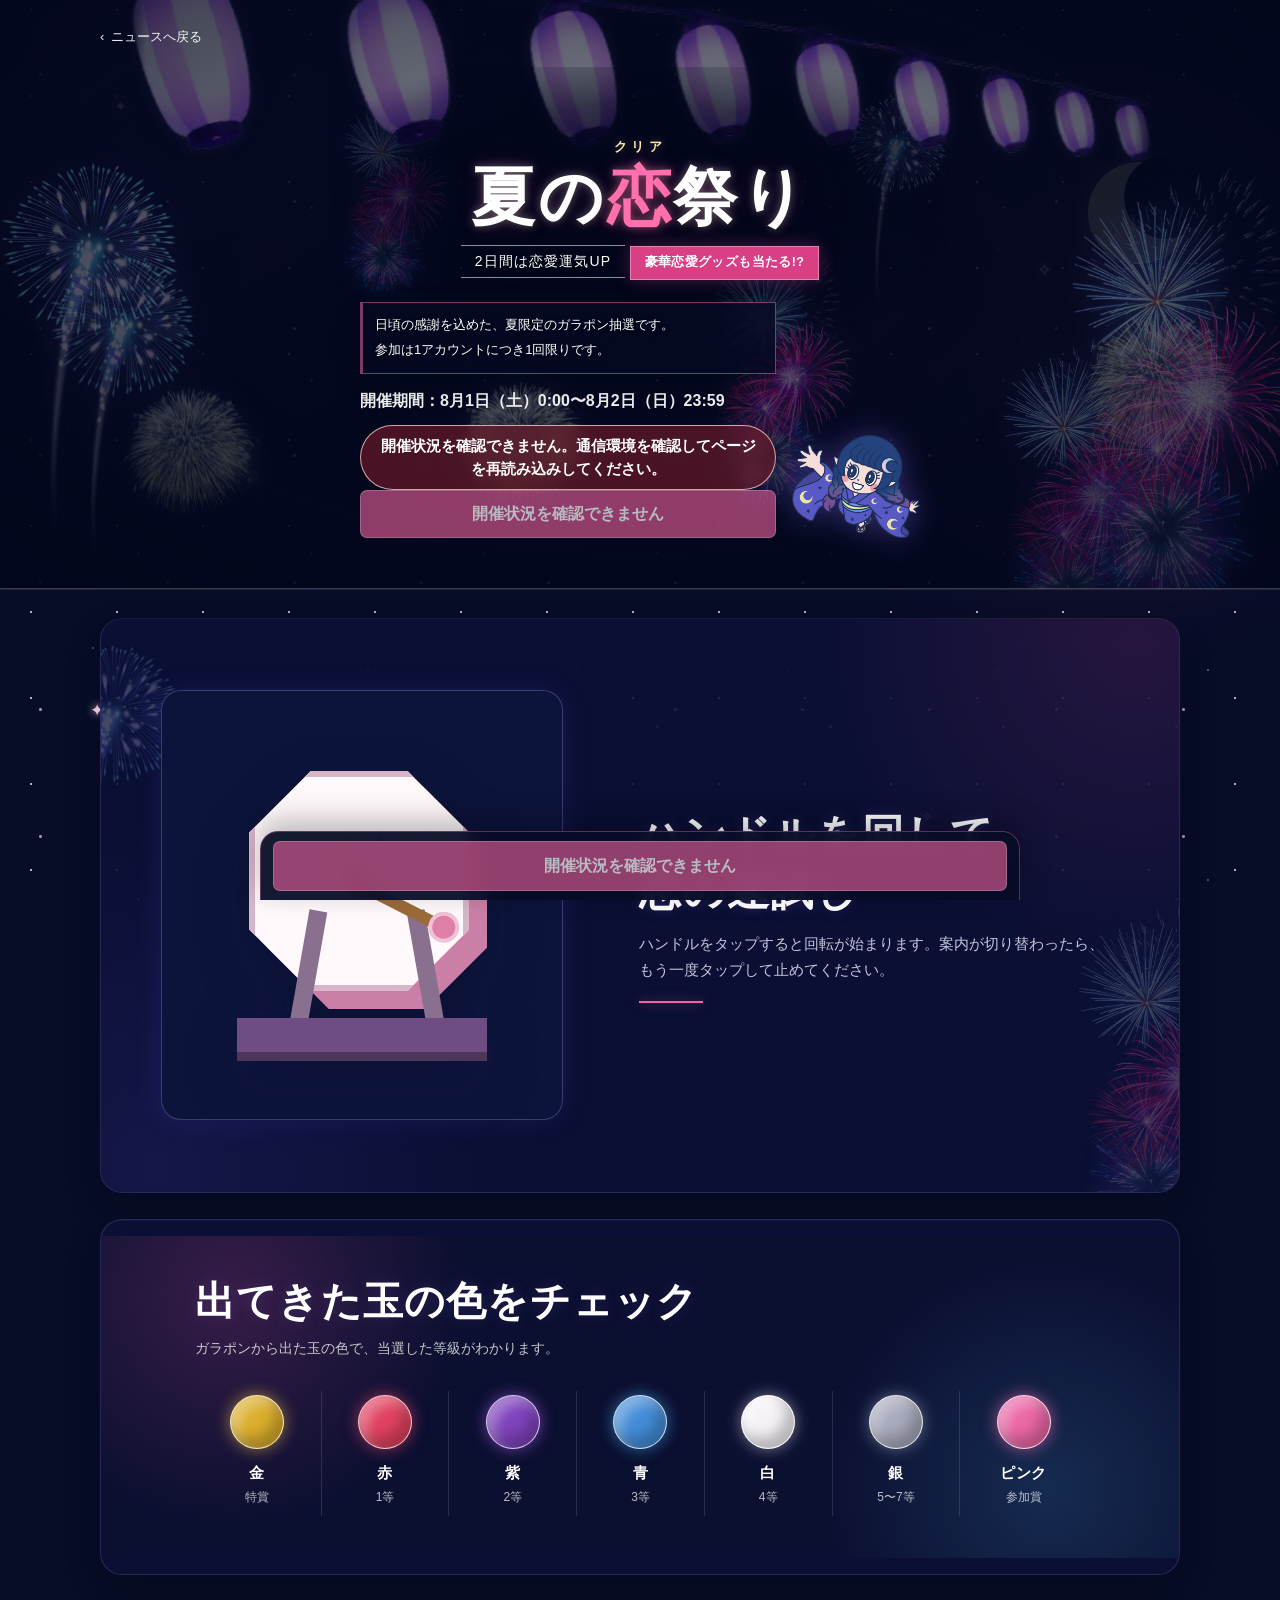
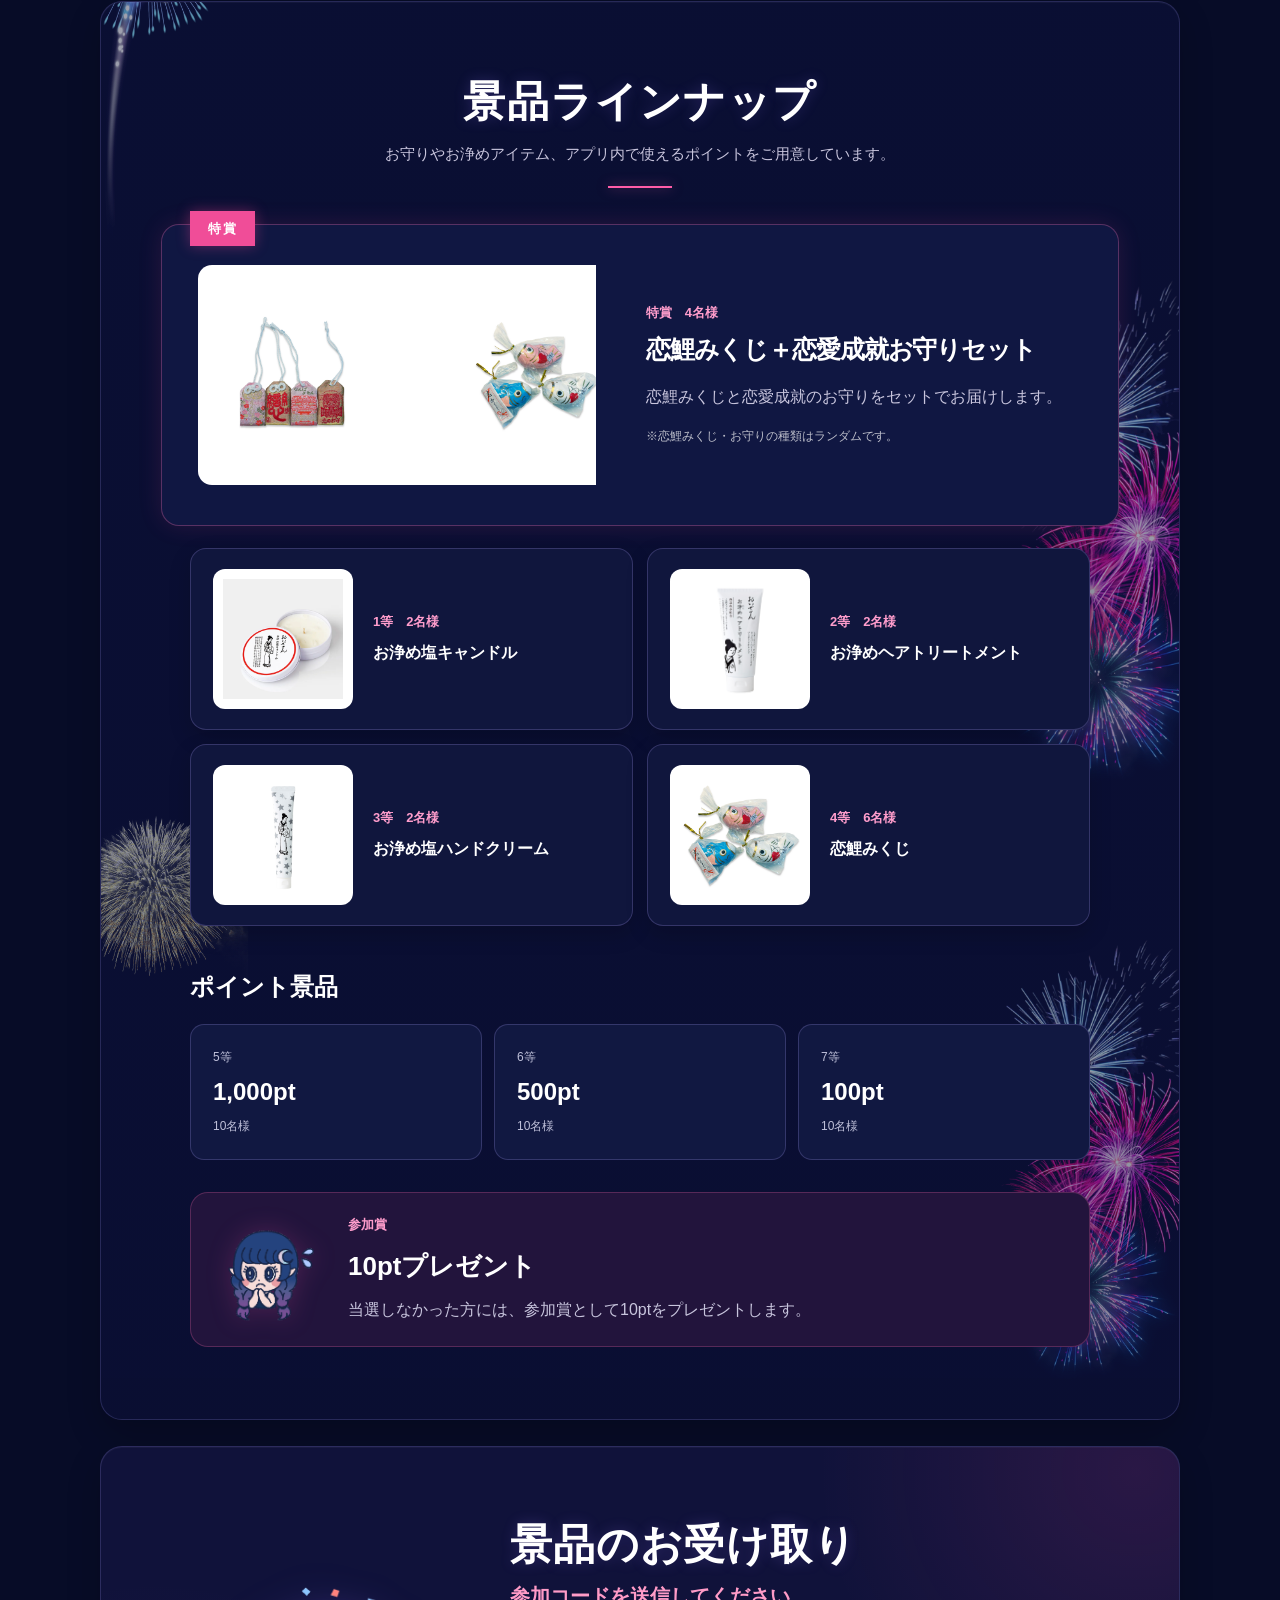
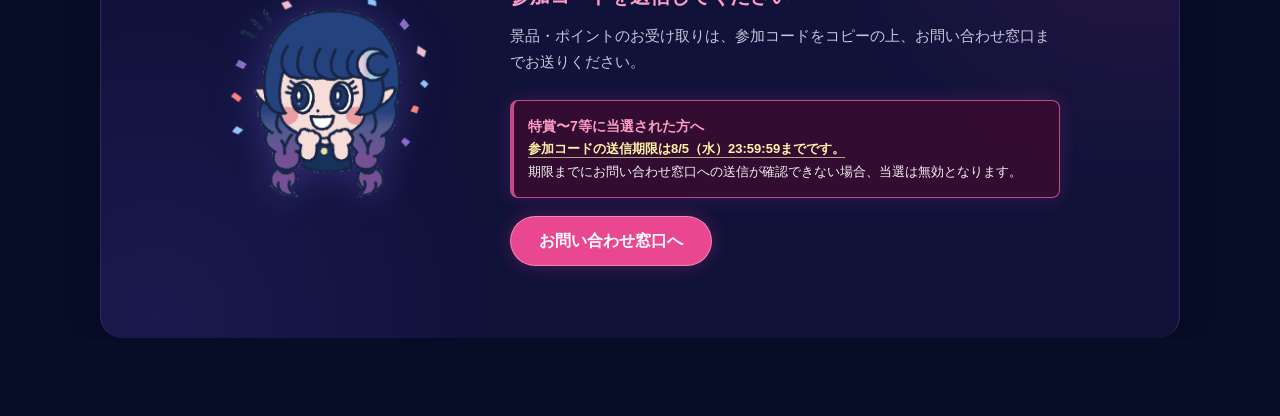
==== index.html @ 65562971 "Step7 開催期間に応じた画面制御" ====
<!doctype html>
<html lang="ja">
<head>
  <meta charset="utf-8">
  <meta name="viewport" content="width=device-width, initial-scale=1, viewport-fit=cover">
  <meta name="theme-color" content="#080d2a">
  <meta name="description" content="クリア夏の恋祭り。夏祭りを楽しみながら参加できる、1回限りのガラポン抽選イベントです。">
  <title>クリア夏の恋祭り</title>
  <!-- Google tag (gtag.js) -->
  <script>
    (() => {
      const params = new URLSearchParams(window.location.search);
      const isLocalFile = window.location.protocol === "file:";
      const isTestMode = params.get("test") === "1";
      window.__CLEAR_GA_ENABLED__ = !isLocalFile && !isTestMode;

      window.dataLayer = window.dataLayer || [];
      window.gtag = window.gtag || function gtag(){ window.dataLayer.push(arguments); };

      if (!window.__CLEAR_GA_ENABLED__) return;

      const googleTag = document.createElement("script");
      googleTag.async = true;
      googleTag.src = "https://www.googletagmanager.com/gtag/js?id=G-3586L6GT95";
      document.head.appendChild(googleTag);

      window.gtag("js", new Date());
      window.gtag("config", "G-3586L6GT95");
    })();
  </script>
  <script>
    (() => {
      try {
        const params = new URLSearchParams(window.location.search);
        const isLocalFile = window.location.protocol === "file:";
        const isRequestedTest = params.get("test") === "1";
        if (isLocalFile || isRequestedTest) {
          document.documentElement.classList.add("is-test-mode");
        }
      } catch (error) {
        // URL判定に失敗しても通常表示は維持します。
      }
    })();
  </script>
  <link rel="stylesheet" href="styles.css?v=21">
  <script src="app.js?v=21" defer></script>
</head>
<body>
  <aside class="test-tools" id="testTools" aria-label="テスト用操作">
    <span class="test-tools__label">テストモード</span>
    <button class="test-tools__reset" id="testResetButton" type="button">抽選結果をリセット</button>
  </aside>

  <div class="site-shell">
    <div class="festival-sky" aria-hidden="true">
      <span class="festival-moon"></span>
      <span class="festival-star festival-star--1">✦</span>
      <span class="festival-star festival-star--2">✧</span>
      <span class="festival-star festival-star--3">✦</span>
      <span class="festival-star festival-star--4">✧</span>
      <span class="festival-star festival-star--5">✦</span>
      <span class="festival-star festival-star--6">✧</span>
    </div>
    <header class="hero" id="top">
      <div class="hero__background" aria-hidden="true">
        <img class="hero__lanterns" src="assets/festival-lanterns-final.png" alt="">
        <img class="hero__firework hero__firework--one" src="assets/fireworks-blue.png" alt="">
        <img class="hero__firework hero__firework--two" src="assets/fireworks-set.png" alt="">
        <img class="hero__firework hero__firework--three" src="assets/fireworks-white.png" alt="">
        <img class="hero__firework hero__firework--four" src="assets/fireworks-set.png" alt="">
        <img class="hero__firework hero__firework--five" src="assets/fireworks-blue.png" alt="">
        <img class="hero__firework hero__firework--six" src="assets/fireworks-white.png" alt="">
        <img class="hero__firework hero__firework--seven" src="assets/fireworks-set.png" alt="">
        <img class="hero__firework hero__firework--eight" src="assets/fireworks-blue.png" alt="">
        <img class="hero__firework hero__firework--nine" src="assets/fireworks-white.png" alt="">
        <img class="hero__firework hero__firework--ten" src="assets/fireworks-set.png" alt="">
      </div>

      <div class="hero__nav">
        <a class="back-link" href="#" id="backToNews">
          <span aria-hidden="true">‹</span>ニュースへ戻る
        </a>
      </div>

      <div class="hero__inner">
        <div class="hero__titles">
          <p class="hero__brand">クリア</p>
          <h1 class="event-title">夏の<span class="event-title__accent">恋</span>祭り</h1>
          <p class="hero__period">2日間は恋愛運気UP</p>
          <p class="hero__appeal">豪華恋愛グッズも当たる!?</p>
        </div>

        <div class="hero__bottom">
          <div class="hero__cta">
            <p class="hero__lead">日頃の感謝を込めた、夏限定のガラポン抽選です。<br>参加は1アカウントにつき1回限りです。</p>
            <p class="hero__schedule">開催期間：8月1日（土）0:00〜8月2日（日）23:59</p>
            <p class="event-phase-notice" id="eventPhaseNotice" role="status" aria-live="polite">開催状況を確認しています…</p>
            <button class="primary-button hero__button" type="button" data-open-confirm disabled>開催状況を確認中…</button>
          </div>
          <img
            src="assets/ria-yukata-hero.png"
            class="hero__ria"
            alt="浴衣姿のリアちゃん"
            width="1000"
            height="810"
          >
        </div>
      </div>
    </header>

    <main>
      <section class="content-section garapon-feature" aria-labelledby="garapon-title">
        <img src="assets/fireworks-blue.png" alt="" class="section-corner-deco section-corner-deco--garapon-1">
        <img src="assets/fireworks-set.png" alt="" class="section-corner-deco section-corner-deco--garapon-2">
        <div class="garapon-feature__art" aria-label="月と星柄のガラポン">
          <div class="garapon-art">
            <div class="garapon-art__body">
              <div class="garapon-art__panel garapon-art__panel--front">
                <span class="garapon-art__moon">☾</span>
                <span class="garapon-art__stars">✦　✧</span>
              </div>
              <div class="garapon-art__side"></div>
              <div class="garapon-art__axle"></div>
              <div class="garapon-art__handle"><span></span></div>
            </div>
            <div class="garapon-art__stand"></div>
            <div class="garapon-art__base"></div>
          </div>
        </div>

        <div class="garapon-feature__copy">
          <div class="section-header">
            <h2 id="garapon-title">ハンドルを回して<br>恋の運試し</h2>
            <p>ハンドルをタップすると回転が始まります。案内が切り替わったら、もう一度タップして止めてください。</p>
          </div>
        </div>
      </section>

      <section class="content-section ball-guide-section" aria-labelledby="ball-guide-title">
        <div class="ball-guide-section__intro">
          <h2 id="ball-guide-title">出てきた玉の色をチェック</h2>
          <p>ガラポンから出た玉の色で、当選した等級がわかります。</p>
        </div>

        <div class="ball-guide" role="list" aria-label="ガラポンの玉の色と等級">
          <div class="ball-guide__item" role="listitem">
            <span class="ball-guide__ball ball-guide__ball--gold" aria-hidden="true"></span>
            <strong>金</strong>
            <span>特賞</span>
          </div>
          <div class="ball-guide__item" role="listitem">
            <span class="ball-guide__ball ball-guide__ball--red" aria-hidden="true"></span>
            <strong>赤</strong>
            <span>1等</span>
          </div>
          <div class="ball-guide__item" role="listitem">
            <span class="ball-guide__ball ball-guide__ball--purple" aria-hidden="true"></span>
            <strong>紫</strong>
            <span>2等</span>
          </div>
          <div class="ball-guide__item" role="listitem">
            <span class="ball-guide__ball ball-guide__ball--blue" aria-hidden="true"></span>
            <strong>青</strong>
            <span>3等</span>
          </div>
          <div class="ball-guide__item" role="listitem">
            <span class="ball-guide__ball ball-guide__ball--white" aria-hidden="true"></span>
            <strong>白</strong>
            <span>4等</span>
          </div>
          <div class="ball-guide__item" role="listitem">
            <span class="ball-guide__ball ball-guide__ball--silver" aria-hidden="true"></span>
            <strong>銀</strong>
            <span>5〜7等</span>
          </div>
          <div class="ball-guide__item" role="listitem">
            <span class="ball-guide__ball ball-guide__ball--pink" aria-hidden="true"></span>
            <strong>ピンク</strong>
            <span>参加賞</span>
          </div>
        </div>
      </section>

      <section class="content-section prize-section" aria-labelledby="prize-title">
        <img src="assets/festival-lanterns-final.png" alt="" class="section-corner-deco section-corner-deco--prize">
        <div class="section-header">
          <h2 id="prize-title">景品ラインナップ</h2>
          <p>お守りやお浄めアイテム、アプリ内で使えるポイントをご用意しています。</p>
        </div>

        <article class="prize-featured">
          <p class="prize-featured__badge">特賞</p>
          <div class="prize-featured__image prize-featured__image--set" aria-label="恋鯉みくじと恋愛成就お守りのセット">
            <div class="prize-set-visual">
              <img src="assets/prize-omamori.png" alt="恋愛成就お守り">
              <img src="assets/prize-koikoi.png" alt="恋鯉みくじ">
            </div>
          </div>
          <div class="prize-featured__copy">
            <p class="prize-rank">特賞　4名様</p>
            <h3>恋鯉みくじ＋恋愛成就お守りセット</h3>
            <p>恋鯉みくじと恋愛成就のお守りをセットでお届けします。</p>
            <p class="prize-random-note">※恋鯉みくじ・お守りの種類はランダムです。</p>
          </div>
        </article>

        <div class="prize-products" aria-label="景品一覧">
          <article class="prize-product">
            <div class="prize-product__image"><img src="assets/prize-candle.webp" alt="お浄め塩キャンドル"></div>
            <div><p class="prize-rank">1等　2名様</p><h3>お浄め塩キャンドル</h3></div>
          </article>

          <article class="prize-product">
            <div class="prize-product__image"><img src="assets/prize-treatment.png" alt="お浄めヘアトリートメント"></div>
            <div><p class="prize-rank">2等　2名様</p><h3>お浄めヘアトリートメント</h3></div>
          </article>

          <article class="prize-product">
            <div class="prize-product__image"><img src="assets/prize-handcream.png" alt="お浄め塩ハンドクリーム"></div>
            <div><p class="prize-rank">3等　2名様</p><h3>お浄め塩ハンドクリーム</h3></div>
          </article>

          <article class="prize-product">
            <div class="prize-product__image prize-product__image--wide"><img src="assets/prize-koikoi.png" alt="恋鯉みくじ"></div>
            <div><p class="prize-rank">4等　6名様</p><h3>恋鯉みくじ</h3></div>
          </article>
        </div>

        <div class="point-prizes" aria-labelledby="point-prize-title">
          <h3 id="point-prize-title">ポイント景品</h3>
          <div class="point-prizes__list">
            <div><span>5等</span><strong>1,000pt</strong><small>10名様</small></div>
            <div><span>6等</span><strong>500pt</strong><small>10名様</small></div>
            <div><span>7等</span><strong>100pt</strong><small>10名様</small></div>
          </div>
        </div>

        <article class="participation-prize">
          <img src="assets/ria-participation.png" alt="参加賞を案内するリアちゃん">
          <div>
            <p class="prize-rank">参加賞</p>
            <h3>10ptプレゼント</h3>
            <p>当選しなかった方には、参加賞として10ptをプレゼントします。</p>
          </div>
        </article>
      </section>

      <section class="content-section receive-section" id="receiveSection" aria-labelledby="receive-title">
        <div class="receive-section__inner">
          <img src="assets/ria-win.png" alt="笑顔のリアちゃん" class="receive-section__ria">
          <div class="receive-section__copy">
            <div class="section-header receive-section__heading">
              <h2 id="receive-title">景品のお受け取り</h2>
              <p class="receive-section__subheading">参加コードを送信してください</p>
            </div>
            <p class="receive-section__text">景品・ポイントのお受け取りは、参加コードをコピーの上、お問い合わせ窓口までお送りください。</p>
            <p class="receive-section__warning"><strong>特賞〜7等に当選された方へ</strong><br><span class="claim-deadline">参加コードの送信期限は8/5（水）23:59:59までです。</span><br>期限までにお問い合わせ窓口への送信が確認できない場合、当選は無効となります。</p>
            <a class="contact-button" href="https://app-clear.com/open?act=page_contact">お問い合わせ窓口へ</a>
          </div>
        </div>
      </section>
    </main>


    <div class="mobile-entry-bar" id="mobileEntryBar" aria-hidden="false">
      <button class="primary-button primary-button--compact" type="button" data-open-confirm tabindex="-1" disabled>開催状況を確認中…</button>
    </div>
  </div>

  <div class="modal" id="confirmModal" aria-hidden="true">
    <div class="modal__backdrop" data-close-confirm></div>
    <section class="modal__dialog" role="dialog" aria-modal="true" aria-labelledby="confirmTitle" aria-describedby="confirmDescription">
      <button class="modal__close" type="button" data-close-confirm aria-label="確認画面を閉じる">×</button>
      <h2 id="confirmTitle">抽選を始めますか？</h2>
      <div class="modal__message" id="confirmDescription">
        <p>ガラポンを回して、結果を確認しましょう。</p>
      </div>
      <div class="modal__actions">
        <button class="secondary-button" type="button" data-close-confirm>キャンセル</button>
        <button class="primary-button" type="button" id="startLotteryButton">ガラポン画面へ進む</button>
      </div>
    </section>
  </div>

  <section class="lottery-screen" id="lotteryScreen" aria-hidden="true">
    <div class="lottery-screen__background" aria-hidden="true">
      <img src="assets/fireworks-blue.png" alt="" class="lottery-screen__firework lottery-screen__firework--left">
      <img src="assets/fireworks-white.png" alt="" class="lottery-screen__firework lottery-screen__firework--right">
    </div>

    <button type="button" class="lottery-screen__back" data-return-event>
      <span aria-hidden="true">‹</span>イベント詳細へ戻る
    </button>

    <div class="lottery-screen__content" id="lotteryPlayView">
      <h2>ガラポンを回して<br>恋の運試し</h2>
      <p class="lottery-screen__lead" id="lotteryInstruction">1回目のタップで回転が始まります。案内が表示されたら、もう一度タップして止めてください。</p>

      <div class="lottery-step-indicator" aria-hidden="true">
        <span class="lottery-step lottery-step--spin"><b>1</b> 回す</span>
        <i></i>
        <span class="lottery-step lottery-step--stop"><b>2</b> 止める</span>
      </div>

      <p class="lottery-status" id="lotteryStatus" role="status" aria-live="polite">
        <span class="lottery-status__icon" aria-hidden="true">☾</span>
        <span id="lotteryStatusText">ハンドルをタップしてください</span>
      </p>

      <div class="interactive-garapon" id="interactiveGarapon" data-state="idle">
        <div class="interactive-garapon__machine">
          <div class="interactive-garapon__drum-shadow" aria-hidden="true"></div>
          <div class="interactive-garapon__drum" id="garaponDrum" aria-hidden="true">
            <span class="interactive-garapon__moon">☾</span>
            <span class="interactive-garapon__star interactive-garapon__star--1">✦</span>
            <span class="interactive-garapon__star interactive-garapon__star--2">✧</span>
            <span class="interactive-garapon__star interactive-garapon__star--3">★</span>
            <span class="interactive-garapon__line"></span>
          </div>
          <div class="interactive-garapon__axle" aria-hidden="true"></div>
          <div class="interactive-garapon__handle-anchor">
            <button class="interactive-garapon__handle" id="garaponHandleButton" type="button" aria-label="ガラポンのハンドルをタップして回転を始める">
              <span class="interactive-garapon__handle-arm" aria-hidden="true"></span>
              <span class="interactive-garapon__handle-grip" aria-hidden="true"></span>
            </button>
          </div>
          <div class="interactive-garapon__support interactive-garapon__support--left" aria-hidden="true"></div>
          <div class="interactive-garapon__support interactive-garapon__support--right" aria-hidden="true"></div>
          <div class="interactive-garapon__chute" aria-hidden="true"></div>
          <div class="interactive-garapon__base" aria-hidden="true"></div>
          <div class="interactive-garapon__tray" aria-hidden="true"></div>
          <div class="lottery-ball" id="lotteryBall" aria-hidden="true"></div>
        </div>

        <div class="handle-prompt" id="handlePrompt">
          <strong id="handlePromptText">ハンドルをタップ</strong>
          <small id="handlePromptSubtext">1回目で回転スタート</small>
        </div>
      </div>

      <div class="lottery-screen__actions" id="lotteryActions" hidden>
        <button type="button" class="secondary-button secondary-button--light" data-return-event>イベント詳細へ戻る</button>
      </div>
    </div>

    <div class="result-view" id="resultView" hidden>
      <img class="result-view__ria" id="resultRia" src="assets/ria-win.png" alt="">
      <h2 id="resultTitle">おめでとうございます！✨</h2>

      <div class="result-view__prize" id="resultPrizeBlock">
        <p class="result-view__prize-heading" id="resultPrizeHeading">
          <span class="result-view__prize-rank" id="resultRank"></span>
          <span class="result-view__prize-name" id="resultPrizeName"></span>
        </p>
        <div class="result-view__prize-content">
          <div class="result-special-set" id="resultSpecialSet" hidden aria-label="恋鯉みくじと恋愛成就お守りのセット">
            <img src="assets/prize-omamori.png" alt="恋愛成就お守り">
            <img src="assets/prize-koikoi.png" alt="恋鯉みくじ">
          </div>
          <img id="resultPrizeImage" src="" alt="" hidden>
          <img class="result-view__point-ria" id="resultPointRia" src="assets/ria-gift.png" alt="プレゼントを持ったリアちゃん" hidden>
          <p class="result-view__text-only" id="resultTextOnly" hidden></p>
        </div>
      </div>

      <p class="result-view__message" id="resultMessage"></p>

      <div class="participation-code" id="resultCodeBlock">
        <span id="resultCodeLabel">参加コード</span>
        <strong id="resultCode"></strong>
        <button type="button" id="copyCodeButton" aria-label="コードをコピー">コピー</button>
      </div>
      <p class="result-view__guide" id="resultGuide">景品・ポイントのお受け取りは、参加コードをコピーの上、お問い合わせ窓口までお送りください。</p>
      <p class="result-view__warning" id="resultInvalidWarning"><strong>ご注意ください</strong><br><span class="claim-deadline">参加コードの送信期限は8/5（水）23:59:59までです。</span><br>期限までにお問い合わせ窓口への送信が確認できない場合、当選は無効となります。</p>
      <a class="contact-button contact-button--result" id="resultContactButton" href="https://app-clear.com/open?act=page_contact">お問い合わせ窓口へ</a>
      <a class="participation-claim-button" id="participationClaimButton" href="https://app-clear.com/open?act=campaign_code" hidden>10ptを受け取る</a>
      <button type="button" class="secondary-button secondary-button--light" data-return-event>イベント詳細へ戻る</button>
    </div>
  </section>

  <div class="copy-toast" id="copyToast" role="status" aria-live="polite">コピーしました！</div>

  <script>
    (() => {
      const resetButton = document.getElementById("testResetButton");
      if (!resetButton) return;
      resetButton.addEventListener("click", () => {
        try {
          localStorage.removeItem("clearSummerLoveFestivalResultV1");
          localStorage.removeItem("clearSummerLoveFestivalResultV2");
          localStorage.removeItem("clearSummerLoveFestivalResultV3");
          localStorage.removeItem("clearSummerLoveFestivalDeviceIdV1");
        } catch (error) {
          // 保存領域を利用できない場合でも再読み込みします。
        }
        window.location.reload();
      });
    })();
  </script>

  <noscript><div class="noscript-message">このイベントサイトを利用するにはJavaScriptを有効にしてください。</div></noscript>
</body>
</html>
---- styles.css ----
:root {
  --ink: #241d2b;
  --muted: #746a78;
  --paper: #fbf8f9;
  --paper-2: #f4edf1;
  --blush: #fbeaf0;
  --lilac: #f1eaf6;
  --line: #decfd8;
  --night: #15122f;
  --night-2: #211c40;
  --purple: #4d2d67;
  --pink: #d84d82;
  --pink-dark: #b83a6d;
  --gold: #bd9450;
  --gold-soft: #e8d6ac;
  --white: #fff;
  --max-width: 1080px;
  --serif: "Yu Mincho", "Hiragino Mincho ProN", "Noto Serif JP", serif;
  --sans: -apple-system, BlinkMacSystemFont, "Hiragino Kaku Gothic ProN", "Yu Gothic", "Meiryo", sans-serif;
}

* { box-sizing: border-box; }
html { scroll-behavior: smooth; }
body {
  margin: 0;
  color: var(--ink);
  background: var(--paper);
  font-family: var(--sans);
  line-height: 1.75;
  -webkit-font-smoothing: antialiased;
}
button, a { font: inherit; }
button { cursor: pointer; }
img { display: block; max-width: 100%; height: auto; }
body.is-modal-open,
body.is-lottery-open { overflow: hidden; }

.site-shell { min-height: 100vh; overflow: hidden; }

/* Hero */
@keyframes lanternSway {
  0%, 100% { transform: rotate(-2.5deg); }
  50% { transform: rotate(2.5deg); }
}
@keyframes lanternSwayRight {
  0%, 100% { transform: scaleX(-1) rotate(-2.5deg); }
  50% { transform: scaleX(-1) rotate(2.5deg); }
}
@keyframes twinkle {
  0%, 100% { opacity: .55; }
  50% { opacity: 1; }
}
.hero {
  position: relative;
  min-height: 560px;
  overflow: hidden;
  color: var(--white);
  background: var(--night);
  isolation: isolate;
}
.hero::after {
  content: "";
  position: absolute;
  inset: auto 0 0;
  height: 1px;
  background: rgba(255,255,255,.2);
}
.hero__background {
  position: absolute;
  inset: 0;
  overflow: hidden;
  z-index: -1;
  background: var(--night);
}
.hero__background::after {
  content: "";
  position: absolute;
  inset: 0;
  background: rgba(21,18,47,.13);
}
.hero__lantern {
  position: absolute;
  top: -18px;
  width: 165px;
  height: auto;
  opacity: 1;
  pointer-events: none;
  transform-origin: top center;
  animation: lanternSway 5s ease-in-out infinite;
}
.hero__lantern--left { left: -46px; }
.hero__lantern--right { right: -46px; animation-name: lanternSwayRight; animation-delay: .6s; }
.hero__firework {
  position: absolute;
  pointer-events: none;
  opacity: .65;
  animation: twinkle 3.6s ease-in-out infinite;
}
.hero__firework--left {
  width: 200px;
  left: -80px;
  top: 235px;
}
.hero__firework--right {
  width: 230px;
  right: -95px;
  top: 185px;
  animation-delay: 1.2s;
}
.hero__firework--small {
  width: 140px;
  left: 58%;
  bottom: -20px;
  opacity: .3;
  animation-delay: 2s;
}
.hero__nav {
  width: min(var(--max-width), calc(100% - 48px));
  margin: 0 auto;
  padding-top: 22px;
  position: relative;
  z-index: 3;
}
.back-link {
  display: inline-flex;
  align-items: center;
  gap: 7px;
  color: rgba(255,255,255,.94);
  text-decoration: none;
  font-size: 13px;
}
.back-link:hover { text-decoration: underline; }
.hero__inner {
  width: min(600px, calc(100% - 44px));
  margin: 0 auto;
  padding: 46px 0 40px;
  display: flex;
  flex-direction: column;
  position: relative;
  z-index: 2;
}
.hero__titlerow {
  display: grid;
  grid-template-columns: 1fr auto;
  align-items: flex-end;
  gap: 8px;
}
.hero__titles { min-width: 0; }
.hero__brand {
  margin: 0 0 2px;
  color: var(--gold-soft);
  font-family: var(--serif);
  font-size: 13px;
  letter-spacing: .32em;
}
.event-title {
  margin: 0;
  font-family: var(--serif);
  font-weight: 700;
  font-size: clamp(34px, 10vw, 52px);
  line-height: 1.15;
  letter-spacing: .03em;
  background: linear-gradient(100deg, #8fc7e8 0%, #c9a6e0 32%, #ef8fb8 62%, #f4b6cf 100%);
  -webkit-background-clip: text;
  background-clip: text;
  color: transparent;
}
.hero__period {
  display: inline-block;
  margin: 8px 0 0;
  padding: 3px 14px;
  border-top: 1px solid rgba(255,255,255,.5);
  border-bottom: 1px solid rgba(255,255,255,.5);
  font-family: var(--serif);
  font-size: 14px;
  letter-spacing: .08em;
}
.hero__appeal {
  display: inline-block;
  margin: 10px 0 0;
  padding: 5px 14px;
  background: linear-gradient(100deg, var(--pink-dark), var(--pink));
  color: #fff;
  font-size: 12.5px;
  font-weight: 700;
  letter-spacing: .03em;
}
.hero__ria {
  width: 128px;
  filter: drop-shadow(0 8px 14px rgba(0,0,0,.28));
}
.hero__cta {
  width: min(400px, 100%);
  margin-top: 26px;
  text-align: center;
}
.hero__lead {
  margin: 0 0 18px;
  color: rgba(255,255,255,.86);
  font-size: 13px;
  line-height: 1.9;
}

@keyframes ctaPulse {
  0%, 100% { box-shadow: 0 0 0 0 rgba(216,77,130,.32); }
  60% { box-shadow: 0 0 0 9px rgba(216,77,130,0); }
}
.primary-button,
.secondary-button {
  min-height: 48px;
  border: 1px solid transparent;
  border-radius: 7px;
  padding: 0 28px;
  font-weight: 700;
  transition: background-color .18s ease, border-color .18s ease, color .18s ease, transform .18s ease;
}
.primary-button {
  color: #fff;
  background: var(--pink);
  border-color: rgba(255,255,255,.22);
}
.primary-button:hover { background: var(--pink-dark); transform: translateY(-1px) scale(1.015); }
.primary-button:active { transform: translateY(1px) scale(1); }
.secondary-button { color: var(--ink); background: #fff; border-color: var(--line); }
.secondary-button:hover { background: #f6f1f4; }
.hero__button {
  width: min(255px, 100%);
  min-width: 0;
  animation: ctaPulse 2.6s ease-out infinite;
}

/* Main sections */
main { background: var(--paper); }
.content-section {
  position: relative;
  width: min(var(--max-width), calc(100% - 48px));
  margin: 0 auto;
  padding: 76px 0;
  border-top: 1px solid var(--line);
  overflow: hidden;
}
.content-section:first-child { border-top: 0; }
.content-section > *:not(.section-corner-deco) { position: relative; z-index: 1; }
.section-corner-deco {
  position: absolute;
  pointer-events: none;
  opacity: .5;
  z-index: 0;
}
.section-header {
  position: relative;
  z-index: 1;
  max-width: 690px;
  margin-bottom: 34px;
  padding-left: 18px;
  border-left: 3px solid var(--pink);
}
.section-header__label {
  margin: 0 0 6px;
  display: inline-flex;
  align-items: center;
  gap: 6px;
  color: var(--pink-dark);
  font-size: 12px;
  font-weight: 700;
  letter-spacing: .1em;
}
.section-header__label::before {
  content: "✦";
  color: var(--gold);
  font-size: 11px;
}
.section-header h2 {
  margin: 0;
  font-family: var(--serif);
  font-size: clamp(29px, 4vw, 42px);
  font-weight: 600;
  line-height: 1.35;
  letter-spacing: .035em;
}
.section-header > p:last-child {
  margin: 11px 0 0;
  color: var(--muted);
  font-size: 15px;
}

/* Garapon feature */
.garapon-feature { position: relative; }
.section-corner-deco--garapon-1 { width: 200px; top: -40px; left: -60px; opacity: .4; }
.section-corner-deco--garapon-2 { width: 230px; bottom: -60px; right: -70px; opacity: .35; }
.garapon-feature {
  display: grid;
  grid-template-columns: 43% 1fr;
  gap: 70px;
  align-items: center;
}
.garapon-feature__art {
  position: relative;
  min-height: 430px;
  display: grid;
  place-items: center;
  background: var(--paper-2);
  border: 1px solid var(--gold-soft);
}
.garapon-feature__copy .section-header { margin-bottom: 28px; }

.garapon-art { position: relative; width: 310px; height: 330px; }
.garapon-art__body { position: absolute; top: 25px; left: 42px; width: 220px; height: 220px; }
.garapon-art__panel--front {
  position: absolute;
  inset: 0;
  clip-path: polygon(28% 0,72% 0,100% 28%,100% 72%,72% 100%,28% 100%,0 72%,0 28%);
  background: #fff9fb;
  border: 6px solid #d7b6c9;
}
.garapon-art__side {
  position: absolute;
  inset: 18px -18px -18px 18px;
  clip-path: polygon(28% 0,72% 0,100% 28%,100% 72%,72% 100%,28% 100%,0 72%,0 28%);
  background: #cc7fa6;
  z-index: -1;
}
.garapon-art__moon { position: absolute; left: 69px; top: 50px; color: #c99a37; font-size: 72px; line-height: 1; }
.garapon-art__stars { position: absolute; right: 27px; top: 42px; color: #9f749c; font-size: 25px; }
.garapon-art__axle { position: absolute; width: 34px; height: 34px; border-radius: 50%; background: #b58349; border: 7px solid #e1bd7f; left: 93px; top: 93px; z-index: 3; }
.garapon-art__handle { position: absolute; left: 105px; top: 105px; width: 100px; height: 12px; background: #9b6b3a; transform: rotate(27deg); transform-origin: left center; z-index: 4; }
.garapon-art__handle span { position: absolute; right: -16px; top: -10px; width: 31px; height: 31px; border-radius: 16px; background: #df7fa8; border: 4px solid #f1c1d5; }
.garapon-art__stand::before,
.garapon-art__stand::after { content: ""; position: absolute; bottom: 46px; width: 18px; height: 120px; background: #89708f; }
.garapon-art__stand::before { left: 92px; transform: rotate(10deg); }
.garapon-art__stand::after { right: 82px; transform: rotate(-10deg); }
.garapon-art__base { position: absolute; left: 30px; bottom: 15px; width: 250px; height: 43px; background: #6f4c83; border-bottom: 9px solid #4d3659; }

/* Prizes */
.section-corner-deco--prize { width: 150px; top: -30px; right: 4%; opacity: .45; }
.prize-featured {
  position: relative;
  display: grid;
  grid-template-columns: 45% 1fr;
  align-items: center;
  gap: 50px;
  padding: 40px 36px;
  background: var(--white);
  border: 1px solid var(--gold-soft);
}
.prize-featured__badge {
  position: absolute;
  top: -14px;
  left: 28px;
  margin: 0;
  padding: 7px 18px 6px;
  background: var(--gold);
  color: var(--white);
  font-family: var(--serif);
  font-size: 13px;
  font-weight: 600;
  letter-spacing: .12em;
}
.prize-featured__image { min-height: 260px; display: grid; place-items: center; background: var(--paper-2); }
.prize-featured__image img { max-width: 230px; max-height: 250px; object-fit: contain; }
.prize-rank { margin: 0 0 7px; color: var(--pink-dark); font-size: 13px; font-weight: 700; }
.prize-featured h3 { margin: 0; font-family: var(--serif); font-size: 34px; font-weight: 600; }
.prize-featured__copy > p:last-child { margin: 13px 0 0; color: var(--muted); }
.prize-products {
  display: grid;
  grid-template-columns: 1fr 1fr;
  gap: 14px;
  margin-top: 22px;
}
.prize-product {
  min-height: 170px;
  display: grid;
  grid-template-columns: 140px 1fr;
  align-items: center;
  gap: 20px;
  padding: 20px 22px;
  background: var(--white);
  border: 1px solid var(--line);
}
.prize-product__image { height: 118px; display: grid; place-items: center; }
.prize-product__image img { max-height: 112px; width: auto; object-fit: contain; }
.prize-product__image--wide img { max-width: 130px; }
.prize-product h3 { margin: 0; font-size: 16px; line-height: 1.55; }
.point-prizes { margin-top: 40px; }
.point-prizes > h3 { margin: 0 0 16px; font-family: var(--serif); font-size: 24px; font-weight: 600; }
.point-prizes__list { display: grid; grid-template-columns: repeat(3, 1fr); gap: 12px; }
.point-prizes__list > div { padding: 22px; display: grid; gap: 3px; background: var(--paper-2); border: 1px solid var(--line); }
.point-prizes__list span, .point-prizes__list small { color: var(--muted); font-size: 12px; }
.point-prizes__list strong { font-size: 24px; }
.participation-prize {
  position: relative;
  margin-top: 32px;
  min-height: 155px;
  padding: 18px 28px;
  display: flex;
  align-items: center;
  gap: 24px;
  background: var(--blush);
  border-left: 3px solid var(--pink);
}
.participation-prize img { width: 105px; align-self: flex-end; }
.participation-prize h3 { margin: 0; font-family: var(--serif); font-size: 26px; }
.participation-prize p:last-child { margin: 7px 0 0; color: var(--muted); }

/* Receive */
.section-corner-deco--receive { width: 84px; top: -4px; right: 0; opacity: .95; }
.receive-list { display: grid; grid-template-columns: repeat(3, 1fr); gap: 14px; }
.receive-list article { padding: 26px 24px 30px; background: var(--white); border: 1px solid var(--line); }
.receive-list h3 { margin: 0 0 11px; font-size: 16px; }
.receive-list p { margin: 0; color: var(--muted); font-size: 13px; }
.site-footer {
  position: relative;
  overflow: hidden;
  height: 90px;
  background: var(--night-2);
}
.site-footer__deco {
  position: absolute;
  width: 190px;
  left: 50%;
  top: -55px;
  transform: translateX(-50%);
  opacity: .45;
  pointer-events: none;
  animation: twinkle 3.6s ease-in-out infinite;
}

/* Modal */
.modal { position: fixed; inset: 0; z-index: 100; display: none; align-items: center; justify-content: center; padding: 20px; }
.modal.is-open { display: flex; }
.modal__backdrop { position: absolute; inset: 0; background: rgba(16,13,24,.68); }
.modal__dialog { position: relative; width: min(440px, 100%); background: #fff; border: 1px solid var(--line); border-radius: 8px; padding: 34px; }
.modal__close { position: absolute; right: 13px; top: 9px; border: 0; background: transparent; color: #766d78; font-size: 25px; }
.modal__dialog h2 { margin: 0 0 20px; font-family: var(--serif); font-size: 27px; text-align: left; }
.modal__message { padding: 18px 0; border-top: 1px solid var(--line); border-bottom: 1px solid var(--line); }
.modal__message p { margin: 3px 0; color: var(--muted); font-size: 14px; }
.modal__actions { margin-top: 24px; display: grid; grid-template-columns: 1fr 1fr; gap: 12px; }

/* Mobile fixed entry */
.mobile-entry-bar { display: none; }

/* Lottery */
.lottery-screen {
  position: fixed;
  inset: 0;
  z-index: 120;
  display: none;
  overflow-y: auto;
  color: #fff;
  background: var(--night);
}
.lottery-screen.is-open { display: block; }
.lottery-screen__background { position: fixed; inset: 0; overflow: hidden; pointer-events: none; }
.lottery-screen__background::after { content: ""; position: absolute; inset: 0; background: rgba(21,18,47,.48); }
.lottery-screen__firework { position: absolute; opacity: .5; }
.lottery-screen__firework--left { width: 340px; left: -120px; bottom: 4%; }
.lottery-screen__firework--right { width: 280px; right: -100px; top: 10%; }
.lottery-screen__back {
  position: fixed;
  top: max(16px, env(safe-area-inset-top));
  left: 18px;
  z-index: 4;
  color: #fff;
  border: 0;
  background: transparent;
  font-size: 13px;
}
.lottery-screen__back:disabled { opacity: .45; cursor: not-allowed; }
.lottery-screen__content,
.result-view {
  position: relative;
  z-index: 2;
  width: min(620px, calc(100% - 36px));
  min-height: 100vh;
  margin: 0 auto;
  padding: 78px 0 52px;
  text-align: center;
}
.lottery-screen__content h2,
.result-view h2 { margin: 0; font-family: var(--serif); font-size: clamp(32px, 7vw, 50px); line-height: 1.4; font-weight: 600; }
.lottery-screen__lead { max-width: 500px; margin: 14px auto 18px; color: rgba(255,255,255,.78); font-size: 13px; }
.lottery-status {
  width: fit-content;
  min-height: 42px;
  margin: 0 auto 15px;
  padding: 8px 16px;
  display: inline-flex;
  align-items: center;
  gap: 8px;
  border: 1px solid rgba(255,255,255,.3);
  border-radius: 5px;
  font-size: 13px;
}
.lottery-status.is-nudging { animation: nudge .3s ease; }
@keyframes nudge { 50% { transform: translateX(4px); } }

.interactive-garapon { width: min(440px, 100%); margin: 0 auto; }
.interactive-garapon__machine { position: relative; height: 430px; }
.interactive-garapon__drum-shadow { position: absolute; left: 50%; top: 80px; width: 255px; height: 255px; transform: translateX(-50%); border-radius: 50%; background: rgba(0,0,0,.18); }
.interactive-garapon__drum {
  position: absolute;
  left: 50%;
  top: 55px;
  width: 260px;
  height: 260px;
  transform: translateX(-50%);
  clip-path: polygon(29% 0,71% 0,100% 29%,100% 71%,71% 100%,29% 100%,0 71%,0 29%);
  background: #fff8fb;
  border: 9px solid #d7aac2;
  color: #bf8a33;
}
.interactive-garapon__moon { position: absolute; left: 82px; top: 55px; font-size: 86px; line-height: 1; }
.interactive-garapon__star { position: absolute; color: #9a69a0; }
.interactive-garapon__star--1 { right: 42px; top: 45px; font-size: 27px; }
.interactive-garapon__star--2 { left: 45px; bottom: 43px; font-size: 22px; }
.interactive-garapon__star--3 { right: 49px; bottom: 49px; font-size: 18px; }
.interactive-garapon__line { position: absolute; left: 121px; top: 0; width: 3px; height: 100%; background: #eadde5; }
.interactive-garapon__axle { position: absolute; left: 50%; top: 169px; width: 48px; height: 48px; transform: translate(-50%,-50%); border-radius: 50%; background: #b88446; border: 9px solid #e4bd7c; z-index: 3; }
.interactive-garapon__handle-anchor { position: absolute; left: 50%; top: 169px; z-index: 4; }
.interactive-garapon__handle { width: 126px; height: 36px; margin-top: -18px; padding: 0; border: 0; background: transparent; transform-origin: 0 50%; }
.interactive-garapon__handle-arm { position: absolute; left: 0; top: 13px; width: 106px; height: 10px; background: #9a6835; }
.interactive-garapon__handle-grip { position: absolute; right: -3px; top: 2px; width: 34px; height: 32px; border-radius: 16px; background: #de6f9e; border: 4px solid #f0bed3; }
.interactive-garapon__support { position: absolute; top: 273px; width: 20px; height: 104px; background: #847187; }
.interactive-garapon__support--left { left: 129px; transform: rotate(9deg); }
.interactive-garapon__support--right { right: 129px; transform: rotate(-9deg); }
.interactive-garapon__base { position: absolute; left: 50%; bottom: 28px; width: 310px; height: 44px; transform: translateX(-50%); background: #735284; border-bottom: 8px solid #4b3655; }
.interactive-garapon__chute { position: absolute; left: calc(50% - 110px); bottom: 54px; width: 80px; height: 54px; background: #efe3e9; border: 4px solid #9d7893; transform: skewX(-8deg); }
.interactive-garapon__tray { position: absolute; left: calc(50% - 132px); bottom: 22px; width: 125px; height: 24px; background: #8c687f; }
.lottery-ball {
  position: absolute;
  left: calc(50% - 77px);
  bottom: 52px;
  width: 30px;
  height: 30px;
  border-radius: 50%;
  opacity: 0;
  transform: translate(-10px,-80px) scale(.6);
  border: 1px solid rgba(255,255,255,.5);
}
.lottery-ball.is-ejected { animation: ballEject 1.25s cubic-bezier(.2,.7,.25,1) forwards; }
@keyframes ballEject {
  0% { opacity: 0; transform: translate(-5px,-80px) scale(.6); }
  55% { opacity: 1; transform: translate(-25px,0) scale(1); }
  78% { transform: translate(25px,7px) scale(1); }
  100% { opacity: 1; transform: translate(48px,13px) scale(1); }
}
.lottery-ball--gold { background: #d9a832; }
.lottery-ball--red { background: #cb4c52; }
.lottery-ball--purple { background: #714297; }
.lottery-ball--blue { background: #4e8ec2; }
.lottery-ball--white { background: #f5f2f2; }
.lottery-ball--silver { background: #aaa6ad; }
.lottery-ball--pink { background: #e77aaa; }
.handle-prompt { margin-top: -4px; }
.handle-prompt strong { display: block; font-family: var(--serif); font-size: 22px; }
.handle-prompt small { display: block; margin-top: 3px; color: rgba(255,255,255,.7); }
.interactive-garapon.is-early-tap { animation: nudge .3s ease; }

/* Result */
.result-view { display: grid; justify-items: center; align-content: start; }
.result-view[hidden] { display: none; }
.result-view__ria { width: 170px; margin-bottom: 6px; }
.result-view__rank { margin: 0 0 4px; color: #f2b8cc; font-weight: 700; }
.result-view__prize { width: min(330px, 100%); min-height: 210px; margin: 20px 0 12px; display: grid; place-items: center; background: #fff; }
.result-view__prize img { max-width: 230px; max-height: 185px; object-fit: contain; }
.result-view__text-only { color: var(--purple); font-family: var(--serif); font-size: 35px; font-weight: 700; }
.result-view__message { max-width: 430px; margin: 0 0 18px; color: rgba(255,255,255,.78); }
.participation-code { width: min(430px, 100%); display: grid; grid-template-columns: auto 1fr auto; align-items: center; gap: 10px; padding: 13px; background: #fff; color: var(--ink); }
.participation-code span { font-size: 12px; color: var(--muted); }
.participation-code strong { font-family: ui-monospace, SFMono-Regular, Menlo, monospace; letter-spacing: .05em; }
.participation-code button { border: 0; border-radius: 4px; padding: 8px 12px; color: #fff; background: var(--pink); font-weight: 700; }
.result-view__guide { margin: 12px 0 22px; color: rgba(255,255,255,.72); font-size: 13px; }
.secondary-button--light { color: #fff; border-color: rgba(255,255,255,.5); background: transparent; }
.secondary-button--light:hover { background: rgba(255,255,255,.1); }
.copy-toast { position: fixed; left: 50%; bottom: 28px; z-index: 200; transform: translate(-50%,20px); opacity: 0; pointer-events: none; padding: 10px 18px; color: #fff; background: #28202e; border-radius: 4px; font-size: 13px; transition: .2s ease; }
.copy-toast.is-visible { opacity: 1; transform: translate(-50%,0); }
.noscript-message { position: fixed; inset: auto 0 0; z-index: 300; padding: 14px; color: #fff; background: #972f58; text-align: center; }

@media (max-width: 900px) {
  .garapon-feature { gap: 36px; }
}

@media (max-width: 760px) {
  .hero { min-height: 0; }
  .hero__lantern { width: 108px; top: -12px; opacity: .8; }
  .hero__lantern--left { left: -30px; }
  .hero__lantern--right { right: -30px; }
  .hero__firework--left {
    width: 160px;
    left: -70px;
    top: 265px;
    opacity: .36;
  }
  .hero__firework--right {
    width: 160px;
    right: -70px;
    top: 300px;
    opacity: .32;
  }
  .hero__firework--small { display: none; }
  .hero__nav { width: calc(100% - 32px); padding-top: 14px; }
  .hero__inner {
    width: calc(100% - 32px);
    padding: 30px 0 28px;
  }
  .hero__titlerow { gap: 4px; }
  .hero__ria { width: 92px; }
  .hero__cta { margin-top: 20px; }
  .hero__lead { margin: 0 0 14px; font-size: 12px; line-height: 1.75; }
  .hero__button { width: 100%; min-width: 0; }

  .content-section { width: calc(100% - 36px); padding: 46px 0; }
  .section-header { margin-bottom: 26px; padding-left: 13px; }
  .section-header h2 { font-size: 30px; }
  .section-header > p:last-child { font-size: 13px; }

  .garapon-feature { display: flex; flex-direction: column; gap: 32px; }
  .garapon-feature__art { width: 100%; min-height: 350px; }
  .garapon-art { transform: scale(.86); }

  .prize-featured { grid-template-columns: 1fr; gap: 22px; padding: 30px 20px; }
  .prize-featured__badge { left: 16px; }
  .prize-featured__image { min-height: 220px; }
  .prize-featured__image img { max-height: 200px; }
  .prize-featured h3 { font-size: 28px; }
  .prize-products { display: block; }
  .prize-product { grid-template-columns: 105px 1fr; min-height: 145px; padding: 18px 20px; }
  .prize-product + .prize-product { margin-top: 12px; }
  .prize-product__image { height: 105px; }
  .prize-product__image img { max-height: 100px; max-width: 96px; }
  .point-prizes__list > div { padding: 16px 10px; }
  .point-prizes__list strong { font-size: 18px; }
  .participation-prize { padding: 14px 16px; gap: 14px; }
  .participation-prize img { width: 82px; }
  .participation-prize h3 { font-size: 21px; }
  .participation-prize p:last-child { font-size: 12px; }

  .receive-list { display: block; }
  .receive-list article { padding: 20px 22px; }
  .receive-list article + article { margin-top: 12px; }
  body { padding-bottom: 64px; }

  .mobile-entry-bar {
    position: fixed;
    left: 0;
    right: 0;
    bottom: 0;
    z-index: 70;
    display: block;
    padding: 9px 16px calc(9px + env(safe-area-inset-bottom));
    background: rgba(251,248,249,.96);
    border-top: 1px solid var(--line);
  }
  .mobile-entry-bar[aria-hidden="true"] { display: none; }
  .primary-button--compact { width: 100%; min-height: 46px; }

  .modal__dialog { padding: 28px 22px 22px; }
  .modal__dialog h2 { font-size: 24px; }
  .modal__actions { grid-template-columns: 1fr; }

  .lottery-screen__content,
  .result-view { width: calc(100% - 28px); padding-top: 65px; }
  .lottery-screen__content h2,
  .result-view h2 { font-size: 34px; }
  .lottery-screen__lead { font-size: 12px; }
  .interactive-garapon__machine { height: 390px; transform: scale(.88); transform-origin: center top; margin-bottom: -45px; }
  .participation-code { grid-template-columns: 1fr auto; text-align: left; }
  .participation-code span { grid-column: 1 / -1; }
}

@media (max-width: 380px) {
  .hero__inner { width: calc(100% - 22px); padding-top: 26px; }
  .hero__lantern { width: 88px; }
  .hero__ria { width: 78px; }
  .hero__lead { font-size: 11.5px; }
  .hero__button { padding-inline: 16px; }
  .point-prizes__list strong { font-size: 16px; }
}

@media (prefers-reduced-motion: reduce) {
  .hero__lantern,
  .hero__firework,
  .site-footer__deco,
  .hero__button {
    animation: none !important;
  }
  .primary-button:hover { transform: none; }
}

/* =========================================================
   2026-07 夏祭り背景・中央配置・可読性調整
   HTML構造と抽選機能は維持し、装飾の境目と文字の重なりを改善
   ========================================================= */

:root {
  --night: #11102f;
  --night-2: #19163c;
  --paper: #fffafb;
  --paper-2: #f8f1f4;
  --blush: #fbe9f0;
  --line: #e6d5dd;
  --purple: #51346d;
  --pink: #d94f83;
  --pink-dark: #b93a6c;
  --gold: #b88a43;
  --gold-soft: #ead8ae;
}

body {
  background: #f8eef3;
}

.site-shell {
  background: var(--paper);
}

.hero {
  min-height: 570px;
  background: var(--night);
}

.hero__background {
  background: var(--night);
}

/* 全幅の提灯画像を1枚だけ使用し、左右画像の継ぎ目をなくす */
.hero__lantern,
.hero__lantern--left,
.hero__lantern--right {
  display: none !important;
}

.hero__lanterns {
  position: absolute;
  z-index: 2;
  top: -92px;
  left: 50%;
  width: min(1160px, 112vw);
  max-width: none;
  height: auto;
  transform: translateX(-50%);
  pointer-events: none;
  opacity: .92;
}

/* 中央は暗く保ち、花火を左右へ逃がして文字の背後を空ける */
.hero__background::before {
  content: "";
  position: absolute;
  inset: 0;
  z-index: 3;
  background: rgba(17, 16, 47, .34);
  pointer-events: none;
}

.hero__background::after {
  content: "";
  position: absolute;
  z-index: 4;
  inset: 95px 8% 0;
  background: rgba(17, 16, 47, .42);
  pointer-events: none;
}

.hero__firework {
  z-index: 1;
  opacity: .42;
  animation: none;
  filter: saturate(.9);
}

.hero__firework--left {
  width: 250px;
  left: -88px;
  top: 190px;
}

.hero__firework--right {
  width: 270px;
  right: -90px;
  top: 145px;
}

.hero__firework--small {
  width: 145px;
  left: auto;
  right: 11%;
  bottom: -48px;
  opacity: .2;
}

.hero__nav {
  z-index: 8;
}

.hero__inner {
  z-index: 7;
  width: min(720px, calc(100% - 48px));
  padding: 62px 0 38px;
}

/* タイトルはリアちゃんの幅に影響されず、ページ中央へ固定 */
.hero__titles {
  width: 100%;
  margin: 0 auto;
  text-align: center;
}

.hero__brand {
  color: #f3d9a1;
  text-shadow: 0 2px 6px rgba(0, 0, 0, .75);
}

.event-title {
  color: #fff;
  background: none;
  -webkit-background-clip: initial;
  background-clip: initial;
  font-size: clamp(42px, 7vw, 64px);
  letter-spacing: .045em;
  text-shadow:
    0 3px 10px rgba(0, 0, 0, .82),
    0 0 1px rgba(255, 255, 255, .9);
}

.event-title::first-letter {
  color: #fff;
}

.hero__period {
  color: #fff;
  border-color: rgba(255, 255, 255, .68);
  text-shadow: 0 2px 6px rgba(0, 0, 0, .8);
}

.hero__appeal {
  margin-top: 12px;
  color: #fff;
  background: #bf3f72;
  border: 1px solid rgba(255, 255, 255, .28);
  box-shadow: 0 3px 0 rgba(78, 20, 48, .28);
}

.hero__bottom {
  width: min(560px, 100%);
  margin: 22px auto 0;
  display: grid;
  grid-template-columns: minmax(0, 1fr) 128px;
  align-items: end;
  gap: 16px;
}

.hero__cta {
  width: 100%;
  margin: 0;
  text-align: left;
}

.hero__lead {
  margin-bottom: 14px;
  padding: 10px 12px;
  color: #fff;
  background: rgba(12, 11, 38, .76);
  border-left: 2px solid rgba(235, 181, 203, .85);
  text-shadow: 0 1px 4px rgba(0, 0, 0, .7);
}

.hero__button {
  width: 100%;
  animation: none;
  border-color: rgba(255, 255, 255, .32);
  box-shadow: 0 5px 0 rgba(86, 23, 52, .34);
}

.hero__ria {
  width: 128px;
  align-self: end;
  filter: drop-shadow(0 7px 8px rgba(0, 0, 0, .42));
}

/* 本文背景は淡い単色にし、装飾は文字から離して薄く表示 */
main {
  background: var(--paper);
}

.content-section {
  background: var(--paper);
}

.section-corner-deco {
  opacity: .14 !important;
  filter: saturate(.72);
}

.section-corner-deco--garapon-1 {
  left: -100px;
  top: 10px;
}

.section-corner-deco--garapon-2 {
  right: -110px;
  bottom: -80px;
}

.section-corner-deco--prize {
  right: -75px;
  top: 10px;
  width: 210px;
  opacity: .09 !important;
}

.section-header {
  max-width: 710px;
  color: var(--ink);
}

.section-header h2,
.section-header > p,
.prize-featured__copy,
.prize-product > div:last-child,
.participation-prize > div,
.receive-list article {
  position: relative;
  z-index: 2;
}

.garapon-feature__art,
.prize-featured,
.prize-product,
.point-prizes__list > div,
.receive-list article,
.modal__dialog {
  border-color: #e5d4dc;
}

.garapon-feature__art {
  background: #fcf5f7;
}

.prize-featured,
.prize-product,
.receive-list article {
  background: #fff;
}

.point-prizes__list > div {
  background: #f9f1f4;
}

.participation-prize {
  background: #fbeaf0;
}

.site-footer {
  background: var(--night-2);
}

/* 抽選画面も中央の文字領域を暗く保つ */
.lottery-screen__background::after {
  background: rgba(17, 16, 47, .66);
}

.lottery-screen__firework {
  opacity: .28;
}

.lottery-screen__content h2,
.result-view h2,
.lottery-status,
.handle-prompt,
.result-view__rank,
.result-view__message,
.result-view__guide {
  text-shadow: 0 2px 7px rgba(0, 0, 0, .82);
}

@media (max-width: 760px) {
  .hero {
    min-height: 548px;
  }

  .hero__lanterns {
    top: -38px;
    width: 162vw;
    opacity: .86;
  }

  .hero__background::after {
    inset: 105px 0 0;
    background: rgba(17, 16, 47, .48);
  }

  .hero__firework--left {
    width: 178px;
    left: -82px;
    top: 240px;
    opacity: .29;
  }

  .hero__firework--right {
    width: 180px;
    right: -84px;
    top: 215px;
    opacity: .27;
  }

  .hero__inner {
    width: calc(100% - 28px);
    padding: 84px 0 24px;
  }

  .event-title {
    font-size: clamp(40px, 13vw, 54px);
    white-space: nowrap;
  }

  .hero__period {
    font-size: 13px;
  }

  .hero__appeal {
    font-size: 12px;
  }

  .hero__bottom {
    width: min(430px, 100%);
    grid-template-columns: minmax(0, 1fr) 96px;
    gap: 8px;
    margin-top: 18px;
  }

  .hero__lead {
    font-size: 11.5px;
    line-height: 1.7;
    padding: 8px 9px;
  }

  .hero__ria {
    width: 96px;
  }

  .content-section {
    background: var(--paper);
  }

  .section-corner-deco {
    opacity: .08 !important;
  }
}

@media (max-width: 380px) {
  .hero {
    min-height: 526px;
  }

  .hero__inner {
    padding-top: 76px;
  }

  .event-title {
    font-size: 39px;
  }

  .hero__bottom {
    grid-template-columns: minmax(0, 1fr) 82px;
  }

  .hero__ria {
    width: 82px;
  }
}

/* =========================================================
   Night festival campaign redesign
   - moving moon and stars
   - neon-inspired, readable dark palette
   - compact contact guidance
   ========================================================= */
:root {
  --ink: #f9f8ff;
  --muted: #c8c5dd;
  --paper: #0a1030;
  --paper-2: #111841;
  --blush: #25163f;
  --lilac: #171b4a;
  --line: rgba(186, 174, 255, .25);
  --night: #070c27;
  --night-2: #0d1236;
  --purple: #8a73ff;
  --pink: #ff5ca8;
  --pink-dark: #ff3d91;
  --gold: #ffd77a;
  --gold-soft: #ffe8ae;
  --white: #fff;
}

html {
  background: #070c27;
}

body {
  color: var(--ink);
  background: #070c27;
}

.site-shell {
  position: relative;
  isolation: isolate;
  background: transparent;
}

.site-shell > header,
.site-shell > main,
.site-shell > footer,
.site-shell > .mobile-entry-bar {
  position: relative;
  z-index: 2;
}

/* Moving night sky behind the whole page */
.festival-sky {
  position: fixed;
  inset: 0;
  z-index: 0;
  overflow: hidden;
  pointer-events: none;
  background:
    radial-gradient(circle at 14% 10%, rgba(122, 91, 255, .16), transparent 26%),
    radial-gradient(circle at 86% 36%, rgba(255, 76, 164, .12), transparent 28%),
    #070c27;
}

.festival-sky::before,
.festival-sky::after {
  content: "";
  position: absolute;
  inset: -15%;
  background-repeat: repeat;
  animation: skyDrift 55s linear infinite;
}

.festival-sky::before {
  opacity: .72;
  background-image:
    radial-gradient(circle, rgba(255,255,255,.95) 0 1px, transparent 1.5px),
    radial-gradient(circle, rgba(255,220,243,.9) 0 1.2px, transparent 1.7px),
    radial-gradient(circle, rgba(177,211,255,.85) 0 1px, transparent 1.5px);
  background-size: 86px 86px, 127px 127px, 173px 173px;
  background-position: 8px 16px, 42px 19px, 71px 83px;
}

.festival-sky::after {
  opacity: .35;
  animation-duration: 85s;
  animation-direction: reverse;
  background-image:
    radial-gradient(circle, rgba(255,255,255,.8) 0 1px, transparent 1.6px),
    radial-gradient(circle, rgba(255,190,225,.75) 0 1px, transparent 1.6px);
  background-size: 210px 210px, 310px 310px;
  background-position: 35px 70px, 130px 8px;
}

.festival-moon {
  position: absolute;
  top: 18vh;
  right: clamp(18px, 7vw, 110px);
  width: clamp(62px, 8vw, 105px);
  aspect-ratio: 1;
  border-radius: 50%;
  background: #fff3bd;
  box-shadow: 0 0 24px rgba(255, 236, 168, .42);
  animation: moonFloat 9s ease-in-out infinite;
  opacity: .82;
}

.festival-moon::after {
  content: "";
  position: absolute;
  width: 82%;
  height: 82%;
  top: -7%;
  left: 35%;
  border-radius: 50%;
  background: #070c27;
}

.festival-star {
  position: absolute;
  color: #fff;
  line-height: 1;
  text-shadow: 0 0 9px currentColor;
  animation: starFloat 5s ease-in-out infinite, starPulse 2.4s ease-in-out infinite;
}
.festival-star--1 { top: 11%; left: 9%; font-size: 14px; color: #ffd4e8; }
.festival-star--2 { top: 29%; left: 81%; font-size: 18px; animation-delay: -.7s; }
.festival-star--3 { top: 47%; left: 12%; font-size: 12px; color: #c8bfff; animation-delay: -1.5s; }
.festival-star--4 { top: 63%; left: 90%; font-size: 15px; color: #ffe9a8; animation-delay: -2.1s; }
.festival-star--5 { top: 78%; left: 7%; font-size: 17px; color: #ffd4e8; animation-delay: -2.8s; }
.festival-star--6 { top: 90%; left: 72%; font-size: 13px; color: #bddeff; animation-delay: -3.4s; }

@keyframes skyDrift {
  from { transform: translate3d(0, 0, 0); }
  to { transform: translate3d(110px, 160px, 0); }
}
@keyframes moonFloat {
  0%, 100% { transform: translateY(0) rotate(-5deg); }
  50% { transform: translateY(16px) rotate(3deg); }
}
@keyframes starFloat {
  0%, 100% { transform: translateY(0) rotate(0); }
  50% { transform: translateY(-12px) rotate(14deg); }
}
@keyframes starPulse {
  0%, 100% { opacity: .35; }
  50% { opacity: 1; }
}

/* Hero */
.hero {
  min-height: 590px;
  background: rgba(5, 9, 31, .72);
  border-bottom: 1px solid rgba(255,255,255,.12);
}
.hero__background {
  background: transparent;
}
.hero__background::before {
  background: linear-gradient(180deg, rgba(4,8,30,.12), rgba(4,8,30,.5));
}
.hero__background::after {
  inset: 96px 0 0;
  background: radial-gradient(circle at 50% 38%, rgba(14, 16, 59, .28), rgba(4, 8, 30, .78) 72%);
}
.hero__lanterns {
  top: -108px;
  width: min(1160px, 110vw);
  opacity: .94;
  filter: saturate(1.05) brightness(1.04) drop-shadow(0 7px 18px rgba(255, 119, 178, .18));
}
.hero__firework {
  opacity: .62;
  filter: saturate(1.1) drop-shadow(0 0 12px rgba(114, 138, 255, .28));
  animation: starPulse 3.8s ease-in-out infinite;
}
.hero__firework--left { left: -70px; top: 190px; width: 255px; }
.hero__firework--right { right: -78px; top: 148px; width: 280px; }
.hero__firework--small { right: 12%; bottom: -50px; width: 160px; opacity: .32; }
.hero__inner {
  width: min(760px, calc(100% - 48px));
  padding: 58px 0 38px;
}
.hero__titles {
  text-align: center;
}
.hero__brand {
  color: var(--gold-soft);
  font-weight: 700;
  text-shadow: 0 0 10px rgba(255, 224, 151, .35);
}
.event-title {
  color: #fff;
  background: none;
  -webkit-text-fill-color: initial;
  text-shadow:
    0 0 9px rgba(255,255,255,.32),
    0 0 20px rgba(255, 80, 165, .2),
    0 3px 8px rgba(0,0,0,.7);
}
.event-title::first-letter { color: inherit; }
.hero__period {
  color: #fff;
  border-color: rgba(255,255,255,.55);
}
.hero__appeal {
  color: #fff;
  background: #d83f84;
  border: 1px solid rgba(255,255,255,.35);
  box-shadow: 0 0 18px rgba(255, 74, 157, .28);
}
.hero__lead {
  color: #fff;
  background: rgba(7, 11, 38, .78);
  border: 1px solid rgba(255,255,255,.14);
  border-left: 3px solid #ff67ad;
}
.hero__ria {
  opacity: 1;
  filter: drop-shadow(0 0 15px rgba(139, 108, 255, .35));
}
.primary-button {
  background: #e94891;
  border-color: rgba(255,255,255,.35);
  box-shadow: 0 0 18px rgba(255, 63, 145, .28);
}
.primary-button:hover {
  background: #f25aa0;
  box-shadow: 0 0 24px rgba(255, 63, 145, .4);
}

/* Main sections: campaign-style dark panels, no bookmark stripe */
main {
  width: min(1120px, 100%);
  margin: 0 auto;
  background: transparent;
  padding: 28px 18px 76px;
}
.content-section {
  margin: 0 0 26px;
  padding: clamp(38px, 6vw, 72px) clamp(22px, 5vw, 60px);
  color: var(--ink);
  background: rgba(12, 17, 54, .88);
  border: 1px solid rgba(173, 161, 255, .18);
  border-radius: 22px;
  box-shadow: 0 14px 34px rgba(0,0,0,.2), inset 0 1px 0 rgba(255,255,255,.04);
  overflow: hidden;
}
.content-section::before {
  content: "";
  position: absolute;
  inset: 0;
  pointer-events: none;
  background:
    radial-gradient(circle at 96% 5%, rgba(255, 70, 158, .11), transparent 28%),
    radial-gradient(circle at 5% 96%, rgba(111, 91, 255, .1), transparent 30%);
}
.section-header {
  max-width: 760px;
  margin: 0 auto 36px;
  padding: 0;
  border: 0;
  text-align: center;
  color: #fff;
}
.section-header::after {
  content: "";
  display: block;
  width: 64px;
  height: 2px;
  margin: 18px auto 0;
  background: #ff5ca8;
  box-shadow: 0 0 12px rgba(255, 92, 168, .5);
}
.section-header__label {
  color: #ff9ccc;
  letter-spacing: .12em;
}
.section-header__label::before { color: var(--gold); }
.section-header h2 {
  color: #fff;
  text-shadow: 0 0 14px rgba(147, 116, 255, .22);
}
.section-header > p:last-child {
  color: var(--muted);
  max-width: 620px;
  margin-left: auto;
  margin-right: auto;
}
.section-corner-deco {
  opacity: .25 !important;
  filter: saturate(1) drop-shadow(0 0 12px rgba(116, 130, 255, .18));
}
.section-corner-deco--prize {
  opacity: .12 !important;
}

/* Garapon presentation */
.garapon-feature {
  grid-template-columns: minmax(300px, 42%) 1fr;
  gap: clamp(34px, 6vw, 76px);
}
.garapon-feature__art {
  background: #0d143b;
  border: 1px solid rgba(174, 161, 255, .28);
  border-radius: 20px;
  box-shadow: 0 0 30px rgba(92, 82, 255, .14);
}
.garapon-feature__copy .section-header {
  margin: 0;
  text-align: left;
}
.garapon-feature__copy .section-header::after {
  margin-left: 0;
}
.garapon-feature__copy .section-header > p:last-child {
  margin-left: 0;
}

/* Prize section */
.prize-featured {
  background: #101742;
  border: 1px solid rgba(255, 111, 177, .3);
  border-radius: 18px;
  box-shadow: 0 0 24px rgba(255, 75, 157, .12);
}
.prize-featured__image {
  background: #fff;
  border-radius: 14px 0 0 14px;
}
.prize-featured__copy,
.prize-featured__copy > p:last-child,
.prize-product,
.prize-rank,
.participation-prize p:last-child {
  color: var(--muted);
}
.prize-featured h3,
.prize-product h3,
.point-prizes > h3,
.participation-prize h3 {
  color: #fff;
}
.prize-featured__badge {
  background: #f04d98;
  box-shadow: 0 0 14px rgba(255, 73, 153, .35);
}
.prize-rank { color: #ff9dcc; }
.prize-product {
  background: #10163d;
  border: 1px solid rgba(176, 163, 255, .22);
  border-radius: 16px;
  box-shadow: 0 8px 22px rgba(0,0,0,.16);
}
.prize-product__image {
  margin: -2px -2px 16px;
  padding: 12px;
  background: #fff;
  border-radius: 14px 14px 0 0;
}
.point-prizes__list > div {
  color: #fff;
  background: #111841;
  border: 1px solid rgba(176, 163, 255, .22);
  border-radius: 14px;
}
.point-prizes__list span,
.point-prizes__list small { color: #bfc0d9; }
.point-prizes__list strong { color: #fff; }
.participation-prize {
  background: #22143c;
  border: 1px solid rgba(255, 111, 177, .24);
  border-radius: 18px;
}
.participation-prize img {
  opacity: 1;
  filter: drop-shadow(0 0 12px rgba(255, 91, 170, .18));
}

/* Simple contact guidance */
.receive-section {
  background: rgba(17, 20, 60, .94);
}
.receive-section__inner {
  display: grid;
  grid-template-columns: minmax(150px, 220px) minmax(0, 1fr);
  align-items: center;
  gap: clamp(26px, 6vw, 70px);
  max-width: 840px;
  margin: 0 auto;
}
.receive-section__ria {
  width: min(220px, 100%);
  opacity: 1;
  filter: drop-shadow(0 0 16px rgba(135, 105, 255, .28));
}
.receive-section__copy .section-header {
  margin: 0 0 18px;
  text-align: left;
}
.receive-section__copy .section-header::after {
  margin-left: 0;
}
.receive-section__text {
  margin: 0 0 24px;
  color: var(--muted);
  font-size: 15px;
}
.contact-button {
  display: inline-flex;
  min-height: 50px;
  align-items: center;
  justify-content: center;
  padding: 0 28px;
  border: 1px solid rgba(255,255,255,.35);
  border-radius: 999px;
  color: #fff;
  background: #e94891;
  box-shadow: 0 0 18px rgba(255, 63, 145, .26);
  font-weight: 700;
  text-decoration: none;
  transition: transform .2s ease, background-color .2s ease, box-shadow .2s ease;
}
.contact-button:hover {
  transform: translateY(-1px);
  background: #f25aa0;
  box-shadow: 0 0 26px rgba(255, 63, 145, .4);
}

.site-footer {
  min-height: 150px;
  background: transparent;
  border-top: 0;
}
.site-footer__deco {
  opacity: .32;
}

/* Modal and lottery screen */
.modal__backdrop { background: rgba(3, 5, 20, .8); }
.modal__dialog {
  color: #fff;
  background: #11173f;
  border: 1px solid rgba(187, 174, 255, .3);
  box-shadow: 0 0 32px rgba(96, 78, 255, .2);
}
.modal__dialog h2 { color: #fff; }
.modal__message { border-color: rgba(255,255,255,.14); }
.modal__message p { color: var(--muted); }
.modal__close { color: #d8d4e8; }
.secondary-button {
  color: #e7e4f5;
  background: #171d48;
  border-color: rgba(255,255,255,.2);
}
.lottery-screen {
  background: #060a24;
}
.lottery-screen__background::after {
  background: rgba(5, 8, 31, .54);
}
.lottery-screen__firework { opacity: .52; }
.result-view__prize {
  border-radius: 18px;
  box-shadow: 0 0 25px rgba(120, 105, 255, .2);
}
.participation-code {
  border-radius: 12px;
}
.contact-button--result {
  margin: 0 0 16px;
}

@media (max-width: 760px) {
  .festival-moon {
    top: 22vh;
    right: -10px;
    opacity: .55;
  }
  .hero {
    min-height: 555px;
  }
  .hero__lanterns {
    top: -42px;
    width: 164vw;
  }
  .hero__inner {
    padding-top: 82px;
  }
  .hero__firework--left {
    left: -92px;
    top: 255px;
    width: 190px;
  }
  .hero__firework--right {
    right: -96px;
    top: 230px;
    width: 198px;
  }
  main {
    padding: 18px 10px 58px;
  }
  .content-section {
    margin-bottom: 16px;
    padding: 38px 20px;
    border-radius: 18px;
  }
  .section-header {
    margin-bottom: 28px;
  }
  .garapon-feature {
    grid-template-columns: 1fr;
    gap: 28px;
  }
  .garapon-feature__copy .section-header {
    text-align: center;
  }
  .garapon-feature__copy .section-header::after,
  .garapon-feature__copy .section-header > p:last-child {
    margin-left: auto;
  }
  .prize-featured__image {
    border-radius: 14px 14px 0 0;
  }
  .receive-section__inner {
    grid-template-columns: 105px minmax(0, 1fr);
    gap: 16px;
  }
  .receive-section__copy .section-header {
    text-align: left;
  }
  .receive-section__copy .section-header h2 {
    font-size: 24px;
  }
  .receive-section__ria {
    width: 105px;
  }
  .receive-section__text {
    font-size: 13px;
  }
  .contact-button {
    width: 100%;
    min-height: 48px;
    padding: 0 18px;
  }
}

@media (max-width: 480px) {
  .hero__bottom {
    grid-template-columns: minmax(0, 1fr) 98px;
  }
  .event-title {
    font-size: clamp(39px, 12vw, 50px);
  }
  .content-section {
    border-radius: 15px;
  }
  .receive-section__inner {
    grid-template-columns: 1fr;
    text-align: center;
  }
  .receive-section__ria {
    width: 132px;
    margin: 0 auto;
  }
  .receive-section__copy .section-header {
    text-align: center;
  }
  .receive-section__copy .section-header::after {
    margin-left: auto;
  }
}

@media (prefers-reduced-motion: reduce) {
  .festival-sky::before,
  .festival-sky::after,
  .festival-moon,
  .festival-star,
  .hero__firework {
    animation: none !important;
  }
}


/* 玉の色と等級 */
.ball-guide-section {
  width: min(960px, calc(100% - 48px));
  padding-top: 54px;
  padding-bottom: 58px;
}
.ball-guide-section::before {
  content: "";
  position: absolute;
  inset: 16px 0;
  border: 1px solid rgba(149, 119, 255, .34);
  border-radius: 18px;
  background:
    radial-gradient(circle at 12% 18%, rgba(255, 92, 181, .18), transparent 24%),
    radial-gradient(circle at 88% 78%, rgba(78, 188, 255, .16), transparent 24%),
    rgba(11, 15, 48, .82);
  box-shadow: inset 0 0 28px rgba(115, 90, 255, .08);
  z-index: 0;
}
.ball-guide-section__intro {
  position: relative;
  z-index: 1;
  max-width: 640px;
  margin: 0 34px 30px;
  color: #fff;
}
.ball-guide-section__intro .section-header__label {
  color: #ff9fca;
}
.ball-guide-section__intro h2 {
  margin: 4px 0 8px;
  font-family: var(--serif);
  font-size: clamp(28px, 4.6vw, 40px);
  line-height: 1.35;
  letter-spacing: .03em;
  color: #fff;
  text-shadow: 0 0 16px rgba(148, 126, 255, .18);
}
.ball-guide-section__intro > p:last-child {
  margin: 0;
  color: rgba(255, 255, 255, .76);
  font-size: 14px;
}
.ball-guide {
  position: relative;
  z-index: 1;
  display: grid;
  grid-template-columns: repeat(7, minmax(0, 1fr));
  margin: 0 22px;
  padding: 0 10px;
}
.ball-guide__item {
  min-width: 0;
  padding: 4px 8px 8px;
  text-align: center;
  color: #fff;
}
.ball-guide__item + .ball-guide__item {
  border-left: 1px solid rgba(255, 255, 255, .12);
}
.ball-guide__ball {
  display: block;
  width: 54px;
  aspect-ratio: 1;
  margin: 0 auto 11px;
  border-radius: 50%;
  border: 1px solid rgba(255,255,255,.72);
  box-shadow:
    inset -8px -10px 13px rgba(0,0,0,.25),
    inset 8px 8px 12px rgba(255,255,255,.34),
    0 0 16px currentColor;
}
.ball-guide__ball--gold { color: rgba(255, 205, 72, .55); background: #dcae2d; }
.ball-guide__ball--red { color: rgba(255, 75, 111, .55); background: #e14260; }
.ball-guide__ball--purple { color: rgba(181, 100, 255, .55); background: #7f43bd; }
.ball-guide__ball--blue { color: rgba(77, 181, 255, .55); background: #438dd8; }
.ball-guide__ball--white { color: rgba(255, 255, 255, .45); background: #f5f2f7; }
.ball-guide__ball--silver { color: rgba(206, 211, 229, .42); background: #a8aabd; }
.ball-guide__ball--pink { color: rgba(255, 113, 190, .58); background: #eb68a7; }
.ball-guide__item strong {
  display: block;
  font-size: 15px;
  letter-spacing: .04em;
}
.ball-guide__item > span:last-child {
  display: block;
  margin-top: 1px;
  color: rgba(255,255,255,.72);
  font-size: 12px;
  white-space: nowrap;
}

@media (max-width: 760px) {
  .ball-guide-section {
    width: min(100% - 28px, 560px);
    padding: 40px 0 42px;
  }
  .ball-guide-section::before {
    inset: 8px 0;
    border-radius: 14px;
  }
  .ball-guide-section__intro {
    margin: 0 18px 24px;
  }
  .ball-guide-section__intro h2 {
    font-size: 27px;
  }
  .ball-guide {
    grid-template-columns: repeat(4, minmax(0, 1fr));
    gap: 20px 0;
    margin: 0 8px;
    padding: 0 4px;
  }
  .ball-guide__item {
    padding: 2px 5px 6px;
  }
  .ball-guide__item + .ball-guide__item {
    border-left: 0;
  }
  .ball-guide__item:not(:nth-child(4n + 1)) {
    border-left: 1px solid rgba(255, 255, 255, .11);
  }
  .ball-guide__ball {
    width: 46px;
    margin-bottom: 8px;
  }
  .ball-guide__item strong { font-size: 14px; }
  .ball-guide__item > span:last-child { font-size: 11px; }
}

@media (max-width: 360px) {
  .ball-guide {
    grid-template-columns: repeat(3, minmax(0, 1fr));
  }
  .ball-guide__item:not(:nth-child(4n + 1)) { border-left: 0; }
  .ball-guide__item:not(:nth-child(3n + 1)) {
    border-left: 1px solid rgba(255, 255, 255, .11);
  }
}


/* =========================================================
   Layout correction: centered mobile composition + safe images
   ========================================================= */
.site-shell,
.hero,
main,
.content-section {
  margin-left: auto;
  margin-right: auto;
}

main {
  width: min(1120px, 100%);
}

.content-section {
  width: min(100%, 1080px);
}

.garapon-feature {
  align-items: center;
}

.garapon-feature__art {
  justify-self: center;
  display: grid;
  place-items: center;
  width: min(100%, 440px);
  margin-inline: auto;
}

.garapon-feature__copy {
  width: 100%;
}

.prize-featured,
.prize-products,
.point-prizes,
.participation-prize {
  width: min(100%, 900px);
  margin-left: auto;
  margin-right: auto;
}

.prize-featured__image,
.prize-product__image {
  overflow: hidden;
}

.prize-featured__image img {
  width: 100%;
  height: 100%;
  max-width: 100%;
  max-height: 280px;
  padding: 12px;
  object-fit: contain;
}

.prize-product {
  min-width: 0;
}

.prize-product__image {
  width: 100%;
  min-width: 0;
  margin: 0;
  padding: 10px;
  aspect-ratio: 1 / 1;
  height: auto;
  border-radius: 12px;
}

.prize-product__image img,
.prize-product__image--wide img {
  display: block;
  width: 100%;
  height: 100%;
  max-width: 100%;
  max-height: 100%;
  object-fit: contain;
}

.prize-product > div:last-child {
  min-width: 0;
}

.prize-product h3 {
  overflow-wrap: anywhere;
}

/* Test-only reset button: shown automatically for local files or with ?test=1 */
.test-reset-button {
  position: fixed;
  right: 12px;
  bottom: calc(12px + env(safe-area-inset-bottom));
  z-index: 500;
  min-height: 38px;
  padding: 0 14px;
  border: 1px solid rgba(255,255,255,.35);
  border-radius: 999px;
  color: #fff;
  background: rgba(11, 15, 48, .92);
  box-shadow: 0 6px 20px rgba(0,0,0,.28);
  font-size: 12px;
  font-weight: 700;
}

.test-reset-button:hover {
  background: #232a62;
}

@media (max-width: 760px) {
  main {
    width: 100%;
    padding-left: 10px;
    padding-right: 10px;
  }

  .content-section,
  .ball-guide-section {
    width: min(100%, 560px);
    margin-left: auto;
    margin-right: auto;
  }

  .garapon-feature {
    display: flex;
    flex-direction: column;
    align-items: center;
  }

  .garapon-feature__art {
    width: min(100%, 360px);
    min-height: 350px;
    margin-inline: auto;
  }

  .garapon-art {
    margin-inline: auto;
  }

  .garapon-feature__copy,
  .garapon-feature__copy .section-header {
    width: 100%;
    text-align: center;
  }

  .garapon-feature__copy .section-header::after,
  .garapon-feature__copy .section-header > p:last-child {
    margin-left: auto;
    margin-right: auto;
  }

  .prize-featured {
    width: min(100%, 460px);
  }

  .prize-featured__image {
    width: 100%;
    min-height: 230px;
    border-radius: 14px;
  }

  .prize-featured__image img {
    max-height: 220px;
    padding: 10px;
  }

  .prize-products {
    width: min(100%, 460px);
  }

  .prize-product {
    grid-template-columns: 112px minmax(0, 1fr);
    width: 100%;
    min-height: 140px;
    align-items: center;
    gap: 16px;
    padding: 14px;
  }

  .prize-product__image {
    width: 112px;
    height: 112px;
    aspect-ratio: auto;
    margin: 0;
    padding: 8px;
  }

  .point-prizes,
  .participation-prize {
    width: min(100%, 460px);
  }

  .test-reset-button {
    right: 10px;
    bottom: calc(76px + env(safe-area-inset-bottom));
  }
}

@media (max-width: 380px) {
  .prize-product {
    grid-template-columns: 98px minmax(0, 1fr);
    gap: 12px;
    padding: 12px;
  }

  .prize-product__image {
    width: 98px;
    height: 98px;
  }
}


/* v5: ローカルファイルと ?test=1 の両方で必ず見えるテスト操作 */
.test-tools {
  display: none;
  position: fixed;
  right: 12px;
  bottom: calc(12px + env(safe-area-inset-bottom));
  z-index: 10000;
  align-items: center;
  gap: 8px;
  padding: 8px;
  border: 1px solid rgba(255,255,255,.28);
  border-radius: 10px;
  background: rgba(8, 12, 38, .96);
  box-shadow: 0 6px 18px rgba(0,0,0,.32);
  color: #fff;
}

html.is-test-mode .test-tools {
  display: flex;
}

.test-tools__label {
  padding-left: 4px;
  font-size: 11px;
  font-weight: 700;
  color: #ffb8dc;
  white-space: nowrap;
}

.test-tools__reset {
  min-height: 36px;
  padding: 0 12px;
  border: 1px solid rgba(255,255,255,.3);
  border-radius: 7px;
  background: #d94386;
  color: #fff;
  font: inherit;
  font-size: 12px;
  font-weight: 700;
  cursor: pointer;
}

.test-tools__reset:hover {
  background: #ec5799;
}

/* 旧版の動的ボタンがキャッシュで残っても二重表示しない */
.test-reset-button {
  display: none !important;
}

@media (max-width: 760px) {
  .test-tools {
    right: 8px;
    bottom: calc(76px + env(safe-area-inset-bottom));
    max-width: calc(100vw - 16px);
  }

  .test-tools__label {
    font-size: 10px;
  }

  .test-tools__reset {
    min-height: 34px;
    padding: 0 10px;
    font-size: 11px;
  }
}


/* =========================================================
   v6: 月星提灯・下部花火・表記修正
   ========================================================= */

/* New moon-and-star lantern string: soften the cutout and keep it compact. */
.hero__lanterns {
  top: -72px !important;
  left: 50% !important;
  width: min(1040px, 112vw) !important;
  max-width: none !important;
  height: auto !important;
  transform: translateX(-50%) !important;
  opacity: .88 !important;
  object-fit: contain;
  pointer-events: none;
  filter:
    blur(.18px)
    saturate(.92)
    brightness(1.04)
    drop-shadow(0 0 8px rgba(183, 170, 255, .24))
    drop-shadow(0 7px 16px rgba(5, 8, 30, .42)) !important;
  -webkit-mask-image: linear-gradient(90deg, transparent 0%, #000 4%, #000 96%, transparent 100%);
  mask-image: linear-gradient(90deg, transparent 0%, #000 4%, #000 96%, transparent 100%);
}

/* The same asset is reused as a restrained section decoration. */
.section-corner-deco--prize {
  width: min(540px, 78vw) !important;
  max-height: 180px;
  object-fit: contain;
  object-position: center top;
  right: -60px !important;
  top: -25px !important;
  opacity: .12 !important;
  filter: blur(.25px) saturate(.88) drop-shadow(0 0 8px rgba(179, 164, 255, .16)) !important;
  -webkit-mask-image: linear-gradient(90deg, transparent, #000 14%, #000 88%, transparent);
  mask-image: linear-gradient(90deg, transparent, #000 14%, #000 88%, transparent);
}

/* Replace the empty bottom spacer with a compact fireworks finale. */
.site-footer {
  position: relative;
  min-height: 210px !important;
  height: 210px;
  margin: 0 !important;
  padding: 0 !important;
  overflow: hidden;
  border: 0 !important;
  background:
    radial-gradient(circle at 50% 115%, rgba(120, 91, 255, .22), transparent 55%),
    #070c28 !important;
}

.site-footer::before {
  content: "";
  position: absolute;
  inset: 0;
  z-index: 2;
  pointer-events: none;
  background: linear-gradient(180deg, rgba(7, 12, 40, 0) 0%, rgba(7, 12, 40, .12) 58%, rgba(7, 12, 40, .46) 100%);
}

.site-footer__deco { display: none !important; }

.site-footer__firework {
  position: absolute;
  display: block;
  width: 170px;
  height: auto;
  object-fit: contain;
  opacity: .72;
  pointer-events: none;
  filter: saturate(1.08) drop-shadow(0 0 10px rgba(92, 121, 255, .22));
  animation: footerFireworkFloat 4.8s ease-in-out infinite;
}
.site-footer__firework--1 { left: -42px; bottom: -72px; width: 205px; animation-delay: -.7s; }
.site-footer__firework--2 { left: 16%; bottom: -98px; width: 240px; opacity: .78; animation-delay: -2.6s; }
.site-footer__firework--3 { left: 48%; bottom: -86px; width: 190px; opacity: .55; animation-delay: -1.5s; }
.site-footer__firework--4 { right: 12%; bottom: -96px; width: 236px; opacity: .76; animation-delay: -3.4s; }
.site-footer__firework--5 { right: -48px; bottom: -68px; width: 205px; animation-delay: -2.1s; }

@keyframes footerFireworkFloat {
  0%, 100% { transform: translateY(4px) scale(.98); opacity: .58; }
  50% { transform: translateY(-5px) scale(1.02); opacity: .82; }
}

/* Remove the artificial blank area below the fixed mobile entry bar. */
@media (max-width: 760px) {
  body { padding-bottom: 0 !important; }

  .hero__lanterns {
    top: -26px !important;
    width: 138vw !important;
    opacity: .84 !important;
    -webkit-mask-image: linear-gradient(90deg, transparent 0%, #000 7%, #000 93%, transparent 100%);
    mask-image: linear-gradient(90deg, transparent 0%, #000 7%, #000 93%, transparent 100%);
  }

  .hero__inner { padding-top: 92px !important; }

  .site-footer {
    min-height: 176px !important;
    height: 176px;
  }
  .site-footer__firework--1 { left: -64px; bottom: -62px; width: 170px; }
  .site-footer__firework--2 { left: 8%; bottom: -75px; width: 190px; }
  .site-footer__firework--3 { left: 39%; bottom: -70px; width: 158px; }
  .site-footer__firework--4 { right: 4%; bottom: -76px; width: 190px; }
  .site-footer__firework--5 { right: -66px; bottom: -60px; width: 168px; }

  .test-tools {
    bottom: calc(82px + env(safe-area-inset-bottom)) !important;
  }
}

@media (max-width: 420px) {
  .hero__lanterns {
    top: -15px !important;
    width: 152vw !important;
  }
  .hero__inner { padding-top: 96px !important; }
}

@media (prefers-reduced-motion: reduce) {
  .site-footer__firework { animation: none !important; }
}

/* =========================================================
   v8: 参加賞フロー・受取導線・ページ終端調整
   ========================================================= */

/* 最新の月星提灯素材。夜空になじむよう端だけを軽くぼかす。 */
.hero__lanterns {
  content: url("assets/festival-lanterns-final.png");
  filter:
    blur(.12px)
    saturate(.96)
    brightness(1.03)
    drop-shadow(0 0 9px rgba(162, 181, 255, .22))
    drop-shadow(0 8px 18px rgba(2, 6, 28, .48)) !important;
  -webkit-mask-image: linear-gradient(90deg, transparent 0%, #000 2.5%, #000 97.5%, transparent 100%);
  mask-image: linear-gradient(90deg, transparent 0%, #000 2.5%, #000 97.5%, transparent 100%);
}

.section-corner-deco--prize {
  content: url("assets/festival-lanterns-final.png");
}

/* お問い合わせ案内でページを終了。旧花火フッターは使用しない。 */
.receive-section {
  margin-bottom: 0 !important;
  border-bottom: 0 !important;
}
.site-shell > main {
  padding-bottom: 0 !important;
}
.site-footer {
  display: none !important;
}

/* 結果画面のコード周辺 */
.result-view__prize[hidden],
.participation-claim-button[hidden],
.contact-button[hidden] {
  display: none !important;
}

.result-view.is-participation {
  padding-top: max(64px, env(safe-area-inset-top));
}
.result-view.is-participation .result-view__ria {
  width: min(190px, 48vw);
  margin: 8px 0 10px;
}
.result-view.is-participation .result-view__rank {
  margin-bottom: 8px;
  color: #ffc0dd;
}
.result-view.is-participation h2 {
  font-size: clamp(30px, 8vw, 44px);
}
.result-view.is-participation .result-view__message {
  max-width: 390px;
  margin: 12px auto 22px;
  line-height: 1.8;
}
.result-view.is-participation .participation-code {
  border: 1px solid rgba(255, 151, 205, .6);
  box-shadow: 0 0 24px rgba(238, 72, 154, .2);
}
.result-view.is-participation .participation-code strong {
  color: #d92f82;
  font-size: clamp(18px, 5vw, 24px);
}

.participation-claim-button {
  width: min(430px, 100%);
  min-height: 54px;
  margin: 0 0 18px;
  padding: 13px 24px;
  display: inline-flex;
  align-items: center;
  justify-content: center;
  color: #fff;
  text-decoration: none;
  font-size: 17px;
  font-weight: 800;
  letter-spacing: .02em;
  border: 1px solid rgba(255, 255, 255, .5);
  border-radius: 999px;
  background: linear-gradient(180deg, #ff63ac 0%, #e83286 100%);
  box-shadow:
    inset 0 1px 0 rgba(255,255,255,.36),
    0 8px 22px rgba(229, 47, 132, .34),
    0 0 22px rgba(255, 92, 173, .2);
  transition: transform .16s ease, filter .16s ease, box-shadow .16s ease;
  -webkit-tap-highlight-color: transparent;
}
.participation-claim-button:hover {
  filter: brightness(1.05);
  box-shadow:
    inset 0 1px 0 rgba(255,255,255,.42),
    0 10px 26px rgba(229, 47, 132, .42),
    0 0 28px rgba(255, 92, 173, .28);
}
.participation-claim-button:active {
  transform: scale(.97);
}

.copy-toast {
  font-weight: 700;
}

@media (max-width: 760px) {
  .hero__lanterns {
    width: 150vw !important;
    top: -18px !important;
  }
  .receive-section {
    padding-bottom: calc(42px + env(safe-area-inset-bottom)) !important;
  }
  .result-view.is-participation {
    padding-bottom: calc(34px + env(safe-area-inset-bottom));
  }
  .participation-claim-button {
    min-height: 54px;
    font-size: 16px;
  }
}

@media (prefers-reduced-motion: reduce) {
  .participation-claim-button {
    transition: none;
  }
}
.result-view__message { white-space: pre-line; }

/* v10: 結果コードの可読性改善 */
.participation-code {
  width: min(460px, 100%);
  grid-template-columns: minmax(0, 1fr) auto;
  gap: 8px 12px;
  padding: 16px 16px 15px;
  background: #fff9fc;
  color: #1b1533;
  border: 2px solid #f27db4;
  border-radius: 14px;
  box-shadow: 0 8px 24px rgba(3, 6, 28, .28), 0 0 18px rgba(238, 72, 154, .12);
  text-align: left;
}

.participation-code span {
  grid-column: 1 / -1;
  color: #8e3565;
  font-size: 13px;
  line-height: 1.3;
  font-weight: 800;
  letter-spacing: .04em;
}

.participation-code strong {
  min-width: 0;
  color: #17102e;
  font-family: ui-monospace, "SFMono-Regular", Consolas, "Liberation Mono", Menlo, monospace;
  font-size: clamp(19px, 5.3vw, 25px);
  line-height: 1.25;
  font-weight: 900;
  letter-spacing: .06em;
  overflow-wrap: anywhere;
  word-break: break-word;
  text-shadow: none;
}

.participation-code button {
  align-self: center;
  min-width: 74px;
  min-height: 42px;
  padding: 9px 14px;
  color: #fff;
  background: #e83f91;
  border: 1px solid rgba(255,255,255,.55);
  border-radius: 10px;
  font-size: 14px;
  font-weight: 800;
  box-shadow: 0 4px 10px rgba(178, 28, 102, .24);
}

.participation-code button:hover {
  background: #d93482;
}

.participation-code button:active {
  transform: scale(.97);
}

.result-view.is-participation .participation-code strong {
  color: #b81768;
}

@media (max-width: 420px) {
  .participation-code {
    padding: 14px;
    gap: 8px 10px;
  }

  .participation-code strong {
    font-size: 19px;
    letter-spacing: .035em;
  }

  .participation-code button {
    min-width: 68px;
    padding-inline: 11px;
  }
}


/* =========================================================
   v11: hero fireworks / title accent / refined garapon
   ========================================================= */
:root {
  --hero-accent-pink: #ff6dac;
  --hero-accent-soft: rgba(255, 109, 172, .24);
}

.hero {
  overflow: hidden;
}

.hero__background::before {
  background: linear-gradient(180deg, rgba(4, 8, 30, .08), rgba(4, 8, 30, .56)) !important;
}

.hero__background::after {
  inset: 90px 5% 0 !important;
  background:
    radial-gradient(circle at 50% 24%, rgba(11, 16, 61, .14) 0%, rgba(11, 16, 61, .26) 30%, rgba(4, 8, 30, .74) 100%) !important;
}

.hero__lanterns {
  top: -54px !important;
  width: min(1040px, 108vw) !important;
  opacity: .92 !important;
  filter:
    blur(.22px)
    saturate(.92)
    brightness(1.02)
    drop-shadow(0 0 8px rgba(150, 128, 255, .2))
    drop-shadow(0 12px 18px rgba(5, 8, 30, .44)) !important;
}

.hero__inner {
  padding: 86px 0 38px !important;
}

.hero__titles {
  position: relative;
  z-index: 6;
  max-width: 640px;
}

.event-title {
  display: block;
  text-align: center;
  color: #fff;
}

.event-title__accent {
  color: var(--hero-accent-pink);
  text-shadow:
    0 0 8px rgba(255, 126, 181, .35),
    0 0 20px rgba(255, 82, 160, .18),
    0 3px 8px rgba(0, 0, 0, .58);
}

.hero__period,
.hero__appeal {
  position: relative;
  z-index: 6;
}

.hero__bottom {
  position: relative;
  z-index: 6;
}

.hero__lead {
  max-width: 100%;
  background: linear-gradient(180deg, rgba(7, 11, 38, .78), rgba(7, 11, 38, .68)) !important;
  backdrop-filter: blur(1px);
}

.hero__firework {
  opacity: .42 !important;
  filter: saturate(1.08) blur(.1px) drop-shadow(0 0 14px rgba(128, 150, 255, .22)) !important;
  animation: heroFireworkFloat 5.6s ease-in-out infinite;
}
.hero__firework--left { left: -72px !important; top: 170px !important; width: 240px !important; animation-delay: -.5s; }
.hero__firework--right { right: -74px !important; top: 160px !important; width: 276px !important; animation-delay: -1.8s; }
.hero__firework--small { right: 12% !important; bottom: 20px !important; width: 158px !important; opacity: .3 !important; animation-delay: -3.2s; }
.hero__firework--top-left { left: 8%; top: 82px; width: 130px; opacity: .24 !important; animation-delay: -2.2s; }
.hero__firework--top-right { right: 10%; top: 98px; width: 148px; opacity: .22 !important; animation-delay: -4.1s; }
.hero__firework--bottom-left { left: 7%; bottom: 70px; width: 166px; opacity: .22 !important; animation-delay: -1.4s; }
.hero__firework--bottom-right { right: 20%; bottom: 90px; width: 138px; opacity: .2 !important; animation-delay: -2.8s; }

@keyframes heroFireworkFloat {
  0%, 100% { transform: translateY(0) scale(.985); }
  50% { transform: translateY(-6px) scale(1.015); }
}

/* Garapon section refinements */
.garapon-feature {
  position: relative;
  overflow: hidden;
}

.garapon-feature__art {
  padding: 20px 0 8px;
}

.interactive-garapon,
.garapon-art {
  filter: drop-shadow(0 18px 28px rgba(7, 10, 34, .22));
}

.interactive-garapon__machine {
  height: 446px;
}

.interactive-garapon__drum-shadow {
  top: 78px;
  width: 274px;
  height: 274px;
  background: radial-gradient(circle at 50% 50%, rgba(48, 20, 79, .16), rgba(0, 0, 0, .02) 72%);
  filter: blur(8px);
}

.interactive-garapon__drum {
  width: 268px;
  height: 268px;
  top: 48px;
  border: 8px solid rgba(232, 188, 211, .95);
  background: linear-gradient(160deg, #fffdfd 0%, #fff4fa 46%, #fde5ef 100%);
  color: #c6942c;
  box-shadow:
    inset 0 0 0 9px rgba(255, 255, 255, .86),
    0 14px 30px rgba(88, 39, 93, .18);
}

.interactive-garapon__drum::before {
  content: "";
  position: absolute;
  inset: 18px;
  clip-path: inherit;
  background: linear-gradient(180deg, rgba(255,255,255,.72), rgba(255,255,255,.12));
  opacity: .7;
}

.interactive-garapon__drum::after {
  content: "";
  position: absolute;
  inset: 28px 44px auto 44px;
  height: 56px;
  border-radius: 999px;
  background: linear-gradient(180deg, rgba(255,255,255,.9), rgba(255,255,255,0));
  opacity: .7;
  transform: rotate(-12deg);
}

.interactive-garapon__moon {
  left: 86px;
  top: 58px;
  color: #d39b2d;
  text-shadow: 0 0 10px rgba(244, 204, 106, .28);
}

.interactive-garapon__star {
  color: #b178b0;
}

.interactive-garapon__line {
  left: 126px;
  width: 2px;
  background: linear-gradient(180deg, rgba(235, 217, 228, 0), #eadde5 22%, #eadde5 78%, rgba(235, 217, 228, 0));
}

.interactive-garapon__axle {
  top: 182px;
  width: 54px;
  height: 54px;
  border: 8px solid #efd296;
  background: radial-gradient(circle at 35% 35%, #d8ad60, #a26c22 80%);
  box-shadow: 0 2px 10px rgba(80, 50, 12, .18);
}

.interactive-garapon__handle-anchor {
  top: 182px;
}

.interactive-garapon__handle {
  width: 136px;
  height: 40px;
  margin-top: -20px;
  transform-origin: 2px 50%;
  transition: filter .18s ease, transform .18s ease;
}

.interactive-garapon__handle:hover {
  filter: brightness(1.06);
}

.interactive-garapon__handle-arm {
  top: 15px;
  width: 112px;
  height: 10px;
  border-radius: 999px;
  background: linear-gradient(180deg, #c9944a, #8c5a23);
  box-shadow: inset 0 1px 0 rgba(255,255,255,.35);
}

.interactive-garapon__handle-grip {
  right: -1px;
  top: 1px;
  width: 36px;
  height: 36px;
  border-radius: 50%;
  border: 4px solid #ffd4e6;
  background: radial-gradient(circle at 30% 30%, #ff9ac2, #d95394 72%);
  box-shadow: 0 0 12px rgba(242, 95, 161, .24);
}

.interactive-garapon__support {
  top: 285px;
  width: 22px;
  height: 110px;
  border-radius: 10px;
  background: linear-gradient(180deg, #9781a3, #6f597b);
}

.interactive-garapon__base {
  bottom: 30px;
  width: 320px;
  height: 48px;
  border-radius: 14px 14px 10px 10px;
  background: linear-gradient(180deg, #8363a1, #5f4678);
  border-bottom: 7px solid #403049;
  box-shadow: 0 10px 16px rgba(45, 26, 58, .18);
}

.interactive-garapon__chute {
  left: calc(50% - 112px);
  bottom: 60px;
  width: 84px;
  height: 58px;
  border-radius: 10px;
  background: linear-gradient(180deg, #fffafc, #eddde8);
  border: 4px solid #b48da6;
}

.interactive-garapon__tray {
  left: calc(50% - 138px);
  bottom: 22px;
  width: 132px;
  height: 26px;
  border-radius: 999px;
  background: linear-gradient(180deg, #997892, #775c75);
}

.lottery-ball {
  left: calc(50% - 79px);
  bottom: 58px;
  width: 32px;
  height: 32px;
  border: 2px solid rgba(255,255,255,.66);
  box-shadow: inset -4px -6px 8px rgba(0,0,0,.12), inset 3px 4px 8px rgba(255,255,255,.36), 0 6px 14px rgba(17, 9, 34, .18);
}

.lottery-ball.is-ejected {
  animation: ballEjectSmooth 1.35s cubic-bezier(.18,.78,.24,1) forwards;
}

@keyframes ballEjectSmooth {
  0% { opacity: 0; transform: translate(-2px,-88px) scale(.62); }
  36% { opacity: 1; transform: translate(-24px,-18px) scale(1.02); }
  62% { transform: translate(22px,4px) scale(1); }
  82% { transform: translate(42px,12px) scale(.98); }
  100% { opacity: 1; transform: translate(48px,14px) scale(1); }
}

.handle-prompt {
  margin-top: 4px;
}

.handle-prompt strong {
  font-size: 24px;
  letter-spacing: .03em;
}

.handle-prompt small {
  margin-top: 5px;
  color: rgba(255,255,255,.78);
}

.lottery-status {
  border-radius: 999px;
  background: rgba(12, 18, 56, .42);
  box-shadow: inset 0 1px 0 rgba(255,255,255,.08);
}

.interactive-garapon[data-state="spinning-locked"] .interactive-garapon__machine,
.interactive-garapon[data-state="spinning-ready"] .interactive-garapon__machine {
  animation: garaponFloat 1.4s ease-in-out infinite;
}

.interactive-garapon[data-state="spinning-ready"] .interactive-garapon__handle-grip {
  box-shadow: 0 0 0 0 rgba(255, 121, 184, .38), 0 0 14px rgba(255, 121, 184, .26);
  animation: gripPulse 1.2s ease-in-out infinite;
}

@keyframes garaponFloat {
  0%, 100% { transform: translateY(0); }
  50% { transform: translateY(-4px); }
}

@keyframes gripPulse {
  0% { box-shadow: 0 0 0 0 rgba(255, 121, 184, .34), 0 0 14px rgba(255, 121, 184, .24); }
  70% { box-shadow: 0 0 0 10px rgba(255, 121, 184, 0), 0 0 18px rgba(255, 121, 184, .32); }
  100% { box-shadow: 0 0 0 0 rgba(255, 121, 184, 0), 0 0 14px rgba(255, 121, 184, .24); }
}

@media (max-width: 760px) {
  .hero__lanterns {
    top: -16px !important;
    width: 146vw !important;
  }

  .hero__inner {
    width: calc(100% - 24px) !important;
    padding-top: 108px !important;
  }

  .hero__bottom {
    width: min(520px, 100%);
    grid-template-columns: minmax(0, 1fr) 104px;
    gap: 10px;
    margin-top: 18px;
  }

  .hero__lead {
    padding: 10px 11px;
    font-size: 12px;
  }

  .hero__ria {
    width: 104px;
  }

  .hero__firework--left { left: -92px !important; top: 200px !important; width: 200px !important; }
  .hero__firework--right { right: -96px !important; top: 214px !important; width: 220px !important; }
  .hero__firework--small { right: 4% !important; bottom: 66px !important; width: 116px !important; }
  .hero__firework--top-left { left: -12px; top: 88px; width: 100px; }
  .hero__firework--top-right { right: -8px; top: 112px; width: 108px; }
  .hero__firework--bottom-left { left: -16px; bottom: 104px; width: 110px; }
  .hero__firework--bottom-right { right: 18%; bottom: 126px; width: 96px; }

  .interactive-garapon__machine {
    height: 414px;
    transform: scale(.92);
    transform-origin: center top;
    margin-bottom: -26px;
  }
}

@media (max-width: 430px) {
  .hero__inner {
    padding-top: 102px !important;
  }

  .event-title {
    font-size: clamp(40px, 14vw, 58px);
  }

  .hero__period {
    font-size: 13px;
  }

  .hero__appeal {
    font-size: 15px;
    padding-inline: 14px;
  }

  .hero__ria {
    width: 96px;
  }
}

@media (prefers-reduced-motion: reduce) {
  .hero__firework,
  .interactive-garapon[data-state="spinning-locked"] .interactive-garapon__machine,
  .interactive-garapon[data-state="spinning-ready"] .interactive-garapon__handle-grip {
    animation: none !important;
  }
}

/* =========================================================
   v12: ファーストビュー花火4点・タイトル強調・抽選演出仕上げ
   ========================================================= */

/* Hero: four fireworks around the full first-view area. */
.hero {
  isolation: isolate;
  overflow: hidden;
}

.hero__background {
  z-index: 0;
}

.hero__background::before {
  background:
    radial-gradient(circle at 50% 38%, rgba(26, 24, 82, .12), transparent 42%),
    linear-gradient(180deg, rgba(3, 7, 28, .06), rgba(3, 7, 28, .38) 58%, rgba(3, 7, 28, .66)) !important;
}

.hero__background::after {
  inset: 0 !important;
  background:
    radial-gradient(ellipse at 50% 44%, rgba(6, 10, 38, .2) 0%, rgba(6, 10, 38, .42) 52%, rgba(6, 10, 38, .68) 100%) !important;
  pointer-events: none;
}

.hero__firework {
  position: absolute;
  display: block !important;
  mix-blend-mode: screen;
  pointer-events: none;
  z-index: 0;
  object-fit: contain;
  transform-origin: center;
  will-change: transform, opacity;
  animation: heroFireworkBreath 5.8s ease-in-out infinite !important;
}

.hero__firework--one {
  left: -74px !important;
  top: 154px !important;
  width: 228px !important;
  opacity: .54 !important;
  animation-delay: -.8s !important;
}

.hero__firework--two {
  right: -94px !important;
  top: 126px !important;
  width: 276px !important;
  opacity: .52 !important;
  animation-delay: -2.4s !important;
}

.hero__firework--three {
  left: 4% !important;
  bottom: 28px !important;
  width: 148px !important;
  opacity: .34 !important;
  animation-delay: -3.5s !important;
}

.hero__firework--four {
  right: 8% !important;
  bottom: 12px !important;
  width: 178px !important;
  opacity: .3 !important;
  animation-delay: -4.6s !important;
}

@keyframes heroFireworkBreath {
  0%, 100% { transform: translate3d(0, 4px, 0) scale(.97); filter: saturate(1.04) brightness(.94) drop-shadow(0 0 10px rgba(116, 137, 255, .18)); }
  48% { transform: translate3d(0, -5px, 0) scale(1.025); filter: saturate(1.18) brightness(1.08) drop-shadow(0 0 18px rgba(140, 157, 255, .3)); }
}

.hero__inner,
.hero__nav {
  position: relative;
  z-index: 2;
}

.hero__titles {
  position: relative;
  z-index: 2;
}

.hero__titles::before {
  content: "";
  position: absolute;
  z-index: -1;
  left: 50%;
  top: 46%;
  width: min(560px, 94vw);
  height: 230px;
  transform: translate(-50%, -50%);
  background: radial-gradient(ellipse, rgba(4, 8, 31, .62), rgba(4, 8, 31, .18) 58%, transparent 76%);
  pointer-events: none;
}

.event-title__accent {
  display: inline-block;
  color: #ff70ad !important;
  -webkit-text-fill-color: #ff70ad !important;
  text-shadow:
    0 0 8px rgba(255, 139, 191, .5),
    0 0 20px rgba(255, 67, 151, .28),
    0 3px 8px rgba(0, 0, 0, .56) !important;
}

/* Lottery screen: clearer step hierarchy and a stage-like presentation. */
.lottery-screen__content {
  --stage-pink: #ff6eac;
  --stage-purple: #8d7cff;
}

.lottery-step-indicator {
  width: min(260px, 80%);
  margin: 18px auto 12px;
  display: grid;
  grid-template-columns: auto 1fr auto;
  align-items: center;
  gap: 10px;
  color: rgba(255,255,255,.58);
  font-size: 12px;
  letter-spacing: .04em;
}

.lottery-step-indicator i {
  height: 1px;
  background: linear-gradient(90deg, rgba(255,255,255,.14), rgba(255,110,172,.72), rgba(255,255,255,.14));
}

.lottery-step {
  display: inline-flex;
  align-items: center;
  gap: 6px;
  transition: color .25s ease, transform .25s ease, opacity .25s ease;
}

.lottery-step b {
  width: 22px;
  height: 22px;
  display: inline-grid;
  place-items: center;
  border: 1px solid rgba(255,255,255,.24);
  border-radius: 50%;
  color: rgba(255,255,255,.82);
  font-size: 11px;
  font-weight: 700;
  background: rgba(255,255,255,.06);
}

.lottery-screen__content[data-lottery-state="idle"] .lottery-step--spin,
.lottery-screen__content[data-lottery-state="spinning-locked"] .lottery-step--spin,
.lottery-screen__content[data-lottery-state="spinning-ready"] .lottery-step--stop,
.lottery-screen__content[data-lottery-state="stopping"] .lottery-step--stop {
  color: #fff;
  transform: translateY(-1px);
}

.lottery-screen__content[data-lottery-state="idle"] .lottery-step--spin b,
.lottery-screen__content[data-lottery-state="spinning-locked"] .lottery-step--spin b,
.lottery-screen__content[data-lottery-state="spinning-ready"] .lottery-step--stop b,
.lottery-screen__content[data-lottery-state="stopping"] .lottery-step--stop b {
  border-color: rgba(255, 126, 184, .76);
  background: rgba(255, 90, 163, .22);
  box-shadow: 0 0 14px rgba(255, 84, 159, .22);
}

.lottery-status {
  min-height: 44px;
  padding: 9px 18px !important;
  gap: 9px !important;
  border-color: rgba(176, 170, 255, .34) !important;
  background: rgba(13, 18, 58, .66) !important;
  backdrop-filter: blur(7px);
  box-shadow:
    inset 0 1px 0 rgba(255,255,255,.1),
    0 8px 22px rgba(0,0,0,.16) !important;
}

.lottery-status__icon {
  display: inline-grid;
  place-items: center;
  width: 22px;
  height: 22px;
  color: #ffe19b;
  font-size: 15px;
  text-shadow: 0 0 10px rgba(255, 224, 147, .4);
}

.interactive-garapon {
  position: relative;
  padding: 8px 0 0;
}

.interactive-garapon::before {
  content: "";
  position: absolute;
  z-index: -1;
  left: 50%;
  top: 42%;
  width: 360px;
  height: 360px;
  transform: translate(-50%, -50%);
  border-radius: 50%;
  background:
    radial-gradient(circle, rgba(131, 112, 255, .2), rgba(64, 54, 136, .08) 50%, transparent 72%);
  filter: blur(2px);
  pointer-events: none;
}

.interactive-garapon__machine {
  perspective: 900px;
  will-change: transform;
}

.interactive-garapon__machine::before {
  content: "";
  position: absolute;
  left: 50%;
  top: 42px;
  width: 306px;
  height: 306px;
  transform: translateX(-50%);
  border: 1px solid rgba(170, 158, 255, .14);
  border-radius: 50%;
  box-shadow:
    0 0 0 18px rgba(105, 93, 205, .025),
    0 0 45px rgba(101, 91, 220, .12);
  pointer-events: none;
}

.interactive-garapon__machine::after {
  content: "";
  position: absolute;
  left: 50%;
  bottom: 10px;
  width: 330px;
  height: 36px;
  transform: translateX(-50%);
  border-radius: 50%;
  background: radial-gradient(ellipse, rgba(0,0,0,.3), transparent 68%);
  filter: blur(5px);
  pointer-events: none;
}

.interactive-garapon__drum {
  border-color: #e9bed3 !important;
  background:
    conic-gradient(from 22.5deg,
      #fffafc 0 12.5%, #f7ecff 12.5% 25%,
      #fff7fb 25% 37.5%, #f6e8f4 37.5% 50%,
      #fffafc 50% 62.5%, #f3e9ff 62.5% 75%,
      #fff8fb 75% 87.5%, #f8eaf2 87.5% 100%) !important;
  box-shadow:
    inset 0 0 0 8px rgba(255,255,255,.8),
    inset -14px -16px 24px rgba(117, 72, 130, .08),
    0 16px 34px rgba(18, 9, 39, .28),
    0 0 28px rgba(255, 111, 174, .08) !important;
}

.interactive-garapon__drum::before {
  background:
    linear-gradient(145deg, rgba(255,255,255,.82), rgba(255,255,255,.08) 54%, rgba(202, 165, 220, .06)) !important;
}

.interactive-garapon__drum::after {
  height: 62px !important;
  background: linear-gradient(180deg, rgba(255,255,255,.88), rgba(255,255,255,0)) !important;
  opacity: .76 !important;
}

.interactive-garapon__axle {
  box-shadow:
    inset 2px 2px 4px rgba(255,255,255,.34),
    0 4px 12px rgba(70, 44, 10, .3),
    0 0 0 2px rgba(255,255,255,.12) !important;
}

.interactive-garapon__base {
  background: linear-gradient(180deg, #8f6caf, #5b416f) !important;
  box-shadow:
    inset 0 1px 0 rgba(255,255,255,.25),
    0 13px 22px rgba(13, 7, 29, .26) !important;
}

.interactive-garapon__tray {
  box-shadow: inset 0 2px 4px rgba(255,255,255,.16), 0 5px 10px rgba(0,0,0,.2);
}

.interactive-garapon__handle {
  cursor: pointer;
  -webkit-tap-highlight-color: transparent;
}

.interactive-garapon__handle:focus-visible {
  outline: 3px solid rgba(255, 126, 184, .82);
  outline-offset: 7px;
  border-radius: 999px;
}

.interactive-garapon.is-starting .interactive-garapon__machine {
  animation: garaponStartKick .46s cubic-bezier(.2,.8,.2,1);
}

.interactive-garapon[data-state="spinning-locked"] .interactive-garapon__machine,
.interactive-garapon[data-state="spinning-ready"] .interactive-garapon__machine {
  animation: garaponRunning .78s ease-in-out infinite !important;
}

.interactive-garapon.is-stopping .interactive-garapon__machine {
  animation: garaponSettle 1.48s cubic-bezier(.2,.72,.2,1) both !important;
}

.interactive-garapon.is-ejecting .interactive-garapon__chute {
  animation: chuteRattle .34s ease-in-out 3;
}

.interactive-garapon.is-ejecting .interactive-garapon__tray {
  animation: trayCatch .9s .45s ease-out both;
}

.interactive-garapon[data-state="spinning-ready"] .lottery-status__icon {
  animation: statusPoint 1s ease-in-out infinite;
}

@keyframes garaponStartKick {
  0% { transform: translateY(0) scale(1); }
  42% { transform: translateY(4px) scale(.99); }
  100% { transform: translateY(-2px) scale(1); }
}

@keyframes garaponRunning {
  0%, 100% { transform: translate3d(0, 0, 0) rotate(.18deg); }
  25% { transform: translate3d(1px, -2px, 0) rotate(-.18deg); }
  50% { transform: translate3d(0, -3px, 0) rotate(.12deg); }
  75% { transform: translate3d(-1px, -1px, 0) rotate(-.1deg); }
}

@keyframes garaponSettle {
  0% { transform: translateY(-2px) rotate(.2deg); }
  68% { transform: translateY(2px) rotate(-.12deg); }
  84% { transform: translateY(-1px) rotate(.06deg); }
  100% { transform: translateY(0) rotate(0); }
}

@keyframes chuteRattle {
  0%, 100% { transform: skewX(-8deg) translateX(0); }
  50% { transform: skewX(-8deg) translateX(-3px); }
}

@keyframes trayCatch {
  0% { transform: translateY(0); filter: brightness(1); }
  45% { transform: translateY(3px); filter: brightness(1.18); }
  100% { transform: translateY(0); filter: brightness(1); }
}

@keyframes statusPoint {
  0%, 100% { transform: translateY(0); }
  50% { transform: translateY(-3px); }
}

@media (max-width: 760px) {
  .hero__firework--one {
    left: -82px !important;
    top: 148px !important;
    width: 188px !important;
  }
  .hero__firework--two {
    right: -86px !important;
    top: 166px !important;
    width: 205px !important;
  }
  .hero__firework--three {
    left: -18px !important;
    bottom: 76px !important;
    width: 118px !important;
    opacity: .32 !important;
  }
  .hero__firework--four {
    right: -14px !important;
    bottom: 70px !important;
    width: 126px !important;
    opacity: .3 !important;
  }

  .hero__titles::before {
    width: 104vw;
    height: 220px;
  }

  .lottery-step-indicator {
    margin-top: 14px;
  }

  .interactive-garapon::before {
    width: 310px;
    height: 310px;
  }

  .interactive-garapon__machine::before {
    width: 278px;
    height: 278px;
  }
}

@media (prefers-reduced-motion: reduce) {
  .hero__firework,
  .interactive-garapon.is-starting .interactive-garapon__machine,
  .interactive-garapon[data-state="spinning-locked"] .interactive-garapon__machine,
  .interactive-garapon[data-state="spinning-ready"] .interactive-garapon__machine,
  .interactive-garapon.is-stopping .interactive-garapon__machine,
  .interactive-garapon.is-ejecting .interactive-garapon__chute,
  .interactive-garapon.is-ejecting .interactive-garapon__tray,
  .interactive-garapon[data-state="spinning-ready"] .lottery-status__icon {
    animation: none !important;
  }
}


/* v13: prize-claim reminder, mobile-visible fireworks, calmer garapon motion */
.hero__firework--five {
  left: 22% !important;
  top: 238px !important;
  width: 126px !important;
  opacity: .22 !important;
  animation-delay: -1.7s !important;
}

.hero__firework--six {
  right: 24% !important;
  bottom: 112px !important;
  width: 118px !important;
  opacity: .2 !important;
  animation-delay: -3.8s !important;
}

.receive-section__warning,
.result-view__warning {
  width: 100%;
  margin: 14px 0 18px;
  padding: 13px 14px;
  border: 1px solid rgba(255, 132, 180, .55);
  border-left: 4px solid #ff6fae;
  border-radius: 8px;
  background: rgba(255, 84, 151, .1);
  color: rgba(255, 255, 255, .94);
  font-size: 13px;
  line-height: 1.75;
  text-align: left;
  box-shadow: inset 0 1px 0 rgba(255,255,255,.06);
}

.receive-section__warning strong,
.result-view__warning strong {
  color: #ff9bc5;
  font-size: 14px;
}

.result-view__warning[hidden] {
  display: none !important;
}

/* The drum and handle still rotate, while the machine itself stays almost still. */
.interactive-garapon.is-starting .interactive-garapon__machine {
  animation: garaponStartKickCalm .38s cubic-bezier(.2,.8,.2,1) !important;
}

.interactive-garapon[data-state="spinning-locked"] .interactive-garapon__machine,
.interactive-garapon[data-state="spinning-ready"] .interactive-garapon__machine {
  animation: garaponRunningCalm 1.35s ease-in-out infinite !important;
}

.interactive-garapon.is-stopping .interactive-garapon__machine {
  animation: garaponSettleCalm 1.2s cubic-bezier(.2,.72,.2,1) both !important;
}

@keyframes garaponStartKickCalm {
  0% { transform: translateY(0) scale(1); }
  48% { transform: translateY(1px) scale(.998); }
  100% { transform: translateY(0) scale(1); }
}

@keyframes garaponRunningCalm {
  0%, 100% { transform: translate3d(0, 0, 0) rotate(.02deg); }
  50% { transform: translate3d(0, -.65px, 0) rotate(-.02deg); }
}

@keyframes garaponSettleCalm {
  0% { transform: translateY(-.7px) rotate(.03deg); }
  72% { transform: translateY(.7px) rotate(-.02deg); }
  100% { transform: translateY(0) rotate(0); }
}

@media (max-width: 760px) {
  .hero__firework--one {
    left: -38px !important;
    top: 145px !important;
    width: 154px !important;
    opacity: .42 !important;
  }

  .hero__firework--two {
    right: -42px !important;
    top: 156px !important;
    width: 170px !important;
    opacity: .4 !important;
  }

  .hero__firework--three {
    left: 8px !important;
    bottom: 84px !important;
    width: 104px !important;
  }

  .hero__firework--four {
    right: 8px !important;
    bottom: 76px !important;
    width: 108px !important;
  }

  .hero__firework--five {
    left: 18% !important;
    top: 272px !important;
    width: 82px !important;
    opacity: .22 !important;
  }

  .hero__firework--six {
    right: 17% !important;
    bottom: 164px !important;
    width: 78px !important;
    opacity: .2 !important;
  }

  .receive-section__warning,
  .result-view__warning {
    padding: 12px;
    font-size: 12px;
  }
}


/* =========================================================
   v15: 花火大会演出・特賞レイアウト・期限表示・フォント統一
   ========================================================= */

:root {
  --font-main: "Hiragino Kaku Gothic ProN", "Yu Gothic", "YuGothic", "Meiryo", sans-serif;
  --sans: var(--font-main);
  --serif: var(--font-main);
}

html,
body,
button,
a,
input,
textarea,
select,
h1,
h2,
h3,
p,
span,
small,
strong {
  font-family: var(--font-main);
}

/* ファーストビュー：画面内側まで花火を広げ、スマホでも切れにくくする */
.hero__background::before {
  background:
    radial-gradient(ellipse at 50% 45%, rgba(4, 8, 31, .18), rgba(4, 8, 31, .46) 64%, rgba(4, 8, 31, .62)) !important;
}

.hero__background::after {
  background:
    radial-gradient(ellipse at 50% 45%, rgba(3, 7, 27, .18) 0%, rgba(3, 7, 27, .32) 46%, rgba(3, 7, 27, .5) 100%) !important;
}

.hero__firework {
  opacity: .76 !important;
  filter: saturate(1.3) brightness(1.14) drop-shadow(0 0 16px rgba(132, 149, 255, .42)) !important;
  animation: heroFireworkFestival 4.6s ease-in-out infinite !important;
}

.hero__firework--one { left: -44px !important; top: 142px !important; width: 246px !important; opacity: .82 !important; }
.hero__firework--two { right: -54px !important; top: 128px !important; width: 286px !important; opacity: .84 !important; }
.hero__firework--three { left: 8% !important; top: 292px !important; bottom: auto !important; width: 176px !important; opacity: .66 !important; }
.hero__firework--four { right: 7% !important; top: 305px !important; bottom: auto !important; width: 204px !important; opacity: .7 !important; }
.hero__firework--five { left: 1% !important; bottom: 24px !important; width: 202px !important; opacity: .76 !important; }
.hero__firework--six { right: 1% !important; bottom: 12px !important; width: 214px !important; opacity: .76 !important; }
.hero__firework--seven { left: 26% !important; top: 76px !important; width: 128px !important; opacity: .58 !important; animation-delay: -1.1s !important; }
.hero__firework--eight { right: 25% !important; top: 84px !important; width: 138px !important; opacity: .6 !important; animation-delay: -2.2s !important; }
.hero__firework--nine { left: 34% !important; bottom: -8px !important; width: 174px !important; opacity: .64 !important; animation-delay: -3.1s !important; }
.hero__firework--ten { right: 32% !important; bottom: 70px !important; width: 170px !important; opacity: .64 !important; animation-delay: -4s !important; }

@keyframes heroFireworkFestival {
  0%, 100% { transform: translate3d(0, 2px, 0) scale(.97); filter: saturate(1.18) brightness(1.02) drop-shadow(0 0 12px rgba(132,149,255,.34)); }
  45% { transform: translate3d(0, -3px, 0) scale(1.035); filter: saturate(1.42) brightness(1.2) drop-shadow(0 0 24px rgba(255,104,185,.44)); }
}

/* 中央の文字は花火の上でも読みやすく */
.hero__titles::before {
  width: min(620px, 96vw) !important;
  height: 270px !important;
  background: radial-gradient(ellipse, rgba(2, 6, 26, .82), rgba(2, 6, 26, .55) 52%, rgba(2, 6, 26, .1) 76%, transparent 82%) !important;
}

.hero__lead {
  background: rgba(5, 9, 35, .82) !important;
  border-color: rgba(255, 116, 176, .48) !important;
  box-shadow: 0 10px 28px rgba(0,0,0,.2) !important;
}

/* 景品エリアも花火大会の華やかさを追加 */
.prize-section {
  position: relative;
  isolation: isolate;
  overflow: hidden;
}

.prize-section::before,
.prize-section::after {
  content: "";
  position: absolute;
  inset: 0;
  z-index: 0;
  pointer-events: none;
}

.prize-section::before {
  background:
    url("assets/fireworks-blue.png") left -70px top 110px / 300px auto no-repeat,
    url("assets/fireworks-set.png") right -90px top 390px / 330px auto no-repeat,
    url("assets/fireworks-white.png") left -40px bottom 330px / 230px auto no-repeat,
    url("assets/fireworks-set.png") right -60px bottom 30px / 280px auto no-repeat;
  opacity: .66;
  mix-blend-mode: screen;
  filter: saturate(1.35) brightness(1.12);
}

.prize-section::after {
  background: linear-gradient(180deg, rgba(10,10,45,.08), rgba(10,10,45,.18));
}

.prize-section > * {
  position: relative;
  z-index: 1;
}

/* 特賞画像：お守りと恋鯉みくじを離して見せる */
.prize-featured {
  row-gap: 28px !important;
}

.prize-featured__image--set {
  min-height: 290px !important;
  padding: 28px 24px !important;
  overflow: hidden;
}

.prize-set-visual {
  width: 100%;
  display: flex;
  align-items: center;
  justify-content: center;
  gap: clamp(22px, 5vw, 52px);
}

.prize-set-visual img {
  display: block;
  width: min(38%, 180px) !important;
  max-width: 180px !important;
  max-height: 205px !important;
  object-fit: contain;
  flex: 0 1 auto;
}

.prize-set-visual__plus {
  flex: 0 0 auto;
  color: #e83f91;
  font-size: 30px;
  font-weight: 800;
  text-shadow: 0 0 12px rgba(232,63,145,.2);
}

.prize-featured__copy {
  min-width: 0;
}

.prize-featured h3 {
  white-space: nowrap;
  font-size: clamp(17px, 2.25vw, 25px) !important;
  letter-spacing: -.045em;
  line-height: 1.4;
}

/* 当選結果：盛り上がりと景品名の整理 */
.result-view h2 {
  color: #fff;
  font-size: clamp(29px, 6.2vw, 46px) !important;
  font-weight: 800;
  text-shadow: 0 0 14px rgba(255,94,167,.4), 0 3px 10px rgba(0,0,0,.45);
}

.result-view__prize-name {
  max-width: 100%;
  margin: 8px 0 0;
  color: #fff;
  font-size: clamp(17px, 4.4vw, 24px);
  font-weight: 800;
  line-height: 1.45;
  text-align: center;
  white-space: nowrap;
  letter-spacing: -.04em;
  text-shadow: 0 2px 8px rgba(0,0,0,.45);
}

.result-view__prize-name.is-special {
  font-size: clamp(15px, 4vw, 21px);
}

.result-view__prize {
  margin-top: 24px !important;
  padding: 18px !important;
  overflow: hidden;
}

.result-special-set {
  width: 100%;
  min-height: 180px;
  display: flex;
  align-items: center;
  justify-content: center;
  gap: clamp(18px, 5vw, 38px);
}

.result-special-set[hidden] {
  display: none;
}

.result-special-set img {
  display: block;
  width: min(40%, 145px) !important;
  max-width: 145px !important;
  max-height: 165px !important;
  object-fit: contain;
}

.result-special-set span {
  flex: 0 0 auto;
  color: #e83f91;
  font-size: 28px;
  font-weight: 900;
}

.result-view__message {
  font-weight: 700;
  line-height: 1.9;
}

/* 抽選・結果画面にも複数の花火を配置 */
.lottery-screen__background::before {
  content: "";
  position: absolute;
  inset: 0;
  background:
    url("assets/fireworks-blue.png") left -80px top 80px / 320px auto no-repeat,
    url("assets/fireworks-set.png") right -100px top 250px / 360px auto no-repeat,
    url("assets/fireworks-white.png") left -50px bottom 110px / 250px auto no-repeat,
    url("assets/fireworks-set.png") right -70px bottom -20px / 310px auto no-repeat;
  opacity: .7;
  mix-blend-mode: screen;
  filter: saturate(1.35) brightness(1.1);
}

.lottery-screen__background::after {
  background: rgba(4, 7, 29, .34) !important;
}

/* 期限は見落とされないよう、強調して統一 */
.receive-section__warning,
.result-view__warning {
  border-color: rgba(255, 105, 171, .7) !important;
  background: rgba(62, 11, 48, .78) !important;
  box-shadow: 0 0 20px rgba(255, 75, 154, .16) !important;
}

.claim-deadline {
  color: #fff3a6;
  font-weight: 900;
  text-decoration: underline;
  text-decoration-color: rgba(255,243,166,.65);
  text-underline-offset: 4px;
}

@media (max-width: 760px) {
  .hero__firework--one { left: -34px !important; top: 150px !important; width: 176px !important; }
  .hero__firework--two { right: -42px !important; top: 164px !important; width: 196px !important; }
  .hero__firework--three { left: 1% !important; top: 285px !important; width: 128px !important; }
  .hero__firework--four { right: 1% !important; top: 296px !important; width: 142px !important; }
  .hero__firework--five { left: -22px !important; bottom: 78px !important; width: 148px !important; }
  .hero__firework--six { right: -20px !important; bottom: 62px !important; width: 152px !important; }
  .hero__firework--seven { left: 21% !important; top: 95px !important; width: 92px !important; }
  .hero__firework--eight { right: 21% !important; top: 102px !important; width: 96px !important; }
  .hero__firework--nine { left: 24% !important; bottom: 18px !important; width: 118px !important; }
  .hero__firework--ten { right: 22% !important; bottom: 116px !important; width: 112px !important; }

  .prize-section::before {
    background:
      url("assets/fireworks-blue.png") left -70px top 90px / 210px auto no-repeat,
      url("assets/fireworks-set.png") right -85px top 460px / 235px auto no-repeat,
      url("assets/fireworks-white.png") left -45px bottom 350px / 170px auto no-repeat,
      url("assets/fireworks-set.png") right -65px bottom 50px / 205px auto no-repeat;
    opacity: .72;
  }

  .prize-featured__image--set {
    min-height: 230px !important;
    padding: 22px 14px !important;
  }

  .prize-set-visual {
    gap: 16px;
  }

  .prize-set-visual img {
    width: 39% !important;
    max-height: 165px !important;
  }

  .prize-set-visual__plus {
    font-size: 23px;
  }

  .prize-featured h3 {
    font-size: clamp(15px, 4.15vw, 18px) !important;
  }

  .result-special-set {
    min-height: 160px;
    gap: 14px;
  }

  .result-special-set img {
    width: 40% !important;
    max-height: 140px !important;
  }

  .result-special-set span {
    font-size: 23px;
  }

  .lottery-screen__background::before {
    background:
      url("assets/fireworks-blue.png") left -85px top 80px / 240px auto no-repeat,
      url("assets/fireworks-set.png") right -105px top 250px / 270px auto no-repeat,
      url("assets/fireworks-white.png") left -65px bottom 100px / 190px auto no-repeat,
      url("assets/fireworks-set.png") right -90px bottom -10px / 240px auto no-repeat;
    opacity: .72;
  }
}

@media (max-width: 360px) {
  .prize-featured h3 {
    font-size: 14px !important;
  }

  .result-view__prize-name.is-special {
    font-size: 14px;
  }
}


/* =========================================================
   v16: GA4・特賞レイアウト・固定CTA・装飾位置の最終調整
   ========================================================= */

/* 景品見出し付近の花火は文字から離し、上側へ移動 */
.section-corner-deco--prize {
  top: -92px !important;
  right: -42px !important;
  opacity: .18 !important;
  pointer-events: none;
}

.prize-section::before {
  background:
    url("assets/fireworks-blue.png") left -92px top 4px / 280px auto no-repeat,
    url("assets/fireworks-set.png") right -110px top 260px / 330px auto no-repeat,
    url("assets/fireworks-white.png") left -60px bottom 330px / 230px auto no-repeat,
    url("assets/fireworks-set.png") right -70px bottom 30px / 280px auto no-repeat !important;
}

/* 特賞画像は上下の余白を圧縮し、2画像を大きく離して表示 */
.prize-featured__image--set {
  min-height: 220px !important;
  padding: 12px 18px !important;
}

.prize-set-visual {
  width: min(100%, 580px);
  min-height: 190px;
  display: flex;
  align-items: center;
  justify-content: space-evenly;
  gap: clamp(34px, 9vw, 92px) !important;
}

.prize-set-visual img {
  width: min(42%, 205px) !important;
  max-width: 205px !important;
  max-height: 190px !important;
  object-fit: contain;
}

.prize-set-visual__plus,
.result-special-set > span {
  display: none !important;
}

.prize-random-note {
  margin-top: 7px !important;
  color: rgba(255,255,255,.72) !important;
  font-size: 12px;
  line-height: 1.65;
}

/* 結果画面の特賞も余白を抑え、画像同士を重ねない */
.result-view__prize {
  padding: 12px 16px !important;
}

.result-special-set {
  min-height: 154px !important;
  justify-content: space-evenly !important;
  gap: clamp(24px, 8vw, 70px) !important;
}

.result-special-set img {
  width: min(42%, 165px) !important;
  max-width: 165px !important;
  max-height: 150px !important;
  object-fit: contain;
}

/* 下部固定CTA。お問い合わせ欄が見えたらJSで隠す */
.mobile-entry-bar {
  transition: opacity .24s ease, transform .24s ease, visibility .24s ease;
}

.mobile-entry-bar.is-hidden-near-contact,
body.is-modal-open .mobile-entry-bar,
body.is-lottery-open .mobile-entry-bar {
  opacity: 0;
  visibility: hidden;
  pointer-events: none;
  transform: translateY(calc(100% + 12px));
}

@media (min-width: 761px) {
  body {
    padding-bottom: 78px;
  }

  .mobile-entry-bar {
    position: fixed;
    left: 50%;
    right: auto;
    bottom: 0;
    z-index: 70;
    display: block;
    width: min(760px, calc(100% - 32px));
    padding: 9px 12px calc(9px + env(safe-area-inset-bottom));
    background: rgba(7, 12, 39, .94);
    border: 1px solid rgba(255, 105, 171, .36);
    border-bottom: 0;
    border-radius: 18px 18px 0 0;
    box-shadow: 0 -10px 30px rgba(0,0,0,.28);
    transform: translateX(-50%);
    backdrop-filter: blur(8px);
  }

  .mobile-entry-bar.is-hidden-near-contact,
  body.is-modal-open .mobile-entry-bar,
  body.is-lottery-open .mobile-entry-bar {
    transform: translate(-50%, calc(100% + 12px));
  }

  .mobile-entry-bar[aria-hidden="true"] {
    display: none;
  }

  .primary-button--compact {
    width: 100%;
    min-height: 50px;
  }
}

@media (max-width: 760px) {
  .section-corner-deco--prize {
    top: -72px !important;
    right: -76px !important;
    width: 360px !important;
    opacity: .16 !important;
  }

  .prize-section::before {
    background:
      url("assets/fireworks-blue.png") left -80px top -4px / 205px auto no-repeat,
      url("assets/fireworks-set.png") right -92px top 330px / 225px auto no-repeat,
      url("assets/fireworks-white.png") left -48px bottom 350px / 170px auto no-repeat,
      url("assets/fireworks-set.png") right -65px bottom 50px / 205px auto no-repeat !important;
  }

  .prize-featured__image--set {
    min-height: 188px !important;
    padding: 8px 10px !important;
  }

  .prize-set-visual {
    min-height: 168px;
    gap: 28px !important;
  }

  .prize-set-visual img {
    width: 43% !important;
    max-height: 154px !important;
  }

  .result-special-set {
    min-height: 138px !important;
    gap: 26px !important;
  }

  .result-special-set img {
    width: 43% !important;
    max-height: 130px !important;
  }

  .mobile-entry-bar {
    background: rgba(7, 12, 39, .96) !important;
    border-top-color: rgba(255, 105, 171, .42) !important;
    box-shadow: 0 -8px 24px rgba(0,0,0,.28);
    backdrop-filter: blur(8px);
  }
}

/* v16補足：景品見出しに重なる装飾画像は非表示。花火は背景側で表現 */
.section-corner-deco--prize { display: none !important; }

/* =========================================================
   v17: 固定CTA・見出し整理・景品エリア配置調整
   ========================================================= */

/* 下部CTAは初期表示から確実に常設する */
.mobile-entry-bar,
.mobile-entry-bar[aria-hidden="true"],
.mobile-entry-bar[aria-hidden="false"] {
  display: block !important;
  opacity: 1;
  visibility: visible;
  pointer-events: auto;
}

.mobile-entry-bar {
  z-index: 9000 !important;
}

.mobile-entry-bar .primary-button--compact {
  display: flex;
  align-items: center;
  justify-content: center;
}

.mobile-entry-bar.is-hidden-near-contact,
body.is-modal-open .mobile-entry-bar,
body.is-lottery-open .mobile-entry-bar {
  opacity: 0 !important;
  visibility: hidden !important;
  pointer-events: none !important;
}

/* テスト操作と固定CTAが重ならないようにする */
html.is-test-mode .test-tools {
  bottom: calc(82px + env(safe-area-inset-bottom)) !important;
}

/* 指定されたテンプレート的な小見出しを削除した後の余白調整 */
.garapon-feature__copy .section-header,
.ball-guide-section__intro,
.prize-section > .section-header {
  padding-top: 0 !important;
}

.garapon-feature__copy .section-header h2,
.ball-guide-section__intro h2,
.prize-section > .section-header h2 {
  margin-top: 0 !important;
}

/* 景品見出しの花火は文字に重ならないよう、さらに上へ移動 */
.prize-section::before {
  background:
    url("assets/fireworks-blue.png") left -82px top -145px / 230px auto no-repeat,
    url("assets/fireworks-set.png") right -108px top 235px / 315px auto no-repeat,
    url("assets/fireworks-white.png") left -54px bottom 330px / 220px auto no-repeat,
    url("assets/fireworks-set.png") right -68px bottom 28px / 275px auto no-repeat !important;
}

/* 特賞カードをセクション中央に正確に揃え、枠のずれを解消 */
.prize-featured {
  width: 100% !important;
  max-width: 100% !important;
  margin-left: auto !important;
  margin-right: auto !important;
  box-sizing: border-box !important;
  transform: none !important;
}

.prize-featured__image--set {
  width: 100% !important;
  max-width: 100% !important;
  margin: 0 !important;
  box-sizing: border-box !important;
}

.prize-set-visual {
  width: 100% !important;
  max-width: 100% !important;
  margin-inline: auto !important;
  box-sizing: border-box !important;
}

/* 受け取り案内は「景品のお受け取り」を主見出しとして表示 */
.receive-section__heading {
  margin-bottom: 12px !important;
  text-align: left !important;
}

.receive-section__heading::after {
  content: none !important;
}

.receive-section__heading h2 {
  margin: 0 !important;
  color: #fff !important;
  font-size: clamp(30px, 5vw, 42px) !important;
  font-weight: 800 !important;
  line-height: 1.25 !important;
  letter-spacing: .02em !important;
}

.receive-section__subheading {
  margin: 10px 0 0 !important;
  color: #ff9bc7 !important;
  font-size: clamp(16px, 2.6vw, 20px) !important;
  font-weight: 700 !important;
  line-height: 1.5 !important;
}

@media (max-width: 760px) {
  body {
    padding-bottom: calc(78px + env(safe-area-inset-bottom)) !important;
  }

  .mobile-entry-bar {
    left: 0 !important;
    right: 0 !important;
    bottom: 0 !important;
    width: 100% !important;
    padding: 10px 14px calc(10px + env(safe-area-inset-bottom)) !important;
    transform: none !important;
  }

  .mobile-entry-bar.is-hidden-near-contact,
  body.is-modal-open .mobile-entry-bar,
  body.is-lottery-open .mobile-entry-bar {
    transform: translateY(calc(100% + 12px)) !important;
  }

  .prize-section::before {
    background:
      url("assets/fireworks-blue.png") left -68px top -118px / 185px auto no-repeat,
      url("assets/fireworks-set.png") right -88px top 300px / 215px auto no-repeat,
      url("assets/fireworks-white.png") left -45px bottom 350px / 165px auto no-repeat,
      url("assets/fireworks-set.png") right -62px bottom 50px / 200px auto no-repeat !important;
  }

  .prize-featured {
    width: calc(100% - 2px) !important;
    margin-inline: auto !important;
  }

  .prize-featured__image--set {
    width: 100% !important;
    margin-inline: auto !important;
  }

  .receive-section__heading {
    text-align: center !important;
  }

  .receive-section__heading h2 {
    font-size: clamp(28px, 8vw, 36px) !important;
  }

  .receive-section__subheading {
    font-size: 16px !important;
  }
}


/* =========================================================
   v18: 固定CTAの表示安定化・玉色案内の二重枠解消
   ========================================================= */

/* 固定CTAは通常ページ上で常時表示。スクロール位置では隠さない。 */
.mobile-entry-bar,
.mobile-entry-bar[aria-hidden="true"],
.mobile-entry-bar[aria-hidden="false"],
.mobile-entry-bar.is-hidden-near-contact {
  position: fixed !important;
  display: flex !important;
  opacity: 1 !important;
  visibility: visible !important;
  pointer-events: auto !important;
  z-index: 10000 !important;
}

/* モーダルと抽選画面を開いている間だけ固定CTAを隠す。 */
body.is-modal-open .mobile-entry-bar,
body.is-lottery-open .mobile-entry-bar {
  opacity: 0 !important;
  visibility: hidden !important;
  pointer-events: none !important;
}

@media (max-width: 760px) {
  .mobile-entry-bar,
  .mobile-entry-bar.is-hidden-near-contact {
    left: 0 !important;
    right: 0 !important;
    bottom: 0 !important;
    width: 100% !important;
    transform: none !important;
  }

  body.is-modal-open .mobile-entry-bar,
  body.is-lottery-open .mobile-entry-bar {
    transform: translateY(calc(100% + 12px)) !important;
  }
}

@media (min-width: 761px) {
  .mobile-entry-bar,
  .mobile-entry-bar.is-hidden-near-contact {
    left: 50% !important;
    right: auto !important;
    bottom: 0 !important;
    transform: translateX(-50%) !important;
  }

  body.is-modal-open .mobile-entry-bar,
  body.is-lottery-open .mobile-entry-bar {
    transform: translate(-50%, calc(100% + 12px)) !important;
  }
}

/* 玉色案内は外側のセクション枠だけを残し、内側の二重枠をなくす。 */
.ball-guide-section::before {
  border: 0 !important;
  border-radius: 0 !important;
  box-shadow: none !important;
}


/* =========================================================
   v20: 結果カード内へ等級・景品名を集約／ポイント景品にリアちゃん追加
   ========================================================= */

/* 背景上に重複表示していた等級・景品名は、白い結果カード内だけに表示する。 */
.result-view__prize {
  width: min(360px, 100%);
  min-height: 248px;
  margin-top: 22px !important;
  padding: 22px 20px 18px !important;
  display: flex !important;
  flex-direction: column;
  align-items: center;
  justify-content: flex-start;
  gap: 12px;
  border-radius: 20px;
  box-shadow: 0 12px 30px rgba(0, 0, 0, .18);
}

.result-view__prize-heading {
  width: 100%;
  margin: 0;
  display: flex;
  flex-wrap: wrap;
  align-items: baseline;
  justify-content: center;
  gap: .42em;
  color: #51346d;
  text-align: center;
  font-family: var(--serif);
  font-size: clamp(22px, 5.2vw, 29px);
  font-weight: 800;
  line-height: 1.35;
  letter-spacing: -.025em;
}

.result-view__prize-rank,
.result-view__prize-name,
.result-view__prize-name.is-special {
  position: static;
  max-width: 100%;
  margin: 0;
  color: #51346d;
  font-size: inherit;
  font-weight: 800;
  line-height: inherit;
  white-space: normal;
  letter-spacing: inherit;
  text-shadow: none;
}

.result-view__prize-name.is-special {
  font-size: clamp(17px, 4vw, 22px);
}

.result-view__prize-content {
  width: 100%;
  min-height: 164px;
  display: grid;
  place-items: center;
}

.result-view__point-ria {
  display: block;
  width: min(176px, 54vw) !important;
  max-width: 176px !important;
  max-height: 180px !important;
  margin: 0 auto;
  object-fit: contain;
}

.result-view__point-ria[hidden] {
  display: none !important;
}

/* 参加賞も白枠を表示し、「参加賞 10pt」＋プレゼントを持つリアちゃんに統一。 */
.result-view.is-participation .result-view__prize {
  display: flex !important;
}

.result-view.is-participation .result-view__prize-heading {
  color: #d92f82;
}

.result-view.is-participation .result-view__prize-rank,
.result-view.is-participation .result-view__prize-name {
  color: #d92f82;
}

@media (max-width: 760px) {
  .result-view__prize {
    width: min(330px, 100%);
    min-height: 230px;
    padding: 20px 16px 16px !important;
  }

  .result-view__prize-heading {
    font-size: clamp(21px, 6vw, 27px);
  }

  .result-view__prize-content {
    min-height: 150px;
  }

  .result-view__point-ria {
    width: min(158px, 48vw) !important;
    max-width: 158px !important;
    max-height: 160px !important;
  }
}


/* =========================================================
   v21: イベント期間に応じた表示・操作制御
   ========================================================= */
.hero__schedule {
  margin: 10px 0 0;
  color: rgba(255, 255, 255, .94);
  font-size: clamp(13px, 2.2vw, 16px);
  font-weight: 700;
  line-height: 1.6;
}

.event-phase-notice {
  width: min(520px, 100%);
  margin: 12px auto 0;
  padding: 9px 14px;
  border: 1px solid rgba(255, 255, 255, .32);
  border-radius: 999px;
  background: rgba(10, 15, 52, .48);
  color: #fff;
  font-size: clamp(13px, 2.2vw, 15px);
  font-weight: 700;
  line-height: 1.5;
  text-align: center;
  backdrop-filter: blur(6px);
}

.event-phase-notice[data-phase="DRAW_OPEN"] {
  border-color: rgba(255, 177, 214, .72);
  background: rgba(142, 35, 101, .52);
}

.event-phase-notice[data-phase="RESULT_ONLY"] {
  border-color: rgba(206, 191, 255, .72);
  background: rgba(59, 45, 117, .58);
}

.event-phase-notice[data-phase="ERROR"] {
  border-color: rgba(255, 192, 192, .82);
  background: rgba(117, 28, 42, .62);
}

.primary-button:disabled,
.primary-button[aria-disabled="true"] {
  cursor: not-allowed !important;
  opacity: .72 !important;
  filter: grayscale(.28) !important;
  box-shadow: none !important;
  transform: none !important;
}

.result-view__guide {
  white-space: pre-line;
}

@media (max-width: 760px) {
  .hero__schedule {
    font-size: 13px;
  }

  .event-phase-notice {
    width: 100%;
    border-radius: 14px;
    font-size: 13px;
  }
}
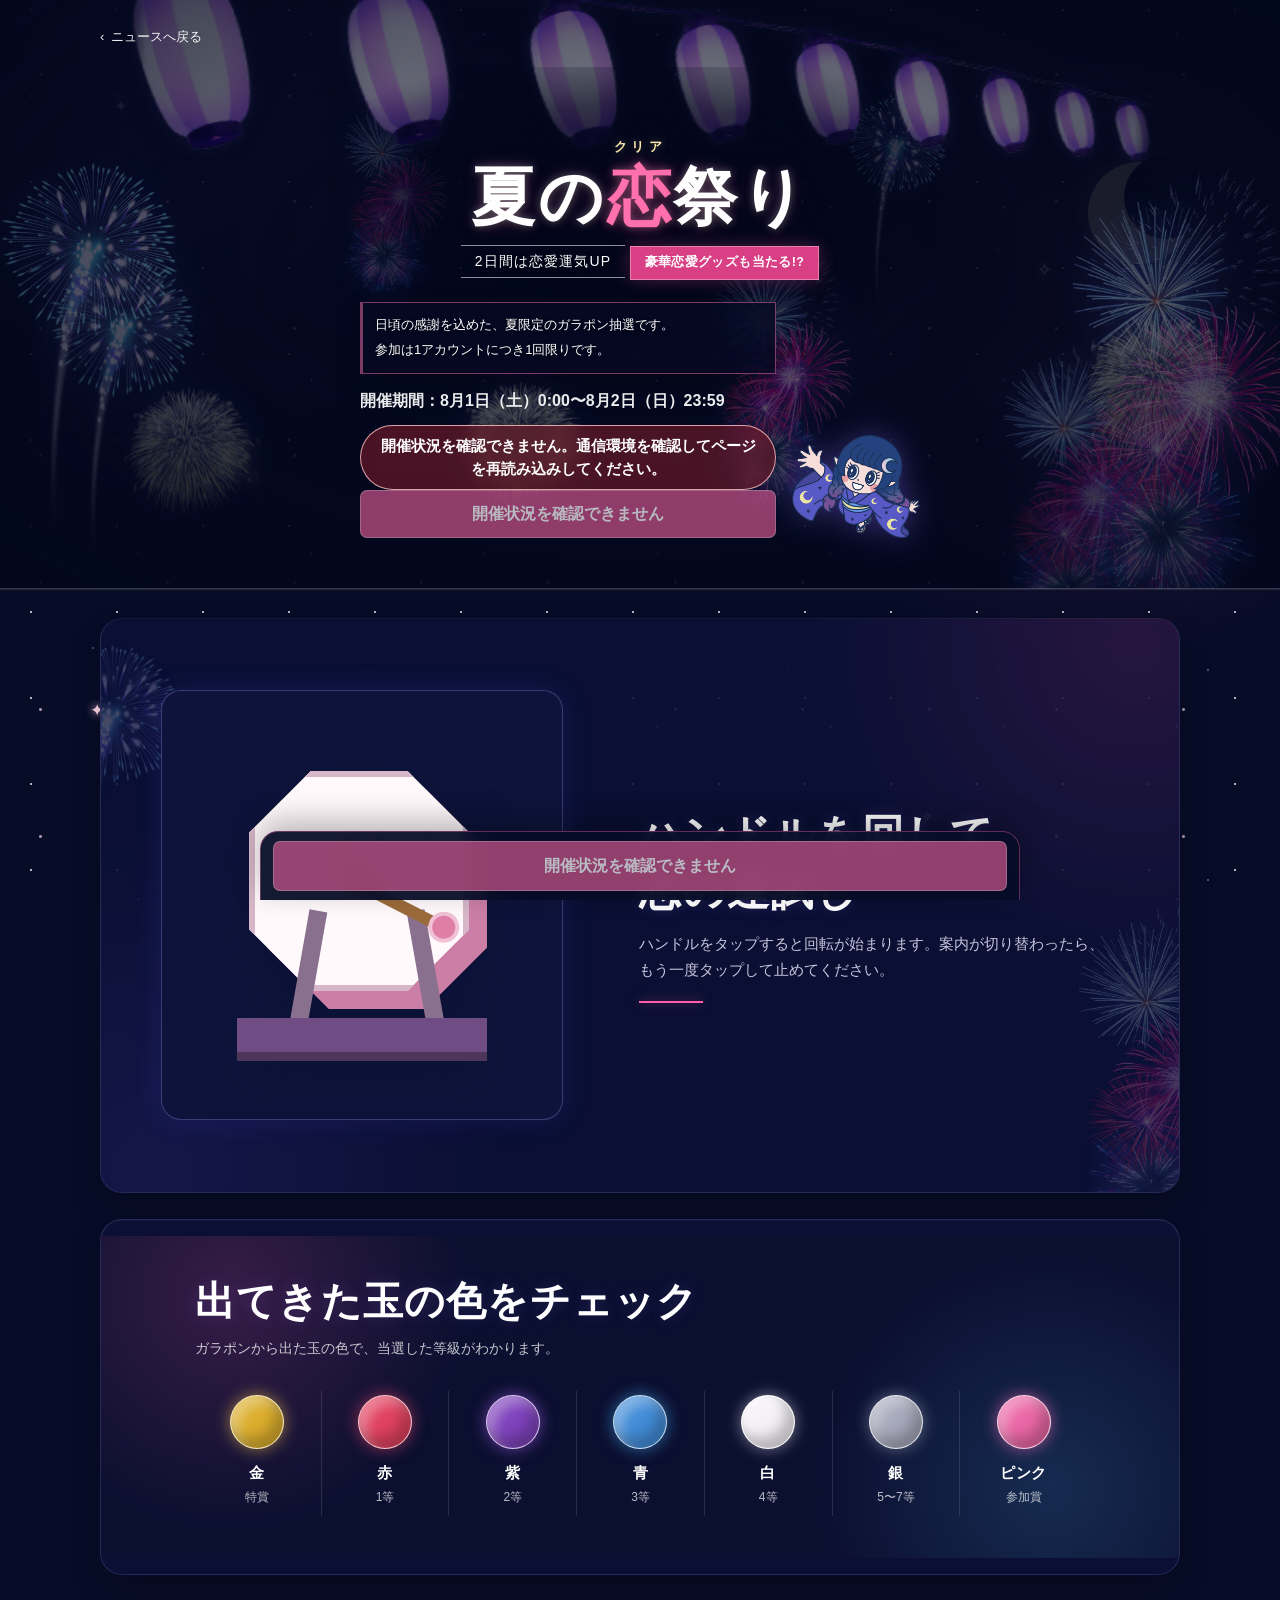
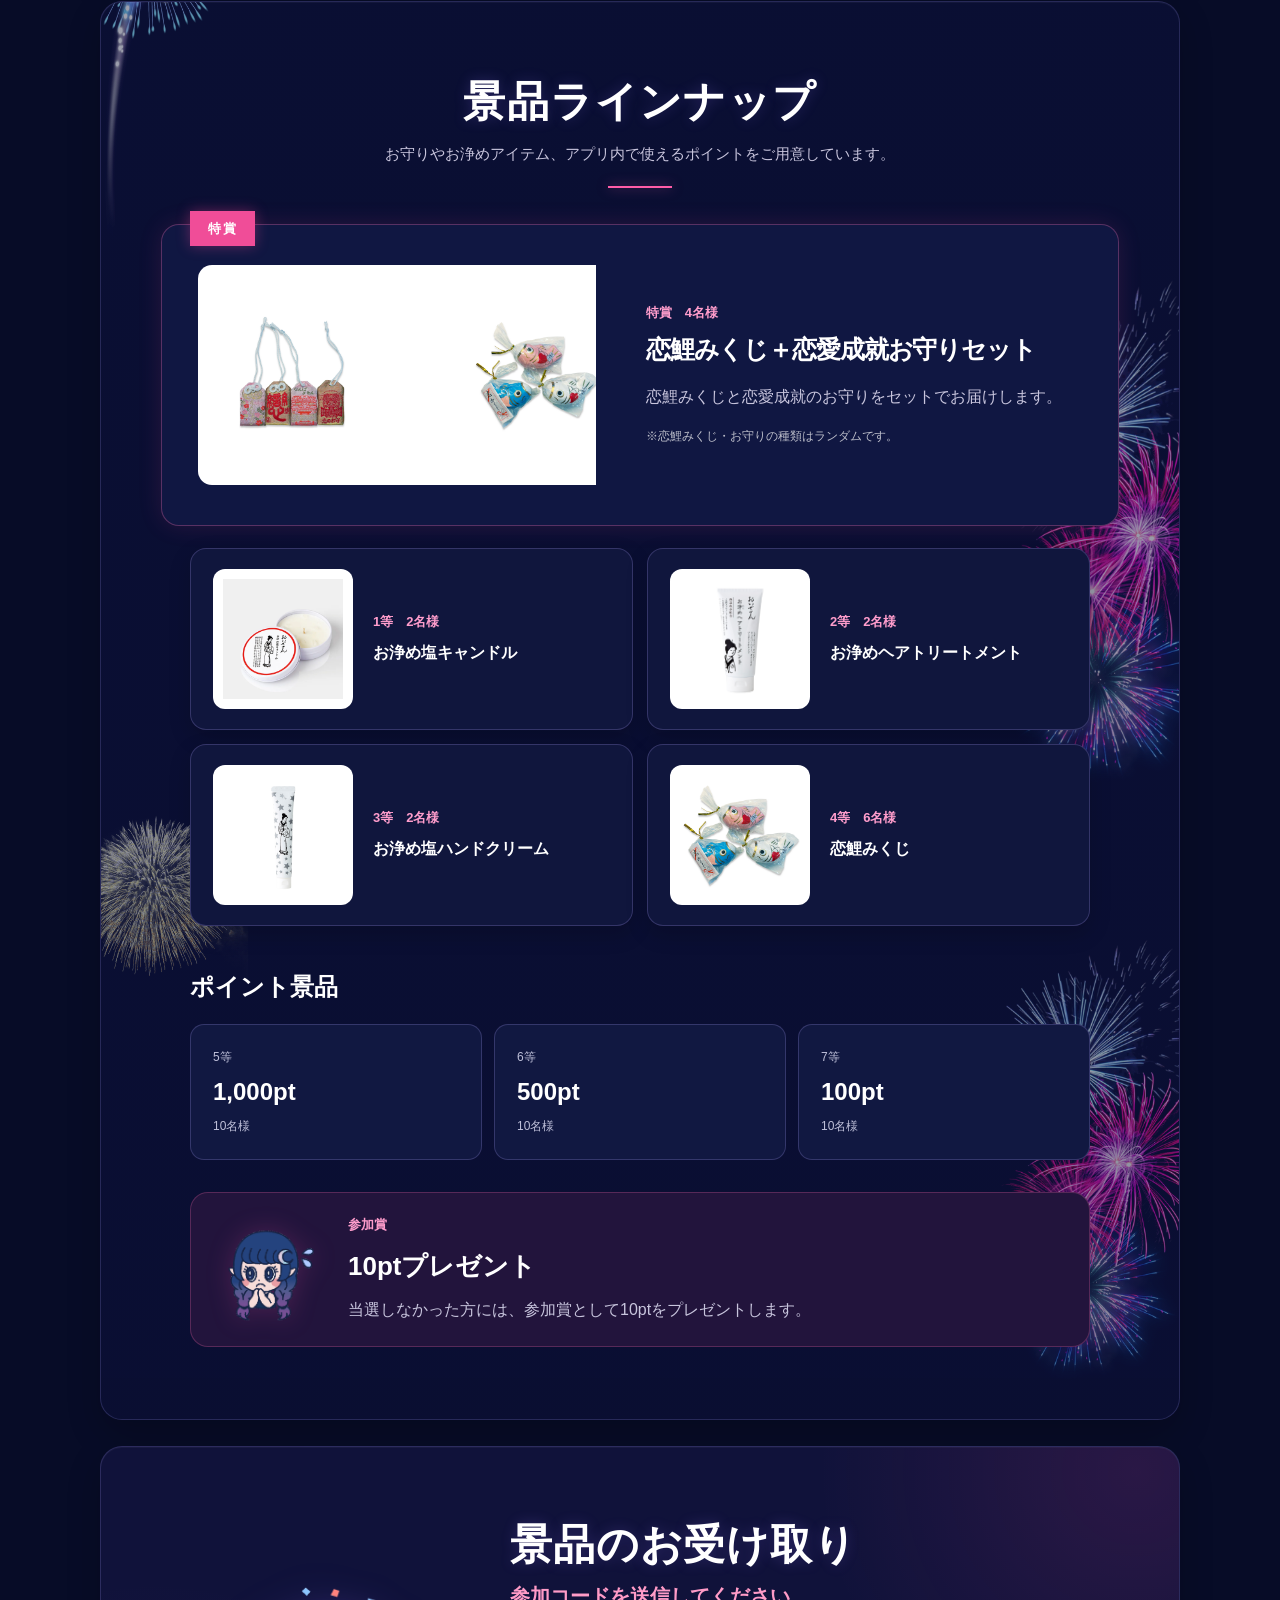
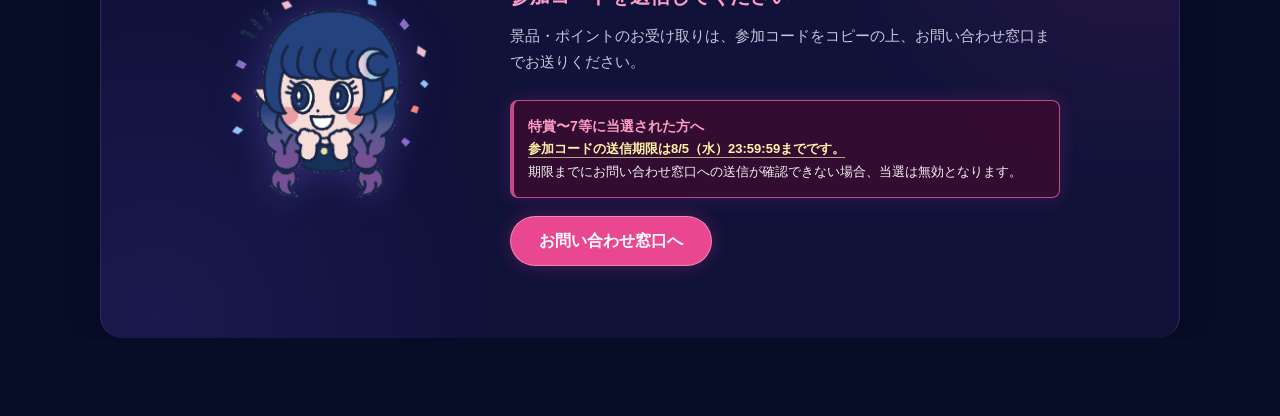
==== commit 0f1fcfa4: "Step8 通信復元とガラポン全体タップ" ====
--- a/index.html
+++ b/index.html
@@ -294,7 +294,7 @@
 
     <div class="lottery-screen__content" id="lotteryPlayView">
       <h2>ガラポンを回して<br>恋の運試し</h2>
-      <p class="lottery-screen__lead" id="lotteryInstruction">1回目のタップで回転が始まります。案内が表示されたら、もう一度タップして止めてください。</p>
+      <p class="lottery-screen__lead" id="lotteryInstruction">ガラポン全体をタップすると回転が始まります。案内が表示されたら、もう一度ガラポン全体をタップして止めてください。</p>
 
       <div class="lottery-step-indicator" aria-hidden="true">
         <span class="lottery-step lottery-step--spin"><b>1</b> 回す</span>
@@ -304,7 +304,7 @@
 
       <p class="lottery-status" id="lotteryStatus" role="status" aria-live="polite">
         <span class="lottery-status__icon" aria-hidden="true">☾</span>
-        <span id="lotteryStatusText">ハンドルをタップしてください</span>
+        <span id="lotteryStatusText">ガラポン全体をタップしてください</span>
       </p>
 
       <div class="interactive-garapon" id="interactiveGarapon" data-state="idle">
@@ -333,7 +333,7 @@
         </div>
 
         <div class="handle-prompt" id="handlePrompt">
-          <strong id="handlePromptText">ハンドルをタップ</strong>
+          <strong id="handlePromptText">ガラポン全体をタップ</strong>
           <small id="handlePromptSubtext">1回目で回転スタート</small>
         </div>
       </div>
--- a/styles.css
+++ b/styles.css
@@ -4257,3 +4257,48 @@
     font-size: 13px;
   }
 }
+
+
+/* =========================================================
+   Step8: ガラポン全体タップ・通信復元
+   ========================================================= */
+.interactive-garapon {
+  cursor: pointer;
+  touch-action: manipulation;
+  -webkit-tap-highlight-color: transparent;
+  border-radius: 28px;
+}
+
+.interactive-garapon__machine,
+.handle-prompt {
+  cursor: pointer;
+}
+
+.interactive-garapon[data-state="spinning-ready"] {
+  box-shadow: inset 0 0 0 2px rgba(255, 130, 187, .72), 0 0 28px rgba(255, 94, 171, .18);
+  animation: garaponTapReady 1.1s ease-in-out infinite;
+}
+
+.interactive-garapon.is-recovery {
+  box-shadow: inset 0 0 0 2px rgba(255, 207, 101, .76), 0 0 30px rgba(255, 193, 72, .2);
+}
+
+.interactive-garapon.is-recovery .handle-prompt strong {
+  color: #ffe5a8;
+}
+
+.interactive-garapon[data-state="recovering"] {
+  cursor: wait;
+  opacity: .92;
+}
+
+@keyframes garaponTapReady {
+  0%, 100% { box-shadow: inset 0 0 0 2px rgba(255, 130, 187, .48), 0 0 16px rgba(255, 94, 171, .1); }
+  50% { box-shadow: inset 0 0 0 3px rgba(255, 151, 201, .9), 0 0 34px rgba(255, 94, 171, .28); }
+}
+
+@media (prefers-reduced-motion: reduce) {
+  .interactive-garapon[data-state="spinning-ready"] {
+    animation: none;
+  }
+}
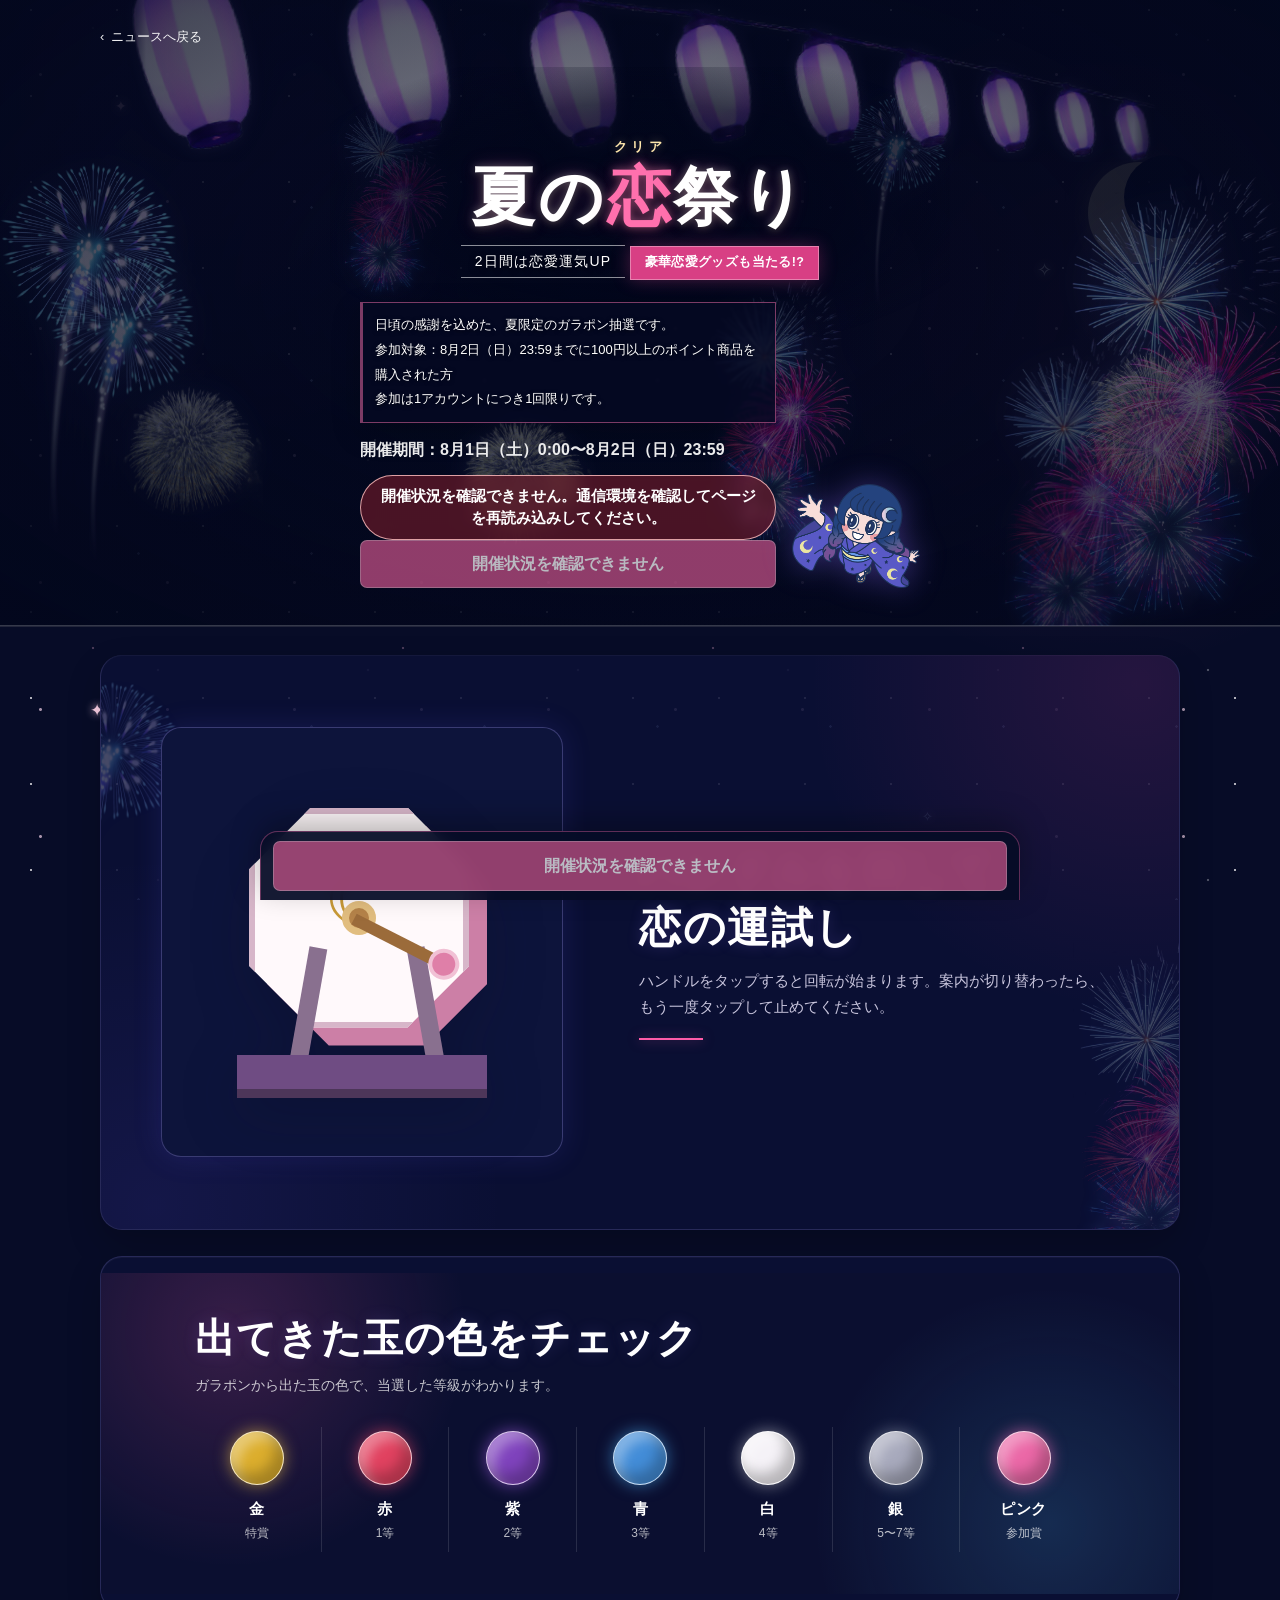
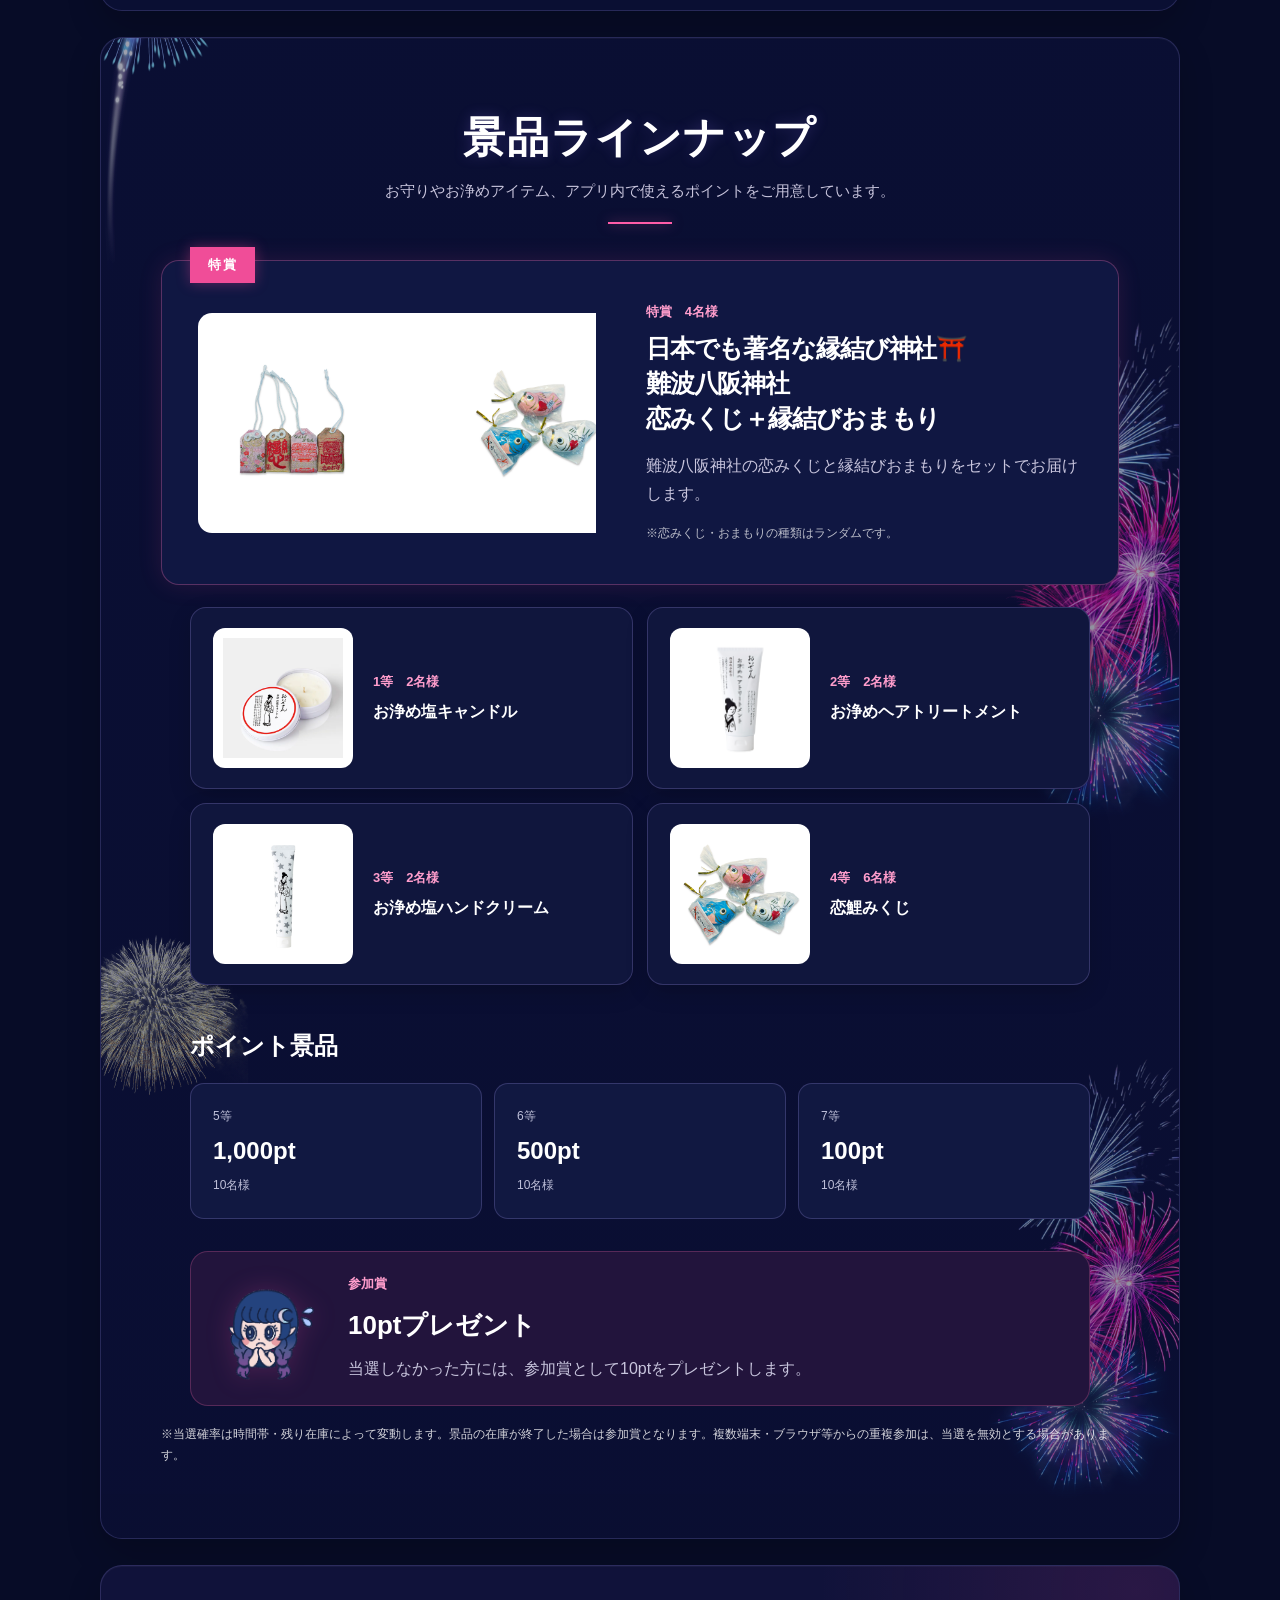
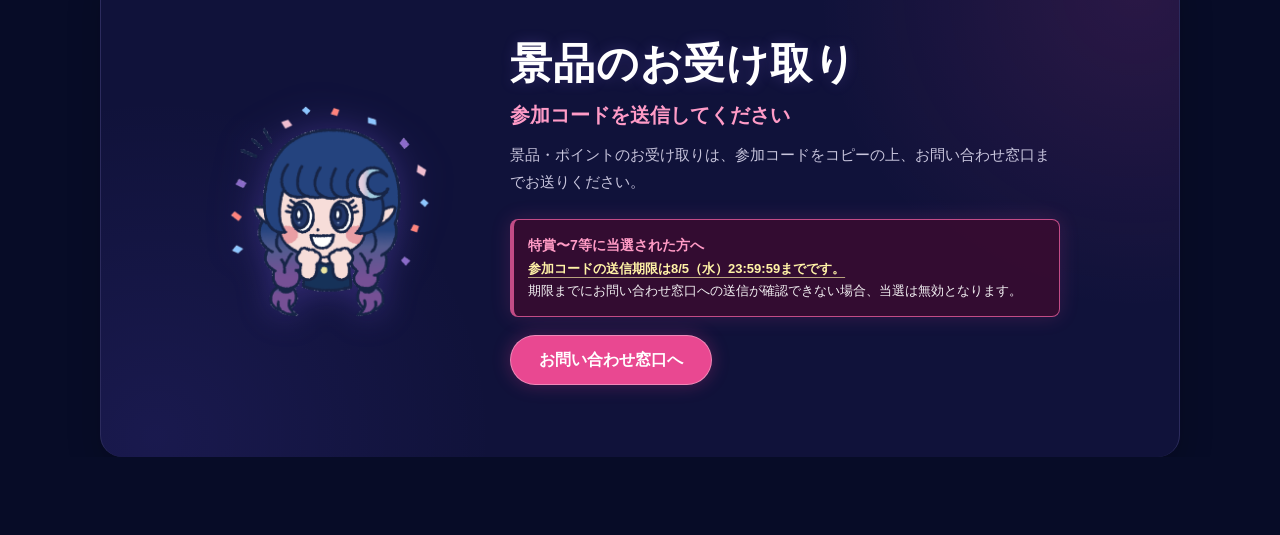
==== commit 6fdc617b: "Step10 本番用の参加条件と景品文言を反映" ====
--- a/index.html
+++ b/index.html
@@ -42,8 +42,8 @@
       }
     })();
   </script>
-  <link rel="stylesheet" href="styles.css?v=21">
-  <script src="app.js?v=21" defer></script>
+  <link rel="stylesheet" href="styles.css?v=22">
+  <script src="app.js?v=22" defer></script>
 </head>
 <body>
   <aside class="test-tools" id="testTools" aria-label="テスト用操作">
@@ -92,7 +92,7 @@
 
         <div class="hero__bottom">
           <div class="hero__cta">
-            <p class="hero__lead">日頃の感謝を込めた、夏限定のガラポン抽選です。<br>参加は1アカウントにつき1回限りです。</p>
+            <p class="hero__lead">日頃の感謝を込めた、夏限定のガラポン抽選です。<br>参加対象：8月2日（日）23:59までに100円以上のポイント商品を購入された方<br>参加は1アカウントにつき1回限りです。</p>
             <p class="hero__schedule">開催期間：8月1日（土）0:00〜8月2日（日）23:59</p>
             <p class="event-phase-notice" id="eventPhaseNotice" role="status" aria-live="polite">開催状況を確認しています…</p>
             <button class="primary-button hero__button" type="button" data-open-confirm disabled>開催状況を確認中…</button>
@@ -198,9 +198,9 @@
           </div>
           <div class="prize-featured__copy">
             <p class="prize-rank">特賞　4名様</p>
-            <h3>恋鯉みくじ＋恋愛成就お守りセット</h3>
-            <p>恋鯉みくじと恋愛成就のお守りをセットでお届けします。</p>
-            <p class="prize-random-note">※恋鯉みくじ・お守りの種類はランダムです。</p>
+            <h3>日本でも著名な縁結び神社⛩️<br>難波八阪神社<br>恋みくじ＋縁結びおまもり</h3>
+            <p>難波八阪神社の恋みくじと縁結びおまもりをセットでお届けします。</p>
+            <p class="prize-random-note">※恋みくじ・おまもりの種類はランダムです。</p>
           </div>
         </article>
 
@@ -243,6 +243,8 @@
             <p>当選しなかった方には、参加賞として10ptをプレゼントします。</p>
           </div>
         </article>
+
+        <p class="lottery-terms-note">※当選確率は時間帯・残り在庫によって変動します。景品の在庫が終了した場合は参加賞となります。複数端末・ブラウザ等からの重複参加は、当選を無効とする場合があります。</p>
       </section>
 
       <section class="content-section receive-section" id="receiveSection" aria-labelledby="receive-title">
--- a/styles.css
+++ b/styles.css
@@ -4302,3 +4302,16 @@
     animation: none;
   }
 }
+
+
+/* Step10: 本番前の重要文言 */
+.result-view__prize-name {
+  white-space: pre-line;
+}
+
+.lottery-terms-note {
+  margin: 18px 0 0;
+  font-size: 12px;
+  line-height: 1.75;
+  color: rgba(255, 255, 255, 0.82);
+}
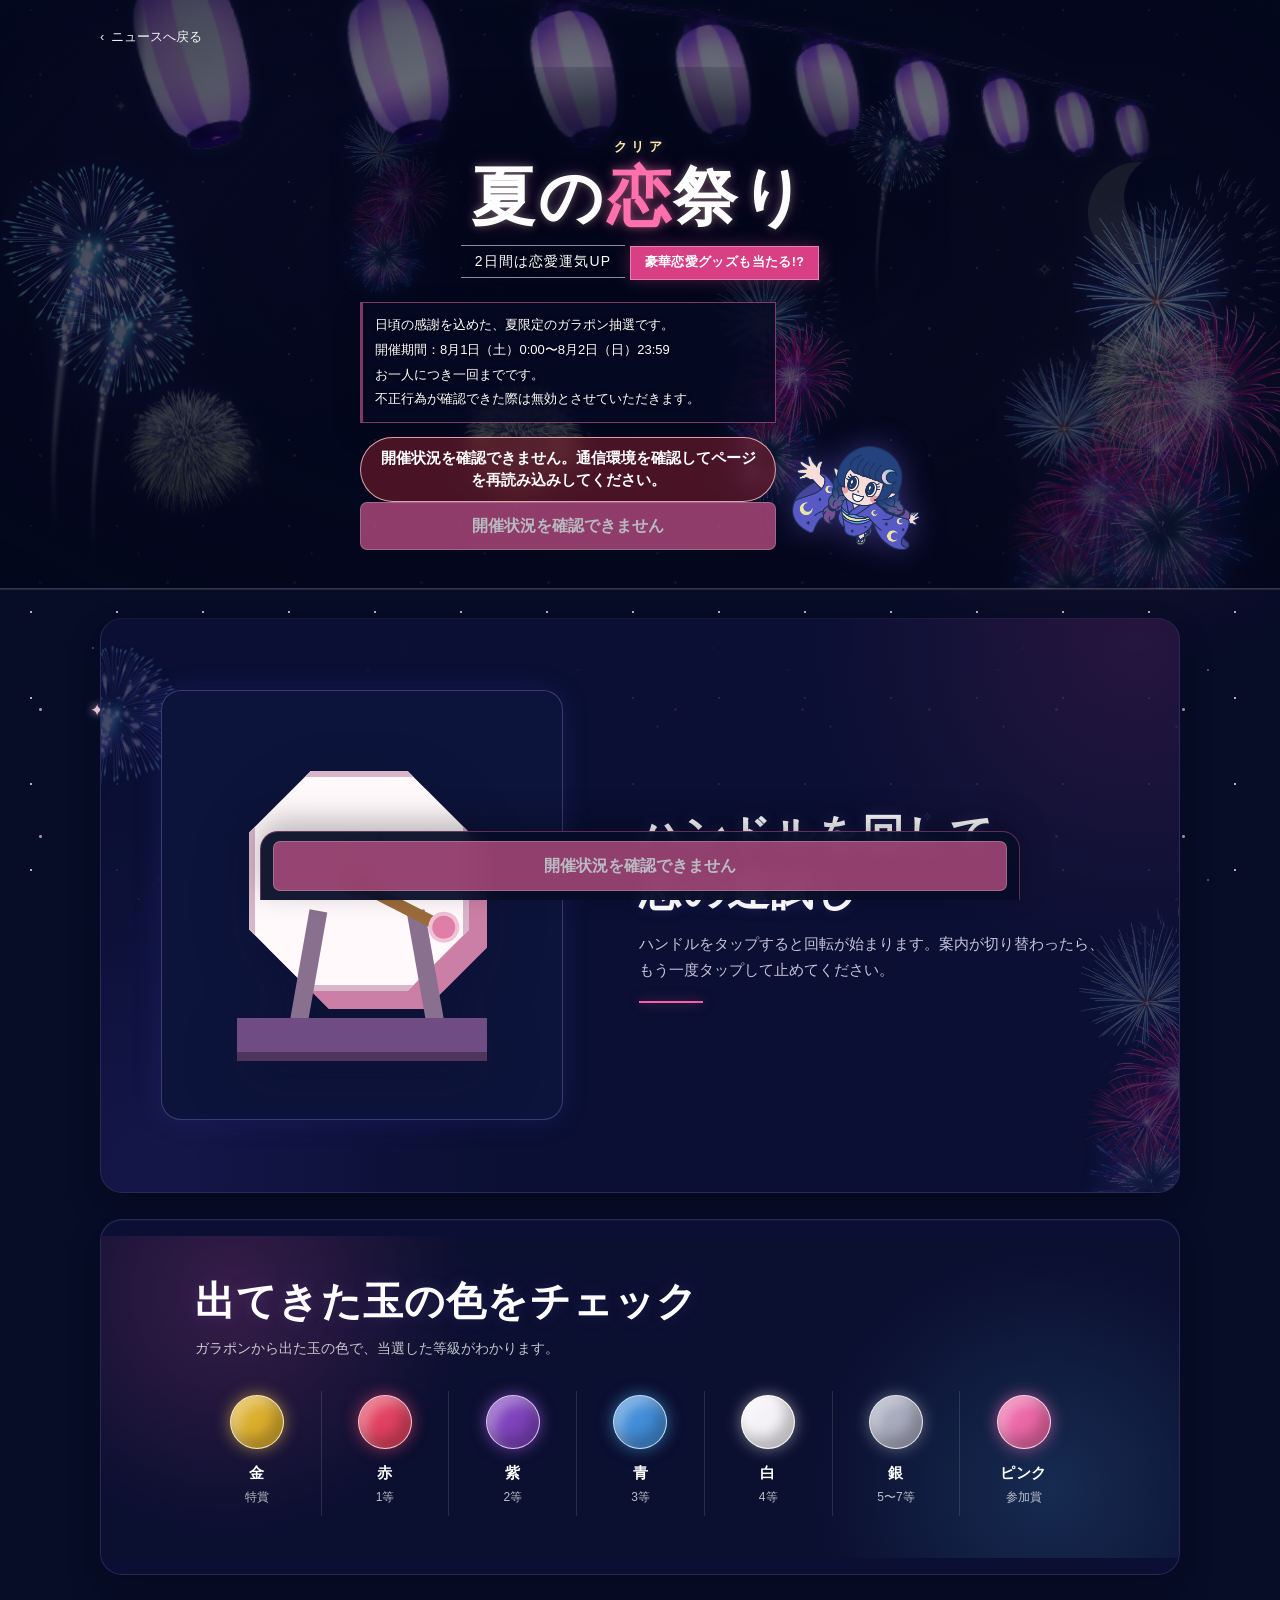
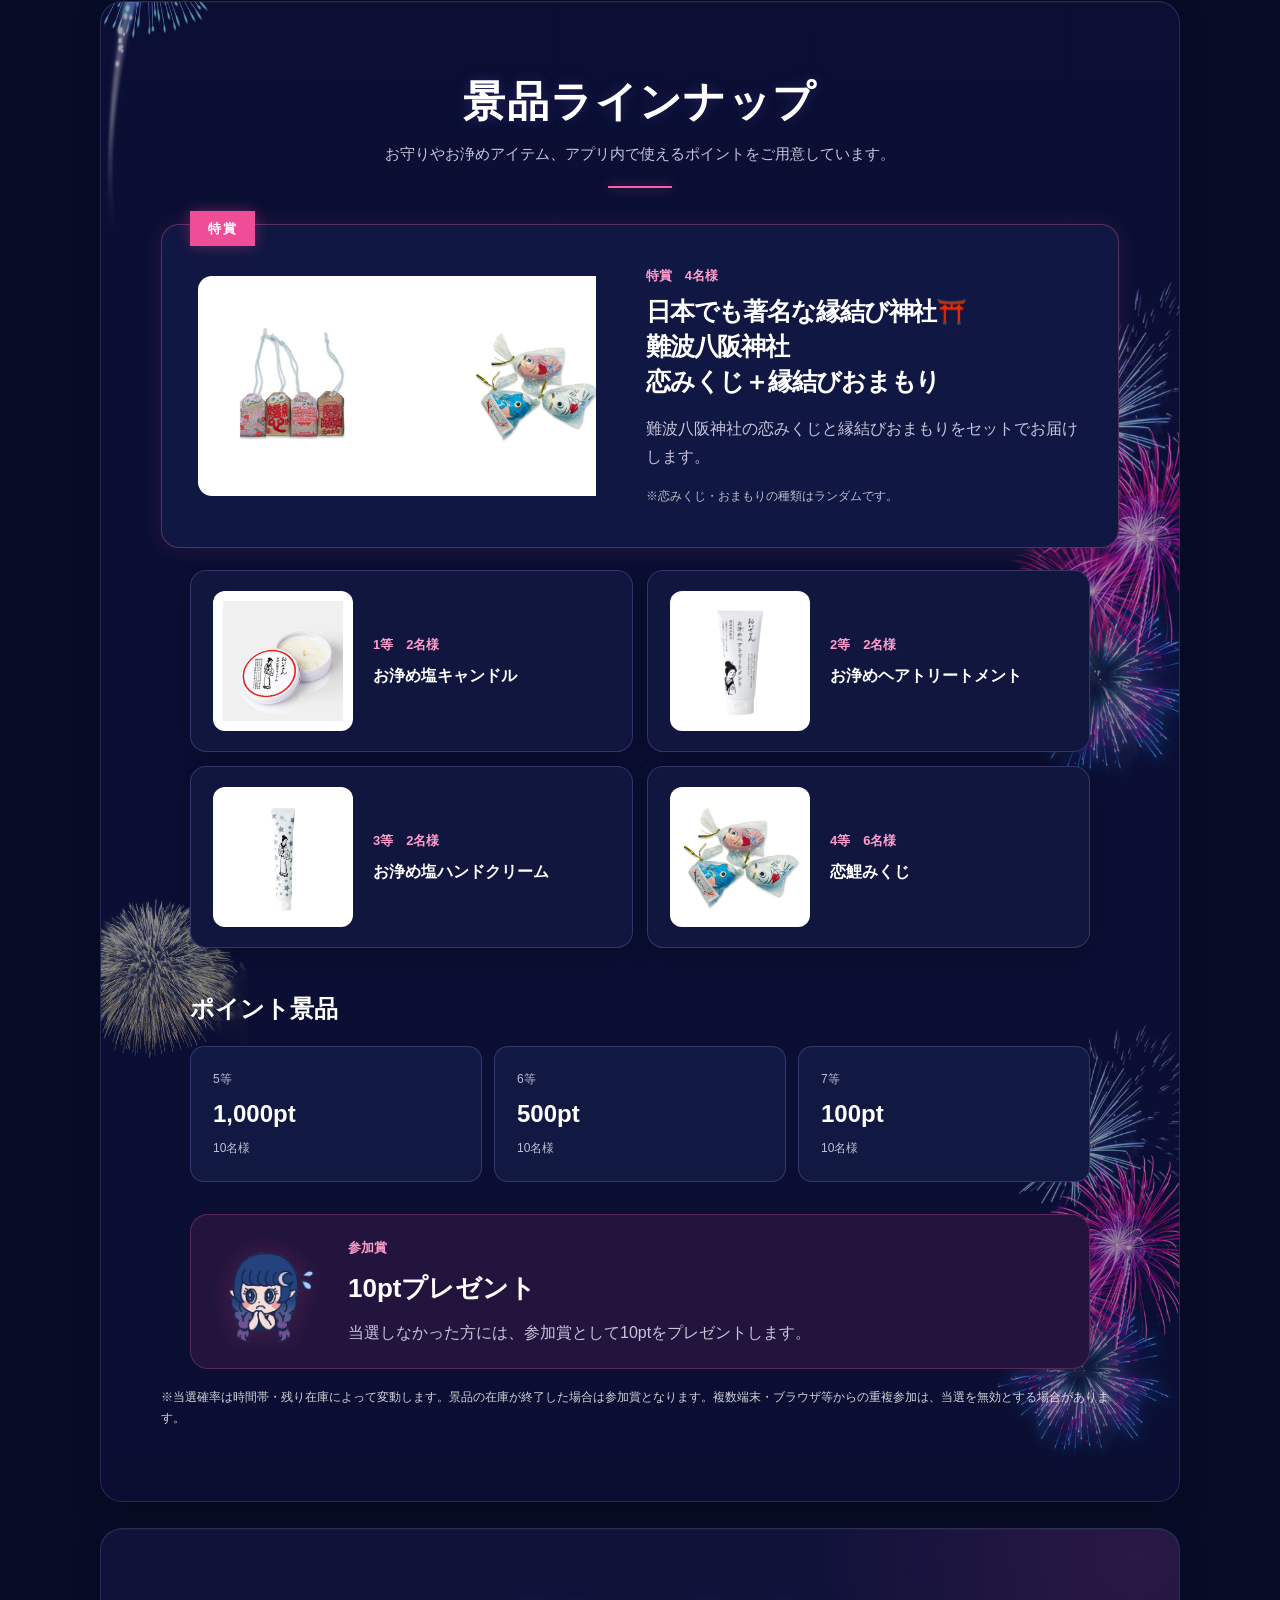
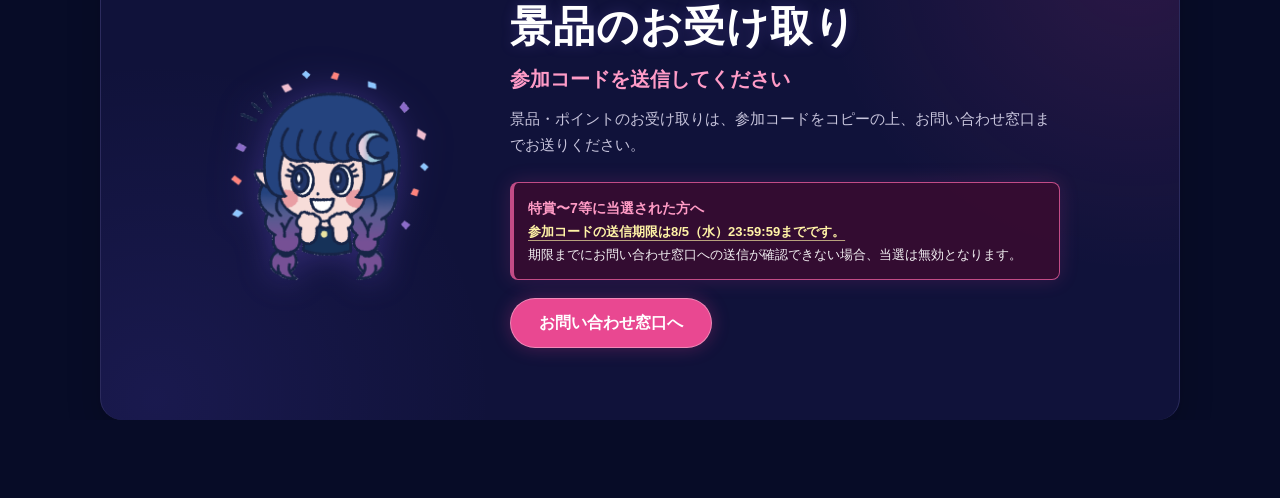
==== commit 4a6f2e77: "開催期間と参加時の注意文言を修正" ====
--- a/index.html
+++ b/index.html
@@ -92,8 +92,7 @@
 
         <div class="hero__bottom">
           <div class="hero__cta">
-            <p class="hero__lead">日頃の感謝を込めた、夏限定のガラポン抽選です。<br>参加対象：8月2日（日）23:59までに100円以上のポイント商品を購入された方<br>参加は1アカウントにつき1回限りです。</p>
-            <p class="hero__schedule">開催期間：8月1日（土）0:00〜8月2日（日）23:59</p>
+            <p class="hero__lead">日頃の感謝を込めた、夏限定のガラポン抽選です。<br>開催期間：8月1日（土）0:00〜8月2日（日）23:59<br>お一人につき一回までです。<br>不正行為が確認できた際は無効とさせていただきます。</p>
             <p class="event-phase-notice" id="eventPhaseNotice" role="status" aria-live="polite">開催状況を確認しています…</p>
             <button class="primary-button hero__button" type="button" data-open-confirm disabled>開催状況を確認中…</button>
           </div>
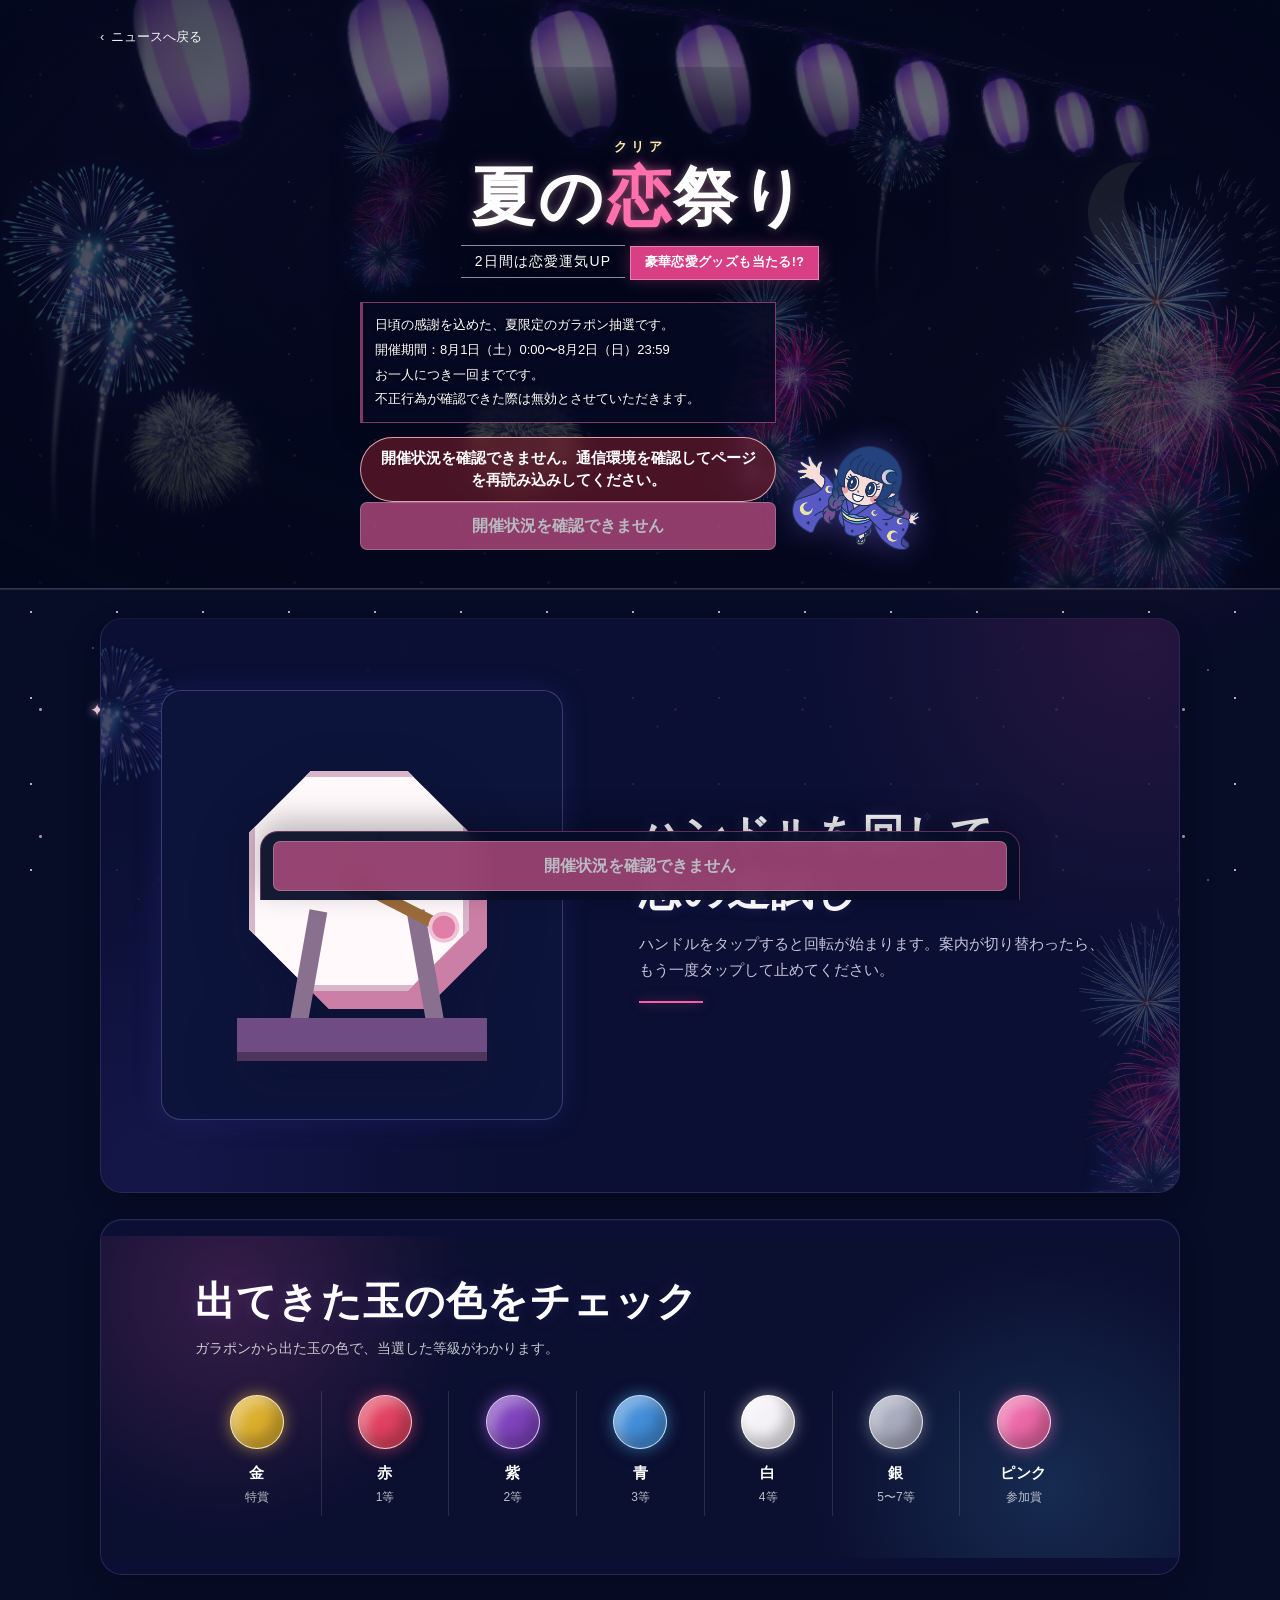
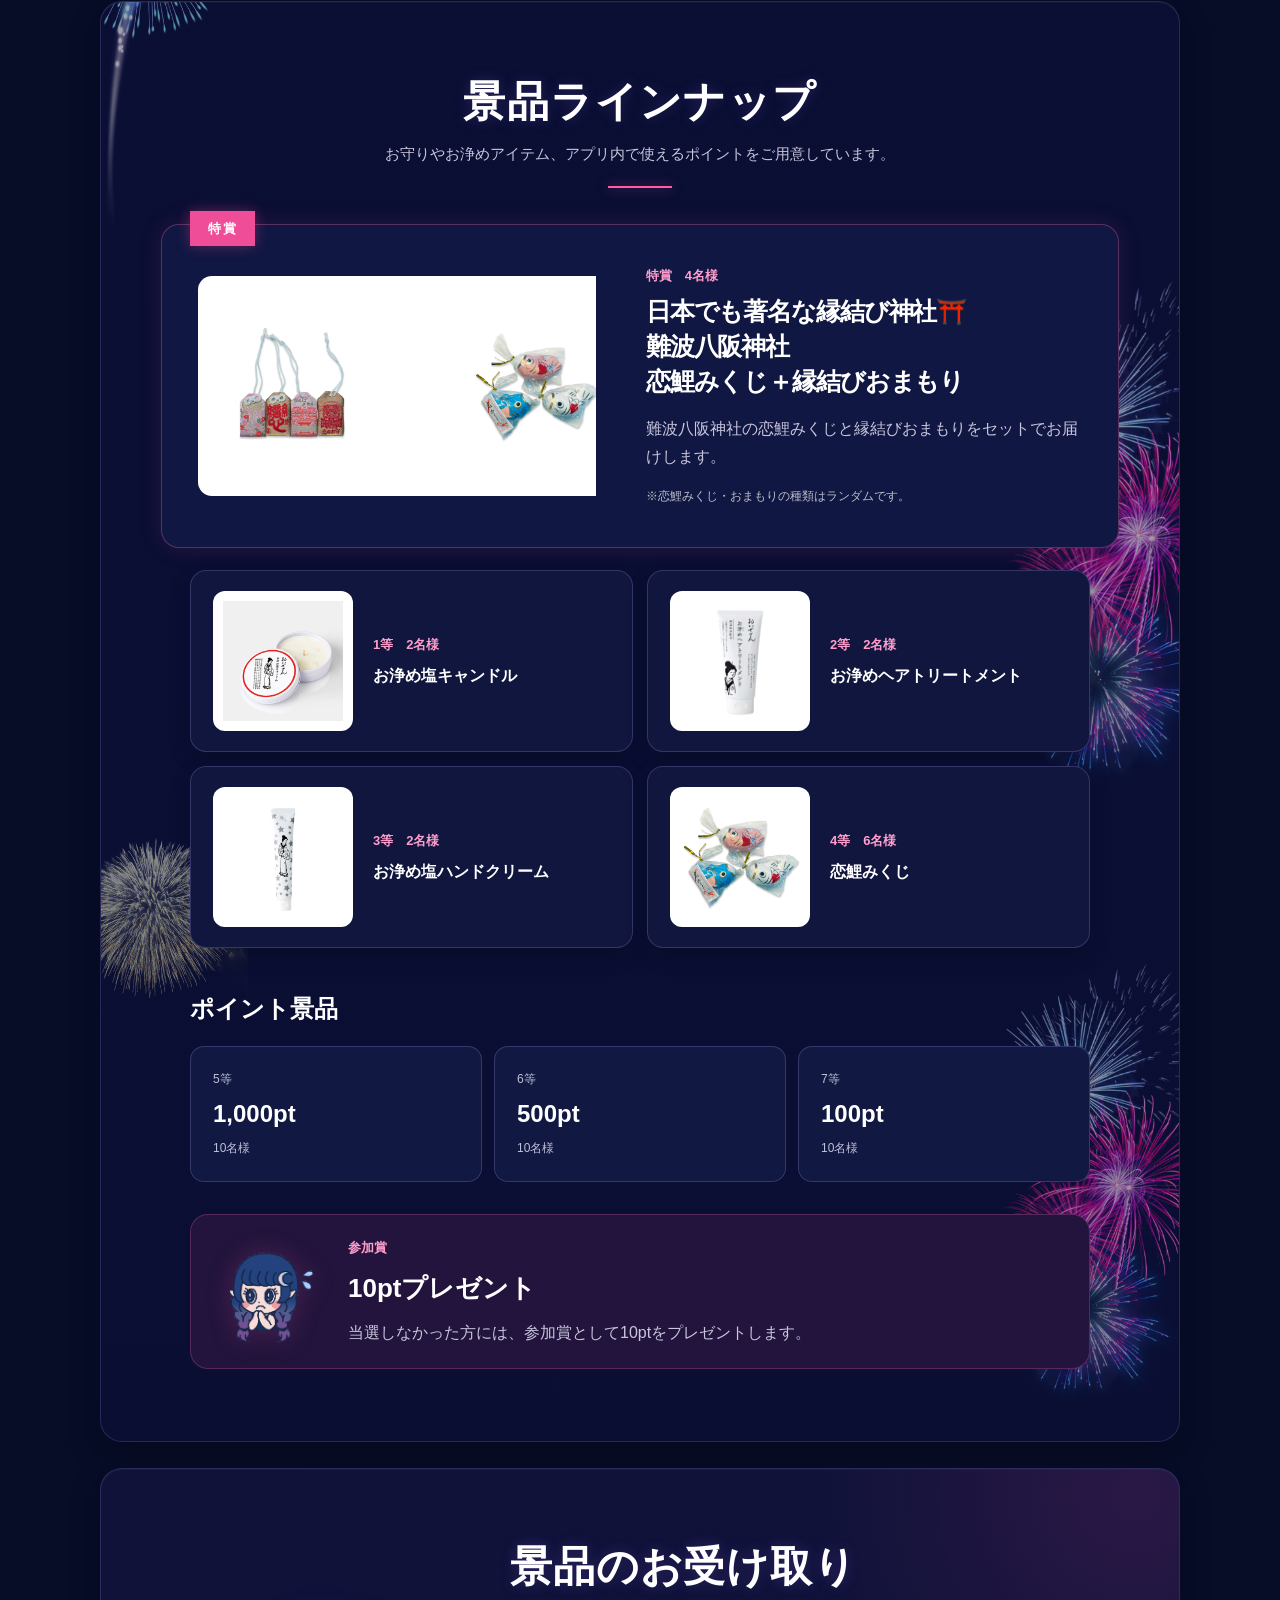
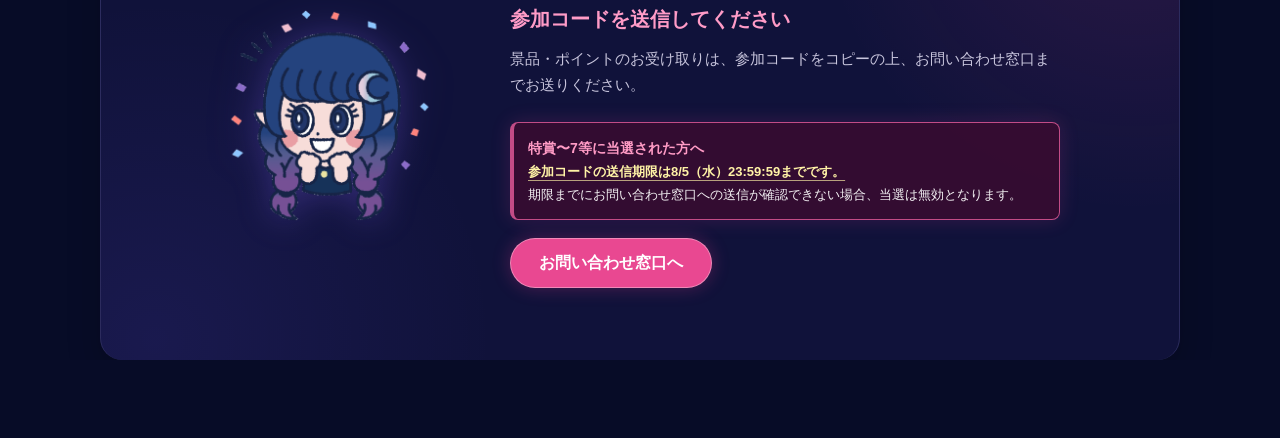
==== commit eaf1dc71: "景品名と参加賞下の注意書きを修正" ====
--- a/index.html
+++ b/index.html
@@ -11,8 +11,7 @@
     (() => {
       const params = new URLSearchParams(window.location.search);
       const isLocalFile = window.location.protocol === "file:";
-      const isTestMode = params.get("test") === "1";
-      window.__CLEAR_GA_ENABLED__ = !isLocalFile && !isTestMode;
+      window.__CLEAR_GA_ENABLED__ = !isLocalFile;
 
       window.dataLayer = window.dataLayer || [];
       window.gtag = window.gtag || function gtag(){ window.dataLayer.push(arguments); };
@@ -28,28 +27,10 @@
       window.gtag("config", "G-3586L6GT95");
     })();
   </script>
-  <script>
-    (() => {
-      try {
-        const params = new URLSearchParams(window.location.search);
-        const isLocalFile = window.location.protocol === "file:";
-        const isRequestedTest = params.get("test") === "1";
-        if (isLocalFile || isRequestedTest) {
-          document.documentElement.classList.add("is-test-mode");
-        }
-      } catch (error) {
-        // URL判定に失敗しても通常表示は維持します。
-      }
-    })();
-  </script>
-  <link rel="stylesheet" href="styles.css?v=22">
-  <script src="app.js?v=22" defer></script>
+  <link rel="stylesheet" href="styles.css?v=23">
+  <script src="app.js?v=23" defer></script>
 </head>
 <body>
-  <aside class="test-tools" id="testTools" aria-label="テスト用操作">
-    <span class="test-tools__label">テストモード</span>
-    <button class="test-tools__reset" id="testResetButton" type="button">抽選結果をリセット</button>
-  </aside>
 
   <div class="site-shell">
     <div class="festival-sky" aria-hidden="true">
@@ -197,9 +178,9 @@
           </div>
           <div class="prize-featured__copy">
             <p class="prize-rank">特賞　4名様</p>
-            <h3>日本でも著名な縁結び神社⛩️<br>難波八阪神社<br>恋みくじ＋縁結びおまもり</h3>
-            <p>難波八阪神社の恋みくじと縁結びおまもりをセットでお届けします。</p>
-            <p class="prize-random-note">※恋みくじ・おまもりの種類はランダムです。</p>
+            <h3>日本でも著名な縁結び神社⛩️<br>難波八阪神社<br>恋鯉みくじ＋縁結びおまもり</h3>
+            <p>難波八阪神社の恋鯉みくじと縁結びおまもりをセットでお届けします。</p>
+            <p class="prize-random-note">※恋鯉みくじ・おまもりの種類はランダムです。</p>
           </div>
         </article>
 
@@ -243,7 +224,6 @@
           </div>
         </article>
 
-        <p class="lottery-terms-note">※当選確率は時間帯・残り在庫によって変動します。景品の在庫が終了した場合は参加賞となります。複数端末・ブラウザ等からの重複参加は、当選を無効とする場合があります。</p>
       </section>
 
       <section class="content-section receive-section" id="receiveSection" aria-labelledby="receive-title">
@@ -381,23 +361,6 @@
 
   <div class="copy-toast" id="copyToast" role="status" aria-live="polite">コピーしました！</div>
 
-  <script>
-    (() => {
-      const resetButton = document.getElementById("testResetButton");
-      if (!resetButton) return;
-      resetButton.addEventListener("click", () => {
-        try {
-          localStorage.removeItem("clearSummerLoveFestivalResultV1");
-          localStorage.removeItem("clearSummerLoveFestivalResultV2");
-          localStorage.removeItem("clearSummerLoveFestivalResultV3");
-          localStorage.removeItem("clearSummerLoveFestivalDeviceIdV1");
-        } catch (error) {
-          // 保存領域を利用できない場合でも再読み込みします。
-        }
-        window.location.reload();
-      });
-    })();
-  </script>
 
   <noscript><div class="noscript-message">このイベントサイトを利用するにはJavaScriptを有効にしてください。</div></noscript>
 </body>
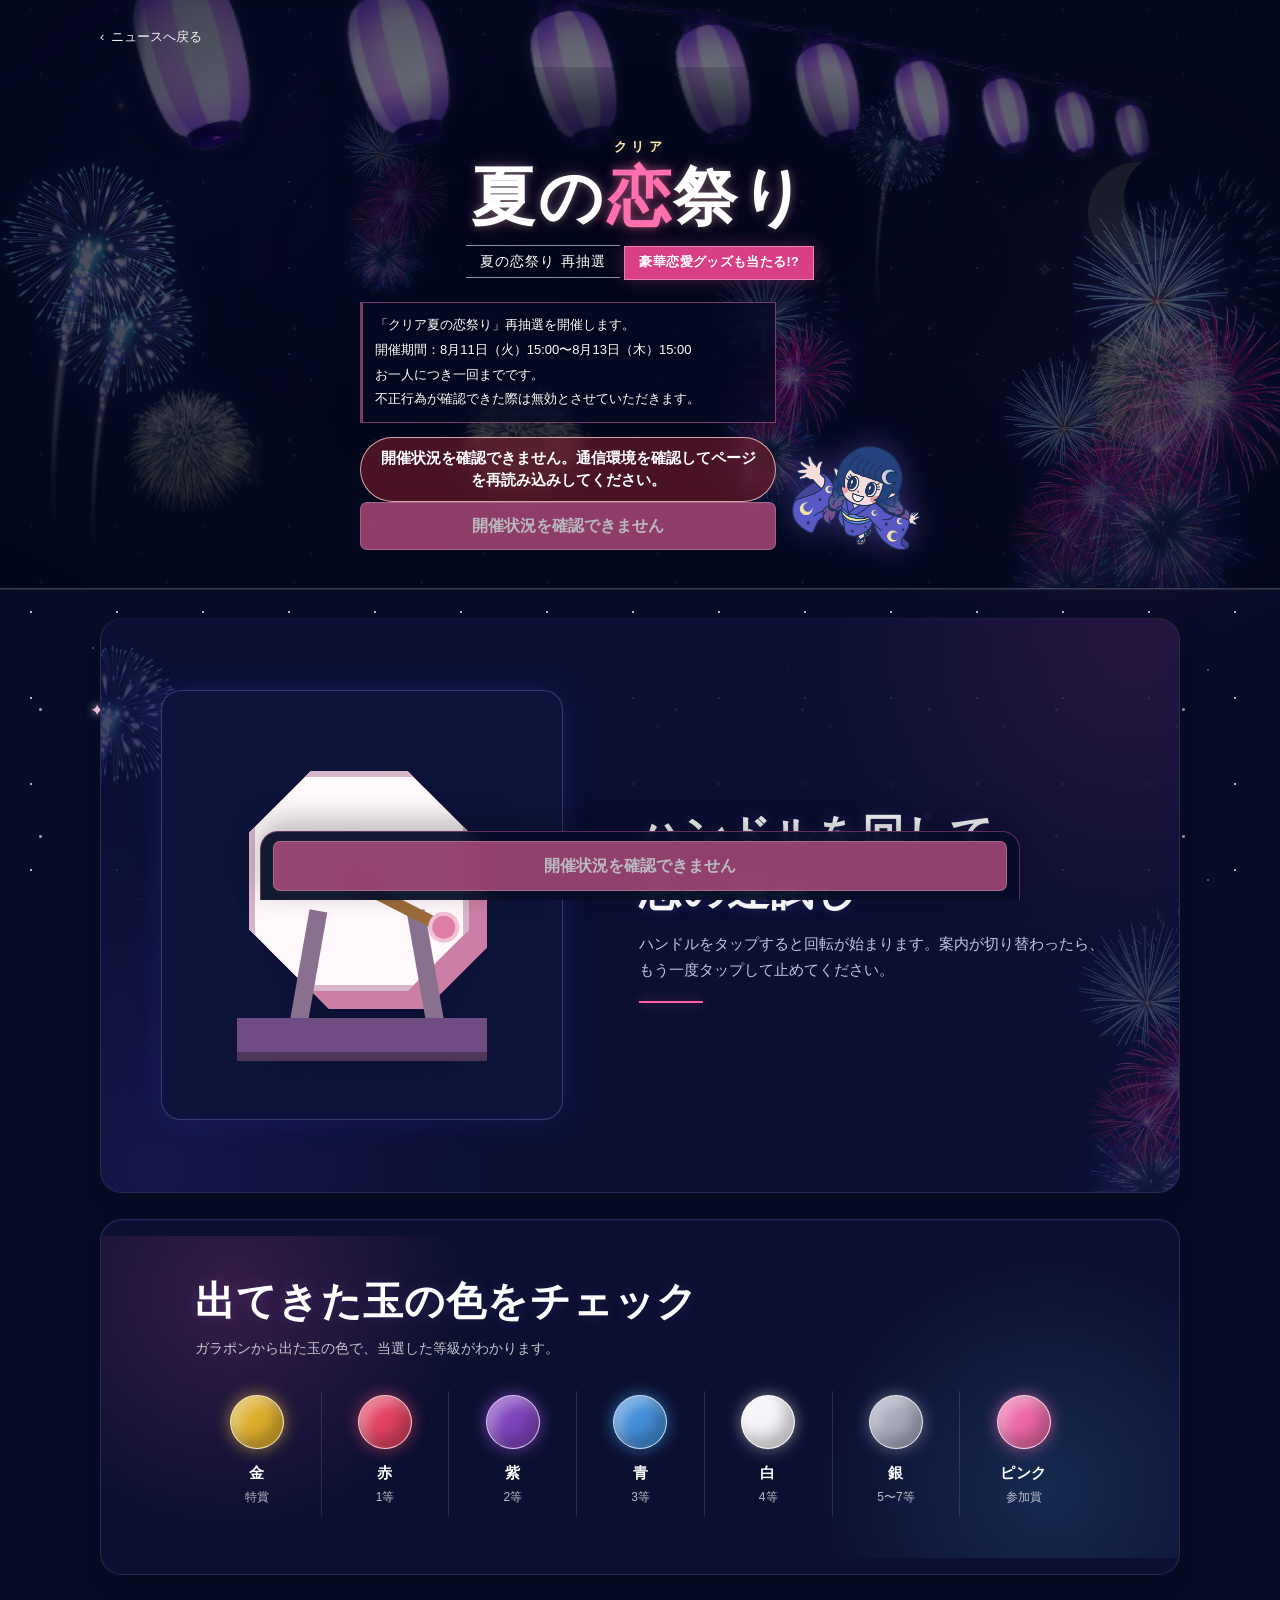
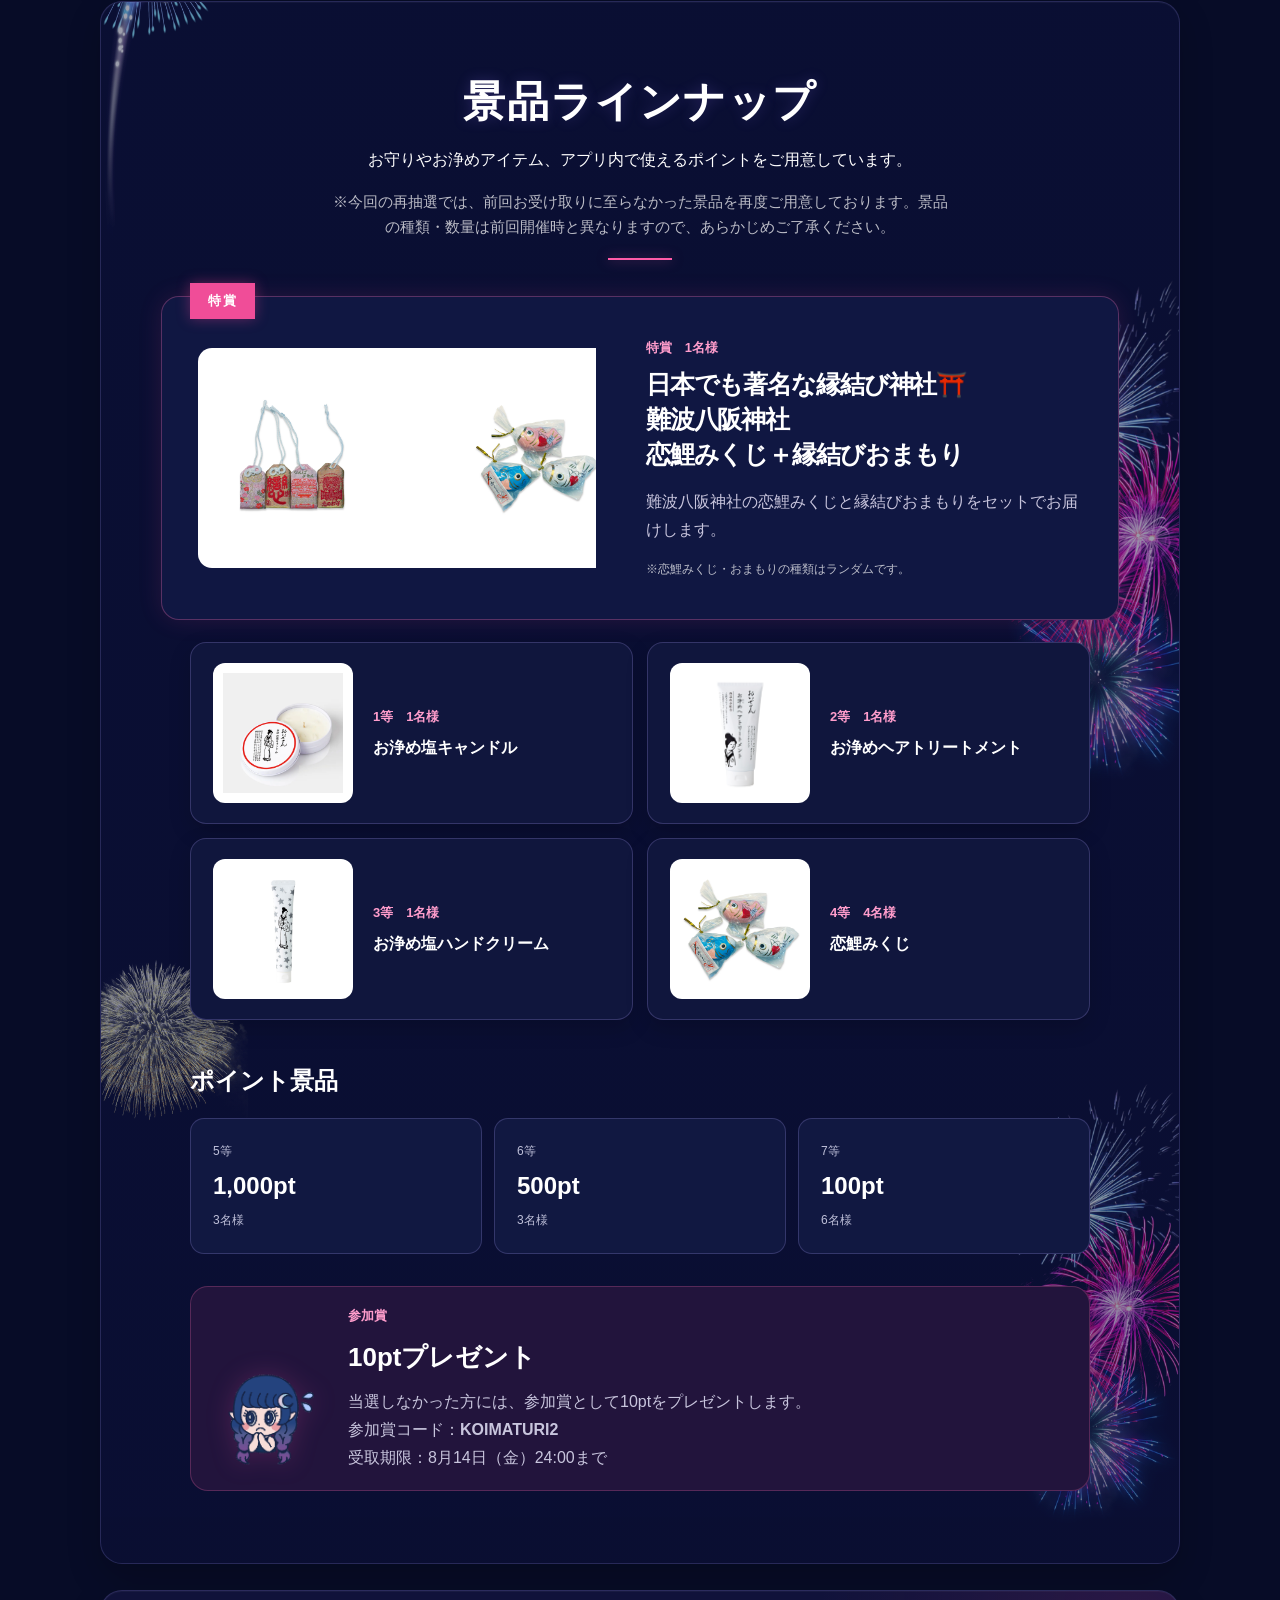
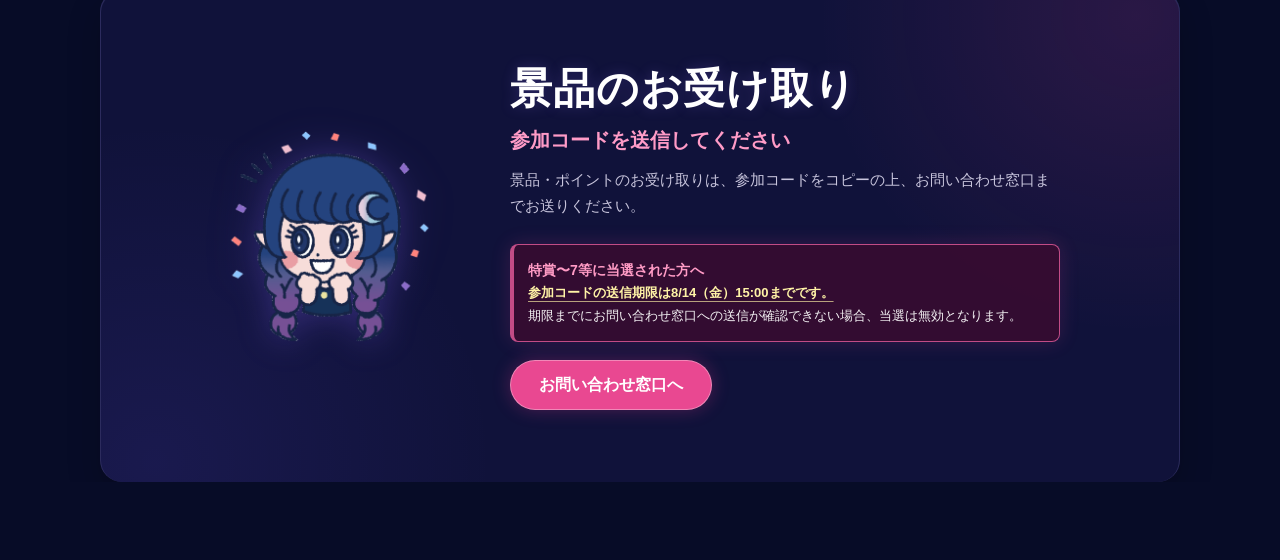
==== commit d7a4f355: "Rename index_再抽選版_v24.html to index.html" ====
--- a/index.html
+++ b/index.html
@@ -4,7 +4,7 @@
   <meta charset="utf-8">
   <meta name="viewport" content="width=device-width, initial-scale=1, viewport-fit=cover">
   <meta name="theme-color" content="#080d2a">
-  <meta name="description" content="クリア夏の恋祭り。夏祭りを楽しみながら参加できる、1回限りのガラポン抽選イベントです。">
+  <meta name="description" content="クリア夏の恋祭り 再抽選。前回お受け取りに至らなかった景品を対象にした、1回限りのガラポン抽選イベントです。">
   <title>クリア夏の恋祭り</title>
   <!-- Google tag (gtag.js) -->
   <script>
@@ -27,8 +27,8 @@
       window.gtag("config", "G-3586L6GT95");
     })();
   </script>
-  <link rel="stylesheet" href="styles.css?v=23">
-  <script src="app.js?v=23" defer></script>
+  <link rel="stylesheet" href="styles.css?v=24">
+  <script src="app.js?v=24" defer></script>
 </head>
 <body>
 
@@ -67,13 +67,13 @@
         <div class="hero__titles">
           <p class="hero__brand">クリア</p>
           <h1 class="event-title">夏の<span class="event-title__accent">恋</span>祭り</h1>
-          <p class="hero__period">2日間は恋愛運気UP</p>
+          <p class="hero__period">夏の恋祭り 再抽選</p>
           <p class="hero__appeal">豪華恋愛グッズも当たる!?</p>
         </div>
 
         <div class="hero__bottom">
           <div class="hero__cta">
-            <p class="hero__lead">日頃の感謝を込めた、夏限定のガラポン抽選です。<br>開催期間：8月1日（土）0:00〜8月2日（日）23:59<br>お一人につき一回までです。<br>不正行為が確認できた際は無効とさせていただきます。</p>
+            <p class="hero__lead">「クリア夏の恋祭り」再抽選を開催します。<br>開催期間：8月11日（火）15:00〜8月13日（木）15:00<br>お一人につき一回までです。<br>不正行為が確認できた際は無効とさせていただきます。</p>
             <p class="event-phase-notice" id="eventPhaseNotice" role="status" aria-live="polite">開催状況を確認しています…</p>
             <button class="primary-button hero__button" type="button" data-open-confirm disabled>開催状況を確認中…</button>
           </div>
@@ -166,6 +166,7 @@
         <div class="section-header">
           <h2 id="prize-title">景品ラインナップ</h2>
           <p>お守りやお浄めアイテム、アプリ内で使えるポイントをご用意しています。</p>
+          <p class="prize-random-note">※今回の再抽選では、前回お受け取りに至らなかった景品を再度ご用意しております。景品の種類・数量は前回開催時と異なりますので、あらかじめご了承ください。</p>
         </div>
 
         <article class="prize-featured">
@@ -177,7 +178,7 @@
             </div>
           </div>
           <div class="prize-featured__copy">
-            <p class="prize-rank">特賞　4名様</p>
+            <p class="prize-rank">特賞　1名様</p>
             <h3>日本でも著名な縁結び神社⛩️<br>難波八阪神社<br>恋鯉みくじ＋縁結びおまもり</h3>
             <p>難波八阪神社の恋鯉みくじと縁結びおまもりをセットでお届けします。</p>
             <p class="prize-random-note">※恋鯉みくじ・おまもりの種類はランダムです。</p>
@@ -187,31 +188,31 @@
         <div class="prize-products" aria-label="景品一覧">
           <article class="prize-product">
             <div class="prize-product__image"><img src="assets/prize-candle.webp" alt="お浄め塩キャンドル"></div>
-            <div><p class="prize-rank">1等　2名様</p><h3>お浄め塩キャンドル</h3></div>
+            <div><p class="prize-rank">1等　1名様</p><h3>お浄め塩キャンドル</h3></div>
           </article>
 
           <article class="prize-product">
             <div class="prize-product__image"><img src="assets/prize-treatment.png" alt="お浄めヘアトリートメント"></div>
-            <div><p class="prize-rank">2等　2名様</p><h3>お浄めヘアトリートメント</h3></div>
+            <div><p class="prize-rank">2等　1名様</p><h3>お浄めヘアトリートメント</h3></div>
           </article>
 
           <article class="prize-product">
             <div class="prize-product__image"><img src="assets/prize-handcream.png" alt="お浄め塩ハンドクリーム"></div>
-            <div><p class="prize-rank">3等　2名様</p><h3>お浄め塩ハンドクリーム</h3></div>
+            <div><p class="prize-rank">3等　1名様</p><h3>お浄め塩ハンドクリーム</h3></div>
           </article>
 
           <article class="prize-product">
             <div class="prize-product__image prize-product__image--wide"><img src="assets/prize-koikoi.png" alt="恋鯉みくじ"></div>
-            <div><p class="prize-rank">4等　6名様</p><h3>恋鯉みくじ</h3></div>
+            <div><p class="prize-rank">4等　4名様</p><h3>恋鯉みくじ</h3></div>
           </article>
         </div>
 
         <div class="point-prizes" aria-labelledby="point-prize-title">
           <h3 id="point-prize-title">ポイント景品</h3>
           <div class="point-prizes__list">
-            <div><span>5等</span><strong>1,000pt</strong><small>10名様</small></div>
-            <div><span>6等</span><strong>500pt</strong><small>10名様</small></div>
-            <div><span>7等</span><strong>100pt</strong><small>10名様</small></div>
+            <div><span>5等</span><strong>1,000pt</strong><small>3名様</small></div>
+            <div><span>6等</span><strong>500pt</strong><small>3名様</small></div>
+            <div><span>7等</span><strong>100pt</strong><small>6名様</small></div>
           </div>
         </div>
 
@@ -220,7 +221,7 @@
           <div>
             <p class="prize-rank">参加賞</p>
             <h3>10ptプレゼント</h3>
-            <p>当選しなかった方には、参加賞として10ptをプレゼントします。</p>
+            <p>当選しなかった方には、参加賞として10ptをプレゼントします。<br>参加賞コード：<strong>KOIMATURI2</strong><br>受取期限：8月14日（金）24:00まで</p>
           </div>
         </article>
 
@@ -235,7 +236,7 @@
               <p class="receive-section__subheading">参加コードを送信してください</p>
             </div>
             <p class="receive-section__text">景品・ポイントのお受け取りは、参加コードをコピーの上、お問い合わせ窓口までお送りください。</p>
-            <p class="receive-section__warning"><strong>特賞〜7等に当選された方へ</strong><br><span class="claim-deadline">参加コードの送信期限は8/5（水）23:59:59までです。</span><br>期限までにお問い合わせ窓口への送信が確認できない場合、当選は無効となります。</p>
+            <p class="receive-section__warning"><strong>特賞〜7等に当選された方へ</strong><br><span class="claim-deadline">参加コードの送信期限は8/14（金）15:00までです。</span><br>期限までにお問い合わせ窓口への送信が確認できない場合、当選は無効となります。</p>
             <a class="contact-button" href="https://app-clear.com/open?act=page_contact">お問い合わせ窓口へ</a>
           </div>
         </div>
@@ -352,7 +353,7 @@
         <button type="button" id="copyCodeButton" aria-label="コードをコピー">コピー</button>
       </div>
       <p class="result-view__guide" id="resultGuide">景品・ポイントのお受け取りは、参加コードをコピーの上、お問い合わせ窓口までお送りください。</p>
-      <p class="result-view__warning" id="resultInvalidWarning"><strong>ご注意ください</strong><br><span class="claim-deadline">参加コードの送信期限は8/5（水）23:59:59までです。</span><br>期限までにお問い合わせ窓口への送信が確認できない場合、当選は無効となります。</p>
+      <p class="result-view__warning" id="resultInvalidWarning"><strong>ご注意ください</strong><br><span class="claim-deadline">参加コードの送信期限は8/14（金）15:00までです。</span><br>期限までにお問い合わせ窓口への送信が確認できない場合、当選は無効となります。</p>
       <a class="contact-button contact-button--result" id="resultContactButton" href="https://app-clear.com/open?act=page_contact">お問い合わせ窓口へ</a>
       <a class="participation-claim-button" id="participationClaimButton" href="https://app-clear.com/open?act=campaign_code" hidden>10ptを受け取る</a>
       <button type="button" class="secondary-button secondary-button--light" data-return-event>イベント詳細へ戻る</button>
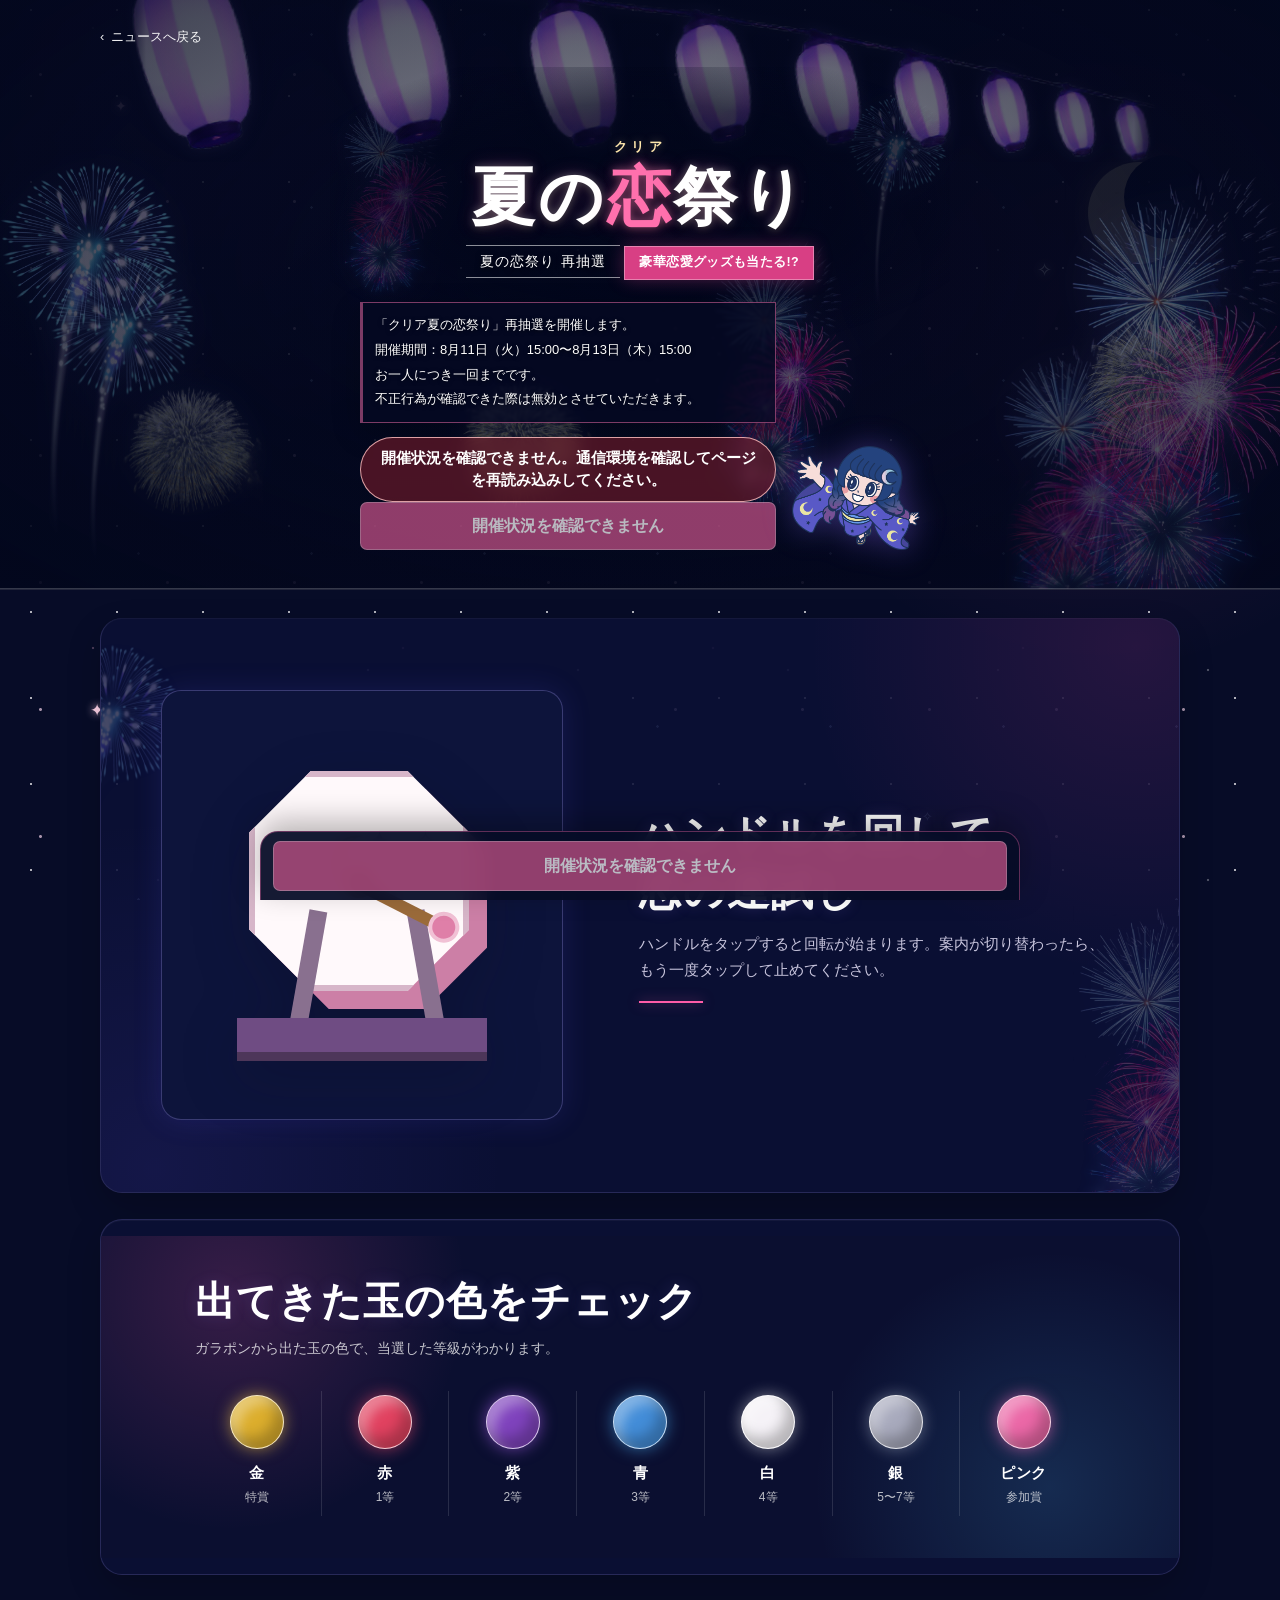
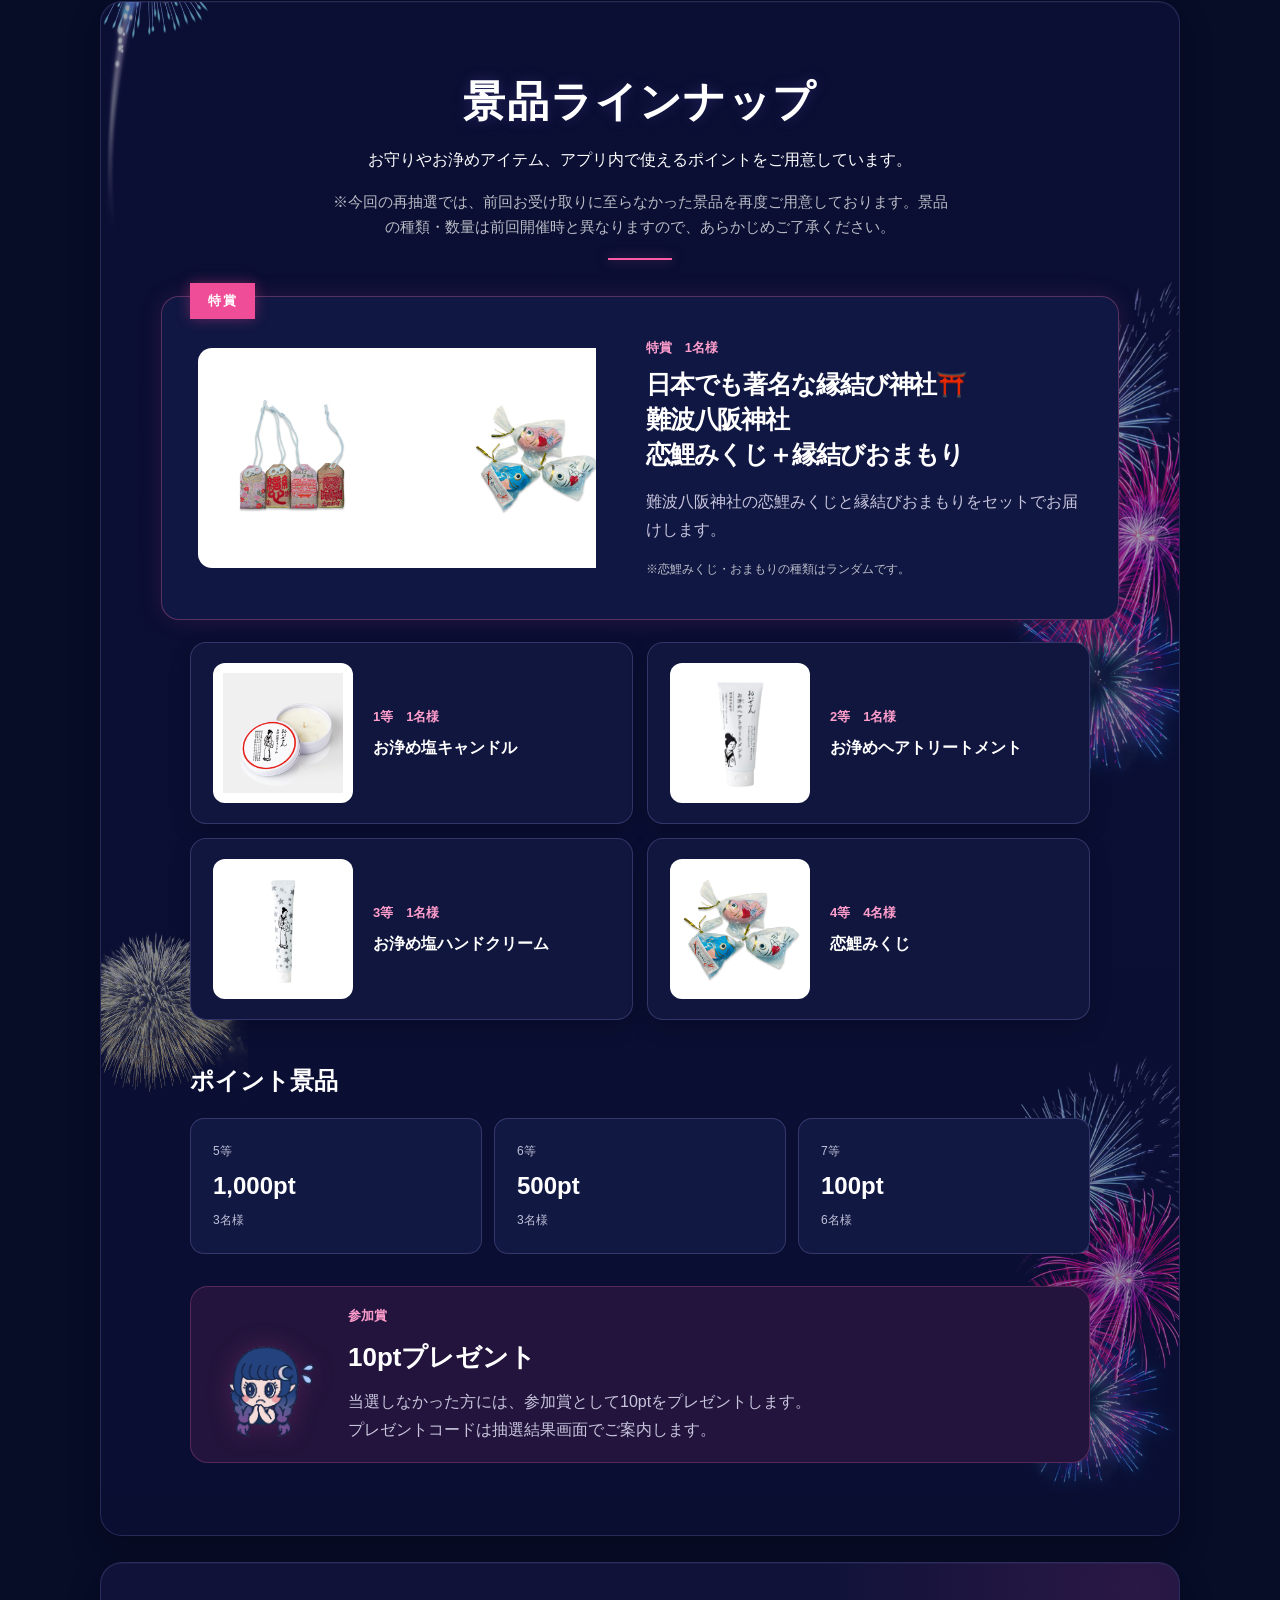
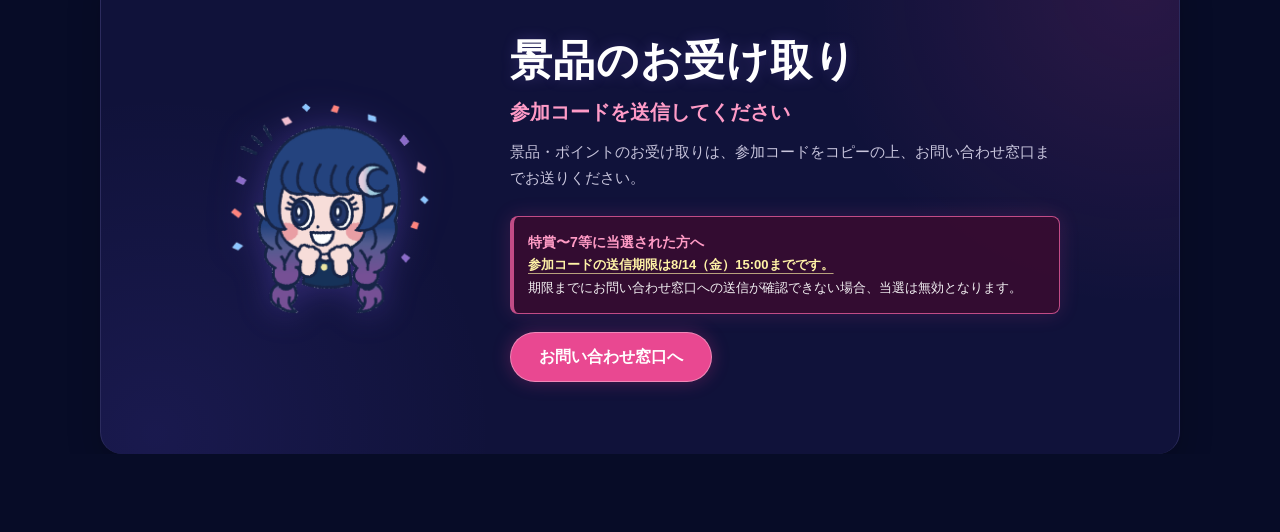
==== commit 5543a033: "Rename index_再抽選版_v25.html to index.html" ====
--- a/index.html
+++ b/index.html
@@ -221,7 +221,7 @@
           <div>
             <p class="prize-rank">参加賞</p>
             <h3>10ptプレゼント</h3>
-            <p>当選しなかった方には、参加賞として10ptをプレゼントします。<br>参加賞コード：<strong>KOIMATURI2</strong><br>受取期限：8月14日（金）24:00まで</p>
+            <p>当選しなかった方には、参加賞として10ptをプレゼントします。<br>プレゼントコードは抽選結果画面でご案内します。</p>
           </div>
         </article>
 
